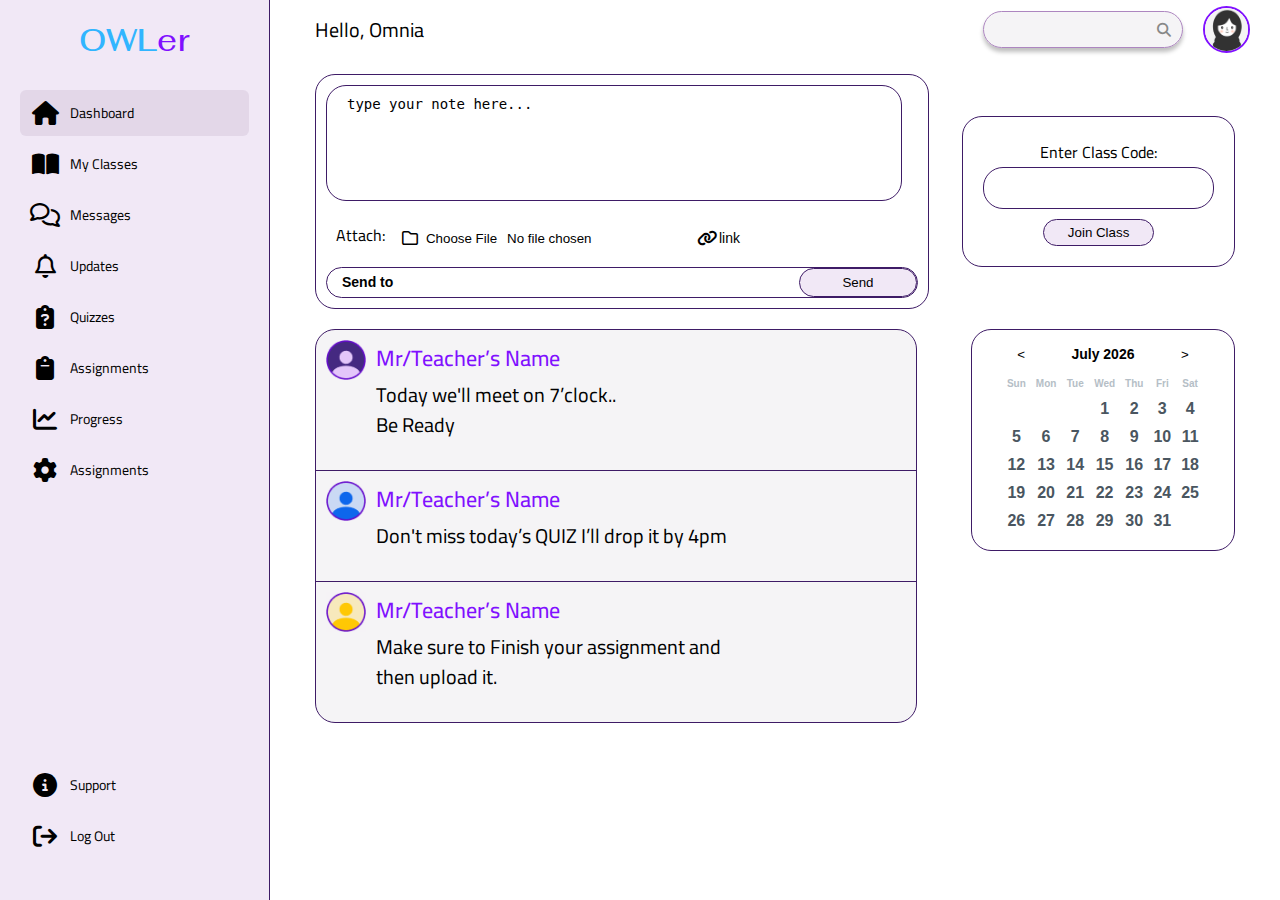
==== Front/Shorouk/index.html @ 68e0cb92 "mesh 3aref walahi" ====
<!DOCTYPE html>
<html lang="en">

<head>
    <meta charset="UTF-8">
    <meta name="viewport" content="width=device-width, initial-scale=1.0">
    <link rel="stylesheet" href="css/framework.css">
    <link rel="stylesheet" href="css/master.css">
    <link rel="stylesheet" href="css/all.min.css">
    <!-- fontawesome -->
    <link rel="stylesheet" href="css/all.min.css">
    <!-- google font -->
    <link rel="preconnect" href="https://fonts.googleapis.com">
    <link rel="preconnect" href="https://fonts.gstatic.com" crossorigin>
    <link
        href="https://fonts.googleapis.com/css2?family=Fahkwang:ital,wght@0,200;0,300;0,400;0,500;0,600;0,700;1,200;1,300;1,400;1,500;1,600;1,700&display=swap"
        rel="stylesheet">
    <!-- cairo font -->
    <link rel="preconnect" href="https://fonts.googleapis.com">
    <link rel="preconnect" href="https://fonts.gstatic.com" crossorigin>
    <link href="https://fonts.googleapis.com/css2?family=Cairo:wght@200..1000&display=swap" rel="stylesheet">
    <title>owler</title>
</head>

<body class=" cairo-font ">
    <div class=" homePage d-flex ">
        <div class="sideBar p-20 p-relative d-flex sp-between flex-col">
            <div class="top">
                <h3 class="fahkwang-regular p-relative txt-c mt-o">OWL<span>er</span></h3>
                <ul>
                    <li>
                        <a href="index.html" class="active d-flex align-center fs-24  c-black rad-6 p-10">
                            <i class="fa-solid fa-house fa-fw"></i>
                            <span class="hide-moblie">Dashboard</span>
                        </a>
                    </li>
                    <li>
                        <a href="index.html" class=" d-flex align-center fs-24  c-black rad-6 p-10">
                            <i class="fa-solid fa-book-open fa-fw"></i>
                            <span class="hide-moblie">My Classes</span>
                        </a>
                    </li>
                    <li> <a href="index.html" class=" d-flex align-center fs-24   c-black rad-6 p-10 ">
                            <i class="fa-regular fa-comments fa-fw"></i>
                            <span class="hide-moblie">Messages</span>
                        </a>
                    </li>
                    <li>
                        <a href="index.html" class=" d-flex align-center fs-24   c-black rad-6 p-10 ">
                            <i class="fa-regular fa-bell fa-fw"></i>
                            <span class="hide-moblie">Updates</span>
                        </a>
                    </li>
                    <li><a href="index.html" class=" d-flex align-center fs-24   c-black rad-6 p-10">
                            <i class="fa-solid fa-clipboard-question fa-fw"></i>
                            <span class="hide-moblie">Quizzes</span>
                        </a>
                    </li>
                    <li><a href="index.html" class=" d-flex align-center fs-24   c-black rad-6 p-10">
                            <i class="fa-solid fa-clipboard  fa-fw"></i>
                            <span class="hide-moblie">Assignments</span>
                        </a>
                    </li>
                    <li><a href="index.html" class=" d-flex align-center fs-24  c-black rad-6 p-10">
                            <i class="fa-solid fa-chart-line fa-fw"></i>
                            <span class="hide-moblie">Progress</span>
                        </a>
                    </li>
                    <li><a href="index.html" class=" d-flex align-center fs-24   c-black rad-6 p-10">
                            <i class="fa-solid fa-gear fa-fw"></i>
                            <span class="hide-moblie">Assignments</span>
                        </a>
                    </li>
                </ul>
            </div>
            <div class="bottom d-flex  flex-col">
                <ul>
                    <li>
                        <a href="index.html" class=" d-flex  align-center fs-24  c-black rad-6 p-10">
                            <i class="fa-solid fa-circle-info fa-fw"></i>
                            <span class="hide-moblie">Support</span>
                        </a>
                    </li>
                    <li>
                        <a href="index.html" class=" d-flex  align-center fs-24  c-black rad-6 p-10">
                            <i class="fa-solid fa-arrow-right-from-bracket fa-fw"></i>
                            <span class="hide-moblie">Log Out</span>
                        </a>
                    </li>
                </ul>
            </div>
        </div>
        <div class="content w-full">
            <!-- start head -->
            <div class=" head bg-white  between-flex">
                <p class="hello">Hello, Omnia </p>
                <div class="nav d-flex align-center">
                    <div class="search p-relative ">
                        <i class="fa-solid fa-magnifying-glass fa-fw search-icon "></i>
                        <input type="search" class="search-input p-10 rad-20">
                    </div>
                    <img src="images/image 1.png" alt="" srcset="">
                </div>
            </div>
            <!-- ennd head   -->
            <!-- start  content page-->
            <div class="container p-15 ">
                <div class="forms bg-white   between-flex column-mob p-relative ">
                    <div class="form1 column-mob rad-20 main-border p-10 ">
                        <textarea placeholder="type your note here..." class=" rad-20 main-border p-10"></textarea>
                        <div class="Attach d-flex p-10 column-mob">
                            <span>Attach:</span>
                            <div class=" d-flex p-10 ">
                                <i class="fa-regular fa-folder fa-fw "></i>
                                <input type="file" placeholder="file">
                            </div>
                            <div class=" d-flex p-10 ">
                                <i class="fa-solid fa-link fa-fw"></i>
                                <input type="url" placeholder="link">
                            </div>
                        </div>
                        <div class=" send d-flex p-relative rad-20 main-border">
                            <input type="text" placeholder="Send to ">
                            <button type="submit" class="rad-20 main-border">Send </button>
                        </div>
                    </div>
                    <div class="code rad-20  main-border  d-flex flex-col p-20 txt-c">
                        <label for="Enter">Enter Class Code:</label>
                        <input type="text" id="Enter" class="rad-20 main-border ">
                        <button type="button" class="main-border rad-20 mt-10 p-10">Join Class</button>
                    </div>
                </div>
                <div class="courses  column-mob p-relative ">
                    <div class="courses-time main-border rad-20  ">
                        <div class="teacher p-10  d-flex ">
                            <img src="images/Avatars (2).png" alt="">
                            <div class="text">
                                <span>Mr/Teacher’s Name</span>
                                <p>Today we'll meet on 7’clock..<br> Be Ready</p>
                            </div>
                        </div>
                        <div class="teacher p-10  d-flex">
                            <img src="images/Avatars (1).png" alt="">
                            <div class="text ">
                                <span>Mr/Teacher’s Name</span>
                                <p>Don't miss today’s QUIZ I’ll drop it by 4pm </p>
                            </div>
                        </div>
                        <div class="teacher p-10  d-flex">
                            <img src="images/Avatars.png" alt="">
                            <div class="text">
                                <span>Mr/Teacher’s Name</span>
                                <p>Make sure to Finish your assignment and <br> then upload it.</p>
                            </div>
                        </div>
                    </div>
                    <div class="datepicker main-border rad-20 " id="datepicker">
                        <div class="datepicker-header">
                            <button id="prevMonthBtn">&lt;</button>
                            <span class="month-year" id="currentMonthYear"></span>
                            <button id="nextMonthBtn">&gt;</button>
                        </div>
                        <table class="calendar" id="calendar">
                            <thead>
                                <tr>
                                    <th>Sun</th>
                                    <th>Mon</th>
                                    <th>Tue</th>
                                    <th>Wed</th>
                                    <th>Thu</th>
                                    <th>Fri</th>
                                    <th>Sat</th>
                                </tr>
                            </thead>
                            <tbody id="calendar-body"></tbody>
                        </table>
                    </div>
                </div>
            </div>
            <!-- end content page-->
        </div>
    </div>



    <script>
        // Get elements
        const currentMonthYearElement = document.getElementById('currentMonthYear');
        const calendarBody = document.getElementById('calendar-body');
        const prevMonthBtn = document.getElementById('prevMonthBtn');
        const nextMonthBtn = document.getElementById('nextMonthBtn');

        // Get today's date
        let today = new Date();
        let currentMonth = today.getMonth();
        let currentYear = today.getFullYear();

        // Add event listeners to prev/next buttons
        prevMonthBtn.addEventListener('click', () => {
            currentMonth--;
            if (currentMonth < 0) {
                currentMonth = 11;
                currentYear--;
            }
            renderCalendar(currentMonth, currentYear);
        });

        nextMonthBtn.addEventListener('click', () => {
            currentMonth++;
            if (currentMonth > 11) {
                currentMonth = 0;
                currentYear++;
            }
            renderCalendar(currentMonth, currentYear);
        });

        // Render calendar
        function renderCalendar(month, year) {
            // Update current month and year
            currentMonthYearElement.textContent = `${getMonthName(month)} ${year}`;

            // Clear previous calendar
            calendarBody.innerHTML = '';

            // Get the first day of the month
            const firstDay = new Date(year, month, 1).getDay();

            // Get the number of days in the month
            const totalDays = new Date(year, month + 1, 0).getDate();

            // Create calendar cells
            let date = 1;
            for (let i = 0; i < 6; i++) {
                const row = document.createElement('tr');
                for (let j = 0; j < 7; j++) {
                    const cell = document.createElement('td');
                    if (i === 0 && j < firstDay) {
                        cell.textContent = '';
                    } else if (date > totalDays) {
                        break;
                    } else {
                        cell.textContent = date;
                        cell.addEventListener('click', function () {
                            // Remove previous selection
                            const selected = document.querySelector('.selected');
                            if (selected) {
                                selected.classList.remove('selected');
                            }
                            // Highlight the clicked date
                            cell.classList.add('selected');
                        });
                        date++;
                    }
                    row.appendChild(cell);
                }
                calendarBody.appendChild(row);
            }
        }

        // Helper function to get month name
        function getMonthName(monthIndex) {
            const months = ['January', 'February', 'March', 'April', 'May', 'June', 'July', 'August', 'September', 'October', 'November', 'December'];
            return months[monthIndex];
        }

        // Render initial calendar
        renderCalendar(currentMonth, currentYear);
    </script>

</body>

</html>
---- Front/Shorouk/css/framework.css ----
/*start fonts*/
.fahkwang-regular {
    font-family: "Fahkwang", sans-serif;
    font-weight: 400;
    font-style: normal;
}
.cairo-font{
    font-family: "Cairo", sans-serif;
    font-optical-sizing: auto;
}
/*end fonts*/
/*start box*/
.d-flex{
    display: flex;
}
.align-center{
    align-items: center;
}
.sp-between{
    justify-content: space-between;
}
.flex-col{
    flex-direction: column;
}
/*end box*/
/* start padding + margin*/
.p-10{
    padding: 10px ;
}
.p-15{
    padding: 15px ;
}    
.p-20{
    padding: 20px;
    }
.m-20{
    margin: 20px;
    }
.mt-10{
    margin-top: 10px;
    }
.mt-o{
    margin-top: 0;
    }
/* end padding + margin*/
/* start colos*/
    .bg-white{
    background: #fff;
}
.c-black{
    color: black;
}
/*end colos*/
/*start position*/
.p-relative{
    position: relative;
}
/*end position*/
/*start text*/
.txt-c{
    text-align: center;
}
.fs-24{
    font-size: 24px;
}

/*end text*/
/*start border*/
.rad-6{
    border-radius: 6px;
}
.rad-20{
    border-radius: 20px;
}
.main-border{
    border: 1px solid var(--thrid-color);
}
/*end border*/
 /* start width*/
.w-full{
    width: 100%;
}
/*end width*/
/*start media*/
@media (max-width:767px) {
    .hide-moblie{
        display: none;
    }
}
@media (max-width:767px) {
    .column-mob{
        flex-direction: column;
    }
}
/*end media*/
/*start components*/
.between-flex{
    display: flex;
    align-items: center;
    justify-content: space-between;
}

/*start components*/
---- Front/Shorouk/css/master.css ----
:root {
    --main-color: #F1E8F6;
    --second-color: #401E5014;
    --thrid-color: #3E1B66; /* Note: Consider correcting the misspelling of "thrid" to "third" */
    --grey-color: #888;
    --color-light:#AD86C0;
  }

*{
    box-sizing: border-box;
}
body{
  margin: 0;
}
*:focus{
    outline: none;
}
a{
    text-decoration: none;
}
ul{
    padding: 0;
    list-style: none;
}
.homePage{
    min-height: 100vh;
}
/* start sideBar */
.sideBar{
    width: 335px;
    background-color: var(--main-color);
    border-right: 1px solid var(--thrid-color);
}
.sideBar .top h3 {
    margin-bottom: 30px;
    color: #31B5FF;
    font-size: 31px;
    font-weight: 500;
}
.sideBar .top h3 span {
    color: #8010FF;
}
.sideBar ul li a{
   transition: 0.3s;
   margin-bottom: 5px;
}
.sideBar ul li a:hover ,
.sideBar ul li a.active {
background-color:var(--second-color);
}
.sideBar ul li a span{
   font-size: 14px;
   margin-left: 10px;
}
@media (max-width:767px) {
    .sideBar{
        width: 68px;
        padding: 10px ;
    }
    .sideBar .top h3 {
        margin-bottom:10px;
        font-size: 13px;
    }
    .sideBar ul li a span{
        display: none;
    }
}
/* end sideBar*/
/* start content */
/* start head */

.content {
    overflow: hidden;
    padding: 0 30px;
}
.head p {
    font-size: 20px;
    line-height: 59px;
    margin: 0;
    padding-left: 15px;
}
.head .nav .search-input {
    padding-right: 2rem;
    border: 1px solid var(--color-light);
    margin: 5px;
    width: 200px;
    transition: width 0.3s;
    background-color: #401E500D;
    box-shadow: 0px 4px 4px 0px #00000040;
}
.head .nav .search-input:focus{
    width: 240px;
    }
.head .nav .search-icon {
    position: absolute;
    right:15px;
    top: 50%;
    font-size: 14px;
    font-weight: 900;
    transform: translateY(-50%);
    color: var(--grey-color);
}
.head .nav img{
    width: 47.14px;
    height: 47.14px;
    border-radius: 50%;
    margin-left: 15px;
    border: 2px solid #8010FF;
}
@media (max-width:767px) {
    .head p {
        font-size: 19px;
        font-weight: 500;
        line-height: 1.5;
    }
    .head .nav .search-input {
        padding-right: 1rem;
        width: 140px;
        
    }
    .head .nav .search-input:focus{
        width: 160px;
    }
    .head .nav img{
        margin-left: 5px;
    }
}
/* end head*/
/*start container*/
.form1 > textarea {
width: 576px;
height: 116px;
resize: none;
}
@media (max-width:767px) {
.form1 > textarea {
width:250px;
}
}
.form1 > textarea::placeholder{
color: #000;
font-size: 14px !important;
padding: 0 10px;
}
.form1 .Attach div {
    padding-left: 14px;
}
.form1 .Attach div input[type="file"]::-webkit-file-upload-button  {
        background-color: transparent;
        border: none;
        cursor: pointer;

}
.form1 .Attach div input[type="url"]{
background-color: transparent;
        border: none;
}
.form1 .Attach div input[type="url"]::placeholder{
color: #000;
font-size: 14px !important;

}
.form1 .send input {
    border: none;
    background-color: transparent;
    width: 80%;
    padding: 7px 15px;
}
.form1 .send input::placeholder{
color: #000;
font-size: 14px !important;
font-weight: 600;
}     
.form1 .send button {
    width: 20%;
    background-color:  var(--main-color);
    }
.forms .code input {
    width: 230.83px;
    height: 41.57px;
}
.forms .code button {
    padding: 5px 24px;
    width: fit-content;
    margin-right: auto;
    margin-left: auto;
    background-color: var(--main-color);
}
/* start time courses*/
.courses {
    display: flex;
    justify-content: space-between;
    align-items: start;
    margin: 20px 0;
 }   
.courses-time {
    width: 602px;
    overflow: hidden;
}
.courses-time .teacher {
    background-color: #401E500D;
    padding-bottom: 30px;
}
.courses-time .teacher:not(:last-of-type){
    border-bottom: 1px solid var(--thrid-color) ;
}
.courses-time .teacher img{
    width: 40px;
    height: 40px;
}
.courses-time .teacher .text {
    padding-left: 10px;
    line-height: 2.5;
}
.courses-time .teacher .text span {
    color: #8010FF;
    font-size: 22px;
    line-height: 14px;
    font-weight: 500;
}
.courses-time .teacher .text p {
    margin: 0;
    font-size: 20px;
    line-height: 30px;
}
/*end time-courses*/
/* start Date Picker  */
    .datepicker {
    font-family: Arial, sans-serif;
    display: inline-block;
    padding: 15px 30px;
    
}
    .datepicker #prevMonthBtn {
    border: none;
    background: unset;
    margin: 0 36px 0 0;
}
.datepicker #nextMonthBtn {
    border: none;
    background: unset;
    margin: 0 0 0 36px;
}
    .datepicker-header {
        text-align: center;
        margin-bottom: 10px;
    }
    .month-year {
    font-size: 14px;
    font-weight: 600;
    line-height: 14px;
    text-align: center;
}
    .calendar {
        width: 100%;
        border-collapse: collapse;
    }
    .calendar th, .calendar td {
    text-align: center;
    padding: 5px;
    font-weight: 600;
    font-size: 16px;
    line-height: 18px;
    color: #4A5660;
}
    .calendar th {
    color: #B5BEC6;
    font-size: 10px;
    line-height: 12px;
}
    .calendar td:hover {
        background-color: var(--main-color);
        cursor: pointer;
    }
    .selected {
        background: #FF6E04;
        border-radius: 50%;
        color:#fff;
    }
    
/* end Date Picker  */
/*end container*/
/* endcontent */
---- Front/Shorouk/css/all.min.css ----
/*
 * Font Awesome Free 6.4.2 by @fontawesome - https://fontawesome.com
 * License - https://fontawesome.com/license/free (Icons: CC BY 4.0, Fonts: SIL OFL 1.1, Code: MIT License)
 * Copyright 2023 Fonticons, Inc.
 */
.fa{font-family:var(--fa-style-family,"Font Awesome 6 Free");font-weight:var(--fa-style,900)}.fa,.fa-brands,.fa-classic,.fa-regular,.fa-sharp,.fa-solid,.fab,.far,.fas{-moz-osx-font-smoothing:grayscale;-webkit-font-smoothing:antialiased;display:var(--fa-display,inline-block);font-style:normal;font-variant:normal;line-height:1;text-rendering:auto}.fa-classic,.fa-regular,.fa-solid,.far,.fas{font-family:"Font Awesome 6 Free"}.fa-brands,.fab{font-family:"Font Awesome 6 Brands"}.fa-1x{font-size:1em}.fa-2x{font-size:2em}.fa-3x{font-size:3em}.fa-4x{font-size:4em}.fa-5x{font-size:5em}.fa-6x{font-size:6em}.fa-7x{font-size:7em}.fa-8x{font-size:8em}.fa-9x{font-size:9em}.fa-10x{font-size:10em}.fa-2xs{font-size:.625em;line-height:.1em;vertical-align:.225em}.fa-xs{font-size:.75em;line-height:.08333em;vertical-align:.125em}.fa-sm{font-size:.875em;line-height:.07143em;vertical-align:.05357em}.fa-lg{font-size:1.25em;line-height:.05em;vertical-align:-.075em}.fa-xl{font-size:1.5em;line-height:.04167em;vertical-align:-.125em}.fa-2xl{font-size:2em;line-height:.03125em;vertical-align:-.1875em}.fa-fw{text-align:center;width:1.25em}.fa-ul{list-style-type:none;margin-left:var(--fa-li-margin,2.5em);padding-left:0}.fa-ul>li{position:relative}.fa-li{left:calc(var(--fa-li-width, 2em)*-1);position:absolute;text-align:center;width:var(--fa-li-width,2em);line-height:inherit}.fa-border{border-radius:var(--fa-border-radius,.1em);border:var(--fa-border-width,.08em) var(--fa-border-style,solid) var(--fa-border-color,#eee);padding:var(--fa-border-padding,.2em .25em .15em)}.fa-pull-left{float:left;margin-right:var(--fa-pull-margin,.3em)}.fa-pull-right{float:right;margin-left:var(--fa-pull-margin,.3em)}.fa-beat{-webkit-animation-name:fa-beat;animation-name:fa-beat;-webkit-animation-delay:var(--fa-animation-delay,0s);animation-delay:var(--fa-animation-delay,0s);-webkit-animation-direction:var(--fa-animation-direction,normal);animation-direction:var(--fa-animation-direction,normal);-webkit-animation-duration:var(--fa-animation-duration,1s);animation-duration:var(--fa-animation-duration,1s);-webkit-animation-iteration-count:var(--fa-animation-iteration-count,infinite);animation-iteration-count:var(--fa-animation-iteration-count,infinite);-webkit-animation-timing-function:var(--fa-animation-timing,ease-in-out);animation-timing-function:var(--fa-animation-timing,ease-in-out)}.fa-bounce{-webkit-animation-name:fa-bounce;animation-name:fa-bounce;-webkit-animation-delay:var(--fa-animation-delay,0s);animation-delay:var(--fa-animation-delay,0s);-webkit-animation-direction:var(--fa-animation-direction,normal);animation-direction:var(--fa-animation-direction,normal);-webkit-animation-duration:var(--fa-animation-duration,1s);animation-duration:var(--fa-animation-duration,1s);-webkit-animation-iteration-count:var(--fa-animation-iteration-count,infinite);animation-iteration-count:var(--fa-animation-iteration-count,infinite);-webkit-animation-timing-function:var(--fa-animation-timing,cubic-bezier(.28,.84,.42,1));animation-timing-function:var(--fa-animation-timing,cubic-bezier(.28,.84,.42,1))}.fa-fade{-webkit-animation-name:fa-fade;animation-name:fa-fade;-webkit-animation-iteration-count:var(--fa-animation-iteration-count,infinite);animation-iteration-count:var(--fa-animation-iteration-count,infinite);-webkit-animation-timing-function:var(--fa-animation-timing,cubic-bezier(.4,0,.6,1));animation-timing-function:var(--fa-animation-timing,cubic-bezier(.4,0,.6,1))}.fa-beat-fade,.fa-fade{-webkit-animation-delay:var(--fa-animation-delay,0s);animation-delay:var(--fa-animation-delay,0s);-webkit-animation-direction:var(--fa-animation-direction,normal);animation-direction:var(--fa-animation-direction,normal);-webkit-animation-duration:var(--fa-animation-duration,1s);animation-duration:var(--fa-animation-duration,1s)}.fa-beat-fade{-webkit-animation-name:fa-beat-fade;animation-name:fa-beat-fade;-webkit-animation-iteration-count:var(--fa-animation-iteration-count,infinite);animation-iteration-count:var(--fa-animation-iteration-count,infinite);-webkit-animation-timing-function:var(--fa-animation-timing,cubic-bezier(.4,0,.6,1));animation-timing-function:var(--fa-animation-timing,cubic-bezier(.4,0,.6,1))}.fa-flip{-webkit-animation-name:fa-flip;animation-name:fa-flip;-webkit-animation-delay:var(--fa-animation-delay,0s);animation-delay:var(--fa-animation-delay,0s);-webkit-animation-direction:var(--fa-animation-direction,normal);animation-direction:var(--fa-animation-direction,normal);-webkit-animation-duration:var(--fa-animation-duration,1s);animation-duration:var(--fa-animation-duration,1s);-webkit-animation-iteration-count:var(--fa-animation-iteration-count,infinite);animation-iteration-count:var(--fa-animation-iteration-count,infinite);-webkit-animation-timing-function:var(--fa-animation-timing,ease-in-out);animation-timing-function:var(--fa-animation-timing,ease-in-out)}.fa-shake{-webkit-animation-name:fa-shake;animation-name:fa-shake;-webkit-animation-duration:var(--fa-animation-duration,1s);animation-duration:var(--fa-animation-duration,1s);-webkit-animation-iteration-count:var(--fa-animation-iteration-count,infinite);animation-iteration-count:var(--fa-animation-iteration-count,infinite);-webkit-animation-timing-function:var(--fa-animation-timing,linear);animation-timing-function:var(--fa-animation-timing,linear)}.fa-shake,.fa-spin{-webkit-animation-delay:var(--fa-animation-delay,0s);animation-delay:var(--fa-animation-delay,0s);-webkit-animation-direction:var(--fa-animation-direction,normal);animation-direction:var(--fa-animation-direction,normal)}.fa-spin{-webkit-animation-name:fa-spin;animation-name:fa-spin;-webkit-animation-duration:var(--fa-animation-duration,2s);animation-duration:var(--fa-animation-duration,2s);-webkit-animation-iteration-count:var(--fa-animation-iteration-count,infinite);animation-iteration-count:var(--fa-animation-iteration-count,infinite);-webkit-animation-timing-function:var(--fa-animation-timing,linear);animation-timing-function:var(--fa-animation-timing,linear)}.fa-spin-reverse{--fa-animation-direction:reverse}.fa-pulse,.fa-spin-pulse{-webkit-animation-name:fa-spin;animation-name:fa-spin;-webkit-animation-direction:var(--fa-animation-direction,normal);animation-direction:var(--fa-animation-direction,normal);-webkit-animation-duration:var(--fa-animation-duration,1s);animation-duration:var(--fa-animation-duration,1s);-webkit-animation-iteration-count:var(--fa-animation-iteration-count,infinite);animation-iteration-count:var(--fa-animation-iteration-count,infinite);-webkit-animation-timing-function:var(--fa-animation-timing,steps(8));animation-timing-function:var(--fa-animation-timing,steps(8))}@media (prefers-reduced-motion:reduce){.fa-beat,.fa-beat-fade,.fa-bounce,.fa-fade,.fa-flip,.fa-pulse,.fa-shake,.fa-spin,.fa-spin-pulse{-webkit-animation-delay:-1ms;animation-delay:-1ms;-webkit-animation-duration:1ms;animation-duration:1ms;-webkit-animation-iteration-count:1;animation-iteration-count:1;-webkit-transition-delay:0s;transition-delay:0s;-webkit-transition-duration:0s;transition-duration:0s}}@-webkit-keyframes fa-beat{0%,90%{-webkit-transform:scale(1);transform:scale(1)}45%{-webkit-transform:scale(var(--fa-beat-scale,1.25));transform:scale(var(--fa-beat-scale,1.25))}}@keyframes fa-beat{0%,90%{-webkit-transform:scale(1);transform:scale(1)}45%{-webkit-transform:scale(var(--fa-beat-scale,1.25));transform:scale(var(--fa-beat-scale,1.25))}}@-webkit-keyframes fa-bounce{0%{-webkit-transform:scale(1) translateY(0);transform:scale(1) translateY(0)}10%{-webkit-transform:scale(var(--fa-bounce-start-scale-x,1.1),var(--fa-bounce-start-scale-y,.9)) translateY(0);transform:scale(var(--fa-bounce-start-scale-x,1.1),var(--fa-bounce-start-scale-y,.9)) translateY(0)}30%{-webkit-transform:scale(var(--fa-bounce-jump-scale-x,.9),var(--fa-bounce-jump-scale-y,1.1)) translateY(var(--fa-bounce-height,-.5em));transform:scale(var(--fa-bounce-jump-scale-x,.9),var(--fa-bounce-jump-scale-y,1.1)) translateY(var(--fa-bounce-height,-.5em))}50%{-webkit-transform:scale(var(--fa-bounce-land-scale-x,1.05),var(--fa-bounce-land-scale-y,.95)) translateY(0);transform:scale(var(--fa-bounce-land-scale-x,1.05),var(--fa-bounce-land-scale-y,.95)) translateY(0)}57%{-webkit-transform:scale(1) translateY(var(--fa-bounce-rebound,-.125em));transform:scale(1) translateY(var(--fa-bounce-rebound,-.125em))}64%{-webkit-transform:scale(1) translateY(0);transform:scale(1) translateY(0)}to{-webkit-transform:scale(1) translateY(0);transform:scale(1) translateY(0)}}@keyframes fa-bounce{0%{-webkit-transform:scale(1) translateY(0);transform:scale(1) translateY(0)}10%{-webkit-transform:scale(var(--fa-bounce-start-scale-x,1.1),var(--fa-bounce-start-scale-y,.9)) translateY(0);transform:scale(var(--fa-bounce-start-scale-x,1.1),var(--fa-bounce-start-scale-y,.9)) translateY(0)}30%{-webkit-transform:scale(var(--fa-bounce-jump-scale-x,.9),var(--fa-bounce-jump-scale-y,1.1)) translateY(var(--fa-bounce-height,-.5em));transform:scale(var(--fa-bounce-jump-scale-x,.9),var(--fa-bounce-jump-scale-y,1.1)) translateY(var(--fa-bounce-height,-.5em))}50%{-webkit-transform:scale(var(--fa-bounce-land-scale-x,1.05),var(--fa-bounce-land-scale-y,.95)) translateY(0);transform:scale(var(--fa-bounce-land-scale-x,1.05),var(--fa-bounce-land-scale-y,.95)) translateY(0)}57%{-webkit-transform:scale(1) translateY(var(--fa-bounce-rebound,-.125em));transform:scale(1) translateY(var(--fa-bounce-rebound,-.125em))}64%{-webkit-transform:scale(1) translateY(0);transform:scale(1) translateY(0)}to{-webkit-transform:scale(1) translateY(0);transform:scale(1) translateY(0)}}@-webkit-keyframes fa-fade{50%{opacity:var(--fa-fade-opacity,.4)}}@keyframes fa-fade{50%{opacity:var(--fa-fade-opacity,.4)}}@-webkit-keyframes fa-beat-fade{0%,to{opacity:var(--fa-beat-fade-opacity,.4);-webkit-transform:scale(1);transform:scale(1)}50%{opacity:1;-webkit-transform:scale(var(--fa-beat-fade-scale,1.125));transform:scale(var(--fa-beat-fade-scale,1.125))}}@keyframes fa-beat-fade{0%,to{opacity:var(--fa-beat-fade-opacity,.4);-webkit-transform:scale(1);transform:scale(1)}50%{opacity:1;-webkit-transform:scale(var(--fa-beat-fade-scale,1.125));transform:scale(var(--fa-beat-fade-scale,1.125))}}@-webkit-keyframes fa-flip{50%{-webkit-transform:rotate3d(var(--fa-flip-x,0),var(--fa-flip-y,1),var(--fa-flip-z,0),var(--fa-flip-angle,-180deg));transform:rotate3d(var(--fa-flip-x,0),var(--fa-flip-y,1),var(--fa-flip-z,0),var(--fa-flip-angle,-180deg))}}@keyframes fa-flip{50%{-webkit-transform:rotate3d(var(--fa-flip-x,0),var(--fa-flip-y,1),var(--fa-flip-z,0),var(--fa-flip-angle,-180deg));transform:rotate3d(var(--fa-flip-x,0),var(--fa-flip-y,1),var(--fa-flip-z,0),var(--fa-flip-angle,-180deg))}}@-webkit-keyframes fa-shake{0%{-webkit-transform:rotate(-15deg);transform:rotate(-15deg)}4%{-webkit-transform:rotate(15deg);transform:rotate(15deg)}8%,24%{-webkit-transform:rotate(-18deg);transform:rotate(-18deg)}12%,28%{-webkit-transform:rotate(18deg);transform:rotate(18deg)}16%{-webkit-transform:rotate(-22deg);transform:rotate(-22deg)}20%{-webkit-transform:rotate(22deg);transform:rotate(22deg)}32%{-webkit-transform:rotate(-12deg);transform:rotate(-12deg)}36%{-webkit-transform:rotate(12deg);transform:rotate(12deg)}40%,to{-webkit-transform:rotate(0deg);transform:rotate(0deg)}}@keyframes fa-shake{0%{-webkit-transform:rotate(-15deg);transform:rotate(-15deg)}4%{-webkit-transform:rotate(15deg);transform:rotate(15deg)}8%,24%{-webkit-transform:rotate(-18deg);transform:rotate(-18deg)}12%,28%{-webkit-transform:rotate(18deg);transform:rotate(18deg)}16%{-webkit-transform:rotate(-22deg);transform:rotate(-22deg)}20%{-webkit-transform:rotate(22deg);transform:rotate(22deg)}32%{-webkit-transform:rotate(-12deg);transform:rotate(-12deg)}36%{-webkit-transform:rotate(12deg);transform:rotate(12deg)}40%,to{-webkit-transform:rotate(0deg);transform:rotate(0deg)}}@-webkit-keyframes fa-spin{0%{-webkit-transform:rotate(0deg);transform:rotate(0deg)}to{-webkit-transform:rotate(1turn);transform:rotate(1turn)}}@keyframes fa-spin{0%{-webkit-transform:rotate(0deg);transform:rotate(0deg)}to{-webkit-transform:rotate(1turn);transform:rotate(1turn)}}.fa-rotate-90{-webkit-transform:rotate(90deg);transform:rotate(90deg)}.fa-rotate-180{-webkit-transform:rotate(180deg);transform:rotate(180deg)}.fa-rotate-270{-webkit-transform:rotate(270deg);transform:rotate(270deg)}.fa-flip-horizontal{-webkit-transform:scaleX(-1);transform:scaleX(-1)}.fa-flip-vertical{-webkit-transform:scaleY(-1);transform:scaleY(-1)}.fa-flip-both,.fa-flip-horizontal.fa-flip-vertical{-webkit-transform:scale(-1);transform:scale(-1)}.fa-rotate-by{-webkit-transform:rotate(var(--fa-rotate-angle,none));transform:rotate(var(--fa-rotate-angle,none))}.fa-stack{display:inline-block;height:2em;line-height:2em;position:relative;vertical-align:middle;width:2.5em}.fa-stack-1x,.fa-stack-2x{left:0;position:absolute;text-align:center;width:100%;z-index:var(--fa-stack-z-index,auto)}.fa-stack-1x{line-height:inherit}.fa-stack-2x{font-size:2em}.fa-inverse{color:var(--fa-inverse,#fff)}

.fa-0:before{content:"\30"}.fa-1:before{content:"\31"}.fa-2:before{content:"\32"}.fa-3:before{content:"\33"}.fa-4:before{content:"\34"}.fa-5:before{content:"\35"}.fa-6:before{content:"\36"}.fa-7:before{content:"\37"}.fa-8:before{content:"\38"}.fa-9:before{content:"\39"}.fa-fill-drip:before{content:"\f576"}.fa-arrows-to-circle:before{content:"\e4bd"}.fa-chevron-circle-right:before,.fa-circle-chevron-right:before{content:"\f138"}.fa-at:before{content:"\40"}.fa-trash-alt:before,.fa-trash-can:before{content:"\f2ed"}.fa-text-height:before{content:"\f034"}.fa-user-times:before,.fa-user-xmark:before{content:"\f235"}.fa-stethoscope:before{content:"\f0f1"}.fa-comment-alt:before,.fa-message:before{content:"\f27a"}.fa-info:before{content:"\f129"}.fa-compress-alt:before,.fa-down-left-and-up-right-to-center:before{content:"\f422"}.fa-explosion:before{content:"\e4e9"}.fa-file-alt:before,.fa-file-lines:before,.fa-file-text:before{content:"\f15c"}.fa-wave-square:before{content:"\f83e"}.fa-ring:before{content:"\f70b"}.fa-building-un:before{content:"\e4d9"}.fa-dice-three:before{content:"\f527"}.fa-calendar-alt:before,.fa-calendar-days:before{content:"\f073"}.fa-anchor-circle-check:before{content:"\e4aa"}.fa-building-circle-arrow-right:before{content:"\e4d1"}.fa-volleyball-ball:before,.fa-volleyball:before{content:"\f45f"}.fa-arrows-up-to-line:before{content:"\e4c2"}.fa-sort-desc:before,.fa-sort-down:before{content:"\f0dd"}.fa-circle-minus:before,.fa-minus-circle:before{content:"\f056"}.fa-door-open:before{content:"\f52b"}.fa-right-from-bracket:before,.fa-sign-out-alt:before{content:"\f2f5"}.fa-atom:before{content:"\f5d2"}.fa-soap:before{content:"\e06e"}.fa-heart-music-camera-bolt:before,.fa-icons:before{content:"\f86d"}.fa-microphone-alt-slash:before,.fa-microphone-lines-slash:before{content:"\f539"}.fa-bridge-circle-check:before{content:"\e4c9"}.fa-pump-medical:before{content:"\e06a"}.fa-fingerprint:before{content:"\f577"}.fa-hand-point-right:before{content:"\f0a4"}.fa-magnifying-glass-location:before,.fa-search-location:before{content:"\f689"}.fa-forward-step:before,.fa-step-forward:before{content:"\f051"}.fa-face-smile-beam:before,.fa-smile-beam:before{content:"\f5b8"}.fa-flag-checkered:before{content:"\f11e"}.fa-football-ball:before,.fa-football:before{content:"\f44e"}.fa-school-circle-exclamation:before{content:"\e56c"}.fa-crop:before{content:"\f125"}.fa-angle-double-down:before,.fa-angles-down:before{content:"\f103"}.fa-users-rectangle:before{content:"\e594"}.fa-people-roof:before{content:"\e537"}.fa-people-line:before{content:"\e534"}.fa-beer-mug-empty:before,.fa-beer:before{content:"\f0fc"}.fa-diagram-predecessor:before{content:"\e477"}.fa-arrow-up-long:before,.fa-long-arrow-up:before{content:"\f176"}.fa-burn:before,.fa-fire-flame-simple:before{content:"\f46a"}.fa-male:before,.fa-person:before{content:"\f183"}.fa-laptop:before{content:"\f109"}.fa-file-csv:before{content:"\f6dd"}.fa-menorah:before{content:"\f676"}.fa-truck-plane:before{content:"\e58f"}.fa-record-vinyl:before{content:"\f8d9"}.fa-face-grin-stars:before,.fa-grin-stars:before{content:"\f587"}.fa-bong:before{content:"\f55c"}.fa-pastafarianism:before,.fa-spaghetti-monster-flying:before{content:"\f67b"}.fa-arrow-down-up-across-line:before{content:"\e4af"}.fa-spoon:before,.fa-utensil-spoon:before{content:"\f2e5"}.fa-jar-wheat:before{content:"\e517"}.fa-envelopes-bulk:before,.fa-mail-bulk:before{content:"\f674"}.fa-file-circle-exclamation:before{content:"\e4eb"}.fa-circle-h:before,.fa-hospital-symbol:before{content:"\f47e"}.fa-pager:before{content:"\f815"}.fa-address-book:before,.fa-contact-book:before{content:"\f2b9"}.fa-strikethrough:before{content:"\f0cc"}.fa-k:before{content:"\4b"}.fa-landmark-flag:before{content:"\e51c"}.fa-pencil-alt:before,.fa-pencil:before{content:"\f303"}.fa-backward:before{content:"\f04a"}.fa-caret-right:before{content:"\f0da"}.fa-comments:before{content:"\f086"}.fa-file-clipboard:before,.fa-paste:before{content:"\f0ea"}.fa-code-pull-request:before{content:"\e13c"}.fa-clipboard-list:before{content:"\f46d"}.fa-truck-loading:before,.fa-truck-ramp-box:before{content:"\f4de"}.fa-user-check:before{content:"\f4fc"}.fa-vial-virus:before{content:"\e597"}.fa-sheet-plastic:before{content:"\e571"}.fa-blog:before{content:"\f781"}.fa-user-ninja:before{content:"\f504"}.fa-person-arrow-up-from-line:before{content:"\e539"}.fa-scroll-torah:before,.fa-torah:before{content:"\f6a0"}.fa-broom-ball:before,.fa-quidditch-broom-ball:before,.fa-quidditch:before{content:"\f458"}.fa-toggle-off:before{content:"\f204"}.fa-archive:before,.fa-box-archive:before{content:"\f187"}.fa-person-drowning:before{content:"\e545"}.fa-arrow-down-9-1:before,.fa-sort-numeric-desc:before,.fa-sort-numeric-down-alt:before{content:"\f886"}.fa-face-grin-tongue-squint:before,.fa-grin-tongue-squint:before{content:"\f58a"}.fa-spray-can:before{content:"\f5bd"}.fa-truck-monster:before{content:"\f63b"}.fa-w:before{content:"\57"}.fa-earth-africa:before,.fa-globe-africa:before{content:"\f57c"}.fa-rainbow:before{content:"\f75b"}.fa-circle-notch:before{content:"\f1ce"}.fa-tablet-alt:before,.fa-tablet-screen-button:before{content:"\f3fa"}.fa-paw:before{content:"\f1b0"}.fa-cloud:before{content:"\f0c2"}.fa-trowel-bricks:before{content:"\e58a"}.fa-face-flushed:before,.fa-flushed:before{content:"\f579"}.fa-hospital-user:before{content:"\f80d"}.fa-tent-arrow-left-right:before{content:"\e57f"}.fa-gavel:before,.fa-legal:before{content:"\f0e3"}.fa-binoculars:before{content:"\f1e5"}.fa-microphone-slash:before{content:"\f131"}.fa-box-tissue:before{content:"\e05b"}.fa-motorcycle:before{content:"\f21c"}.fa-bell-concierge:before,.fa-concierge-bell:before{content:"\f562"}.fa-pen-ruler:before,.fa-pencil-ruler:before{content:"\f5ae"}.fa-people-arrows-left-right:before,.fa-people-arrows:before{content:"\e068"}.fa-mars-and-venus-burst:before{content:"\e523"}.fa-caret-square-right:before,.fa-square-caret-right:before{content:"\f152"}.fa-cut:before,.fa-scissors:before{content:"\f0c4"}.fa-sun-plant-wilt:before{content:"\e57a"}.fa-toilets-portable:before{content:"\e584"}.fa-hockey-puck:before{content:"\f453"}.fa-table:before{content:"\f0ce"}.fa-magnifying-glass-arrow-right:before{content:"\e521"}.fa-digital-tachograph:before,.fa-tachograph-digital:before{content:"\f566"}.fa-users-slash:before{content:"\e073"}.fa-clover:before{content:"\e139"}.fa-mail-reply:before,.fa-reply:before{content:"\f3e5"}.fa-star-and-crescent:before{content:"\f699"}.fa-house-fire:before{content:"\e50c"}.fa-minus-square:before,.fa-square-minus:before{content:"\f146"}.fa-helicopter:before{content:"\f533"}.fa-compass:before{content:"\f14e"}.fa-caret-square-down:before,.fa-square-caret-down:before{content:"\f150"}.fa-file-circle-question:before{content:"\e4ef"}.fa-laptop-code:before{content:"\f5fc"}.fa-swatchbook:before{content:"\f5c3"}.fa-prescription-bottle:before{content:"\f485"}.fa-bars:before,.fa-navicon:before{content:"\f0c9"}.fa-people-group:before{content:"\e533"}.fa-hourglass-3:before,.fa-hourglass-end:before{content:"\f253"}.fa-heart-broken:before,.fa-heart-crack:before{content:"\f7a9"}.fa-external-link-square-alt:before,.fa-square-up-right:before{content:"\f360"}.fa-face-kiss-beam:before,.fa-kiss-beam:before{content:"\f597"}.fa-film:before{content:"\f008"}.fa-ruler-horizontal:before{content:"\f547"}.fa-people-robbery:before{content:"\e536"}.fa-lightbulb:before{content:"\f0eb"}.fa-caret-left:before{content:"\f0d9"}.fa-circle-exclamation:before,.fa-exclamation-circle:before{content:"\f06a"}.fa-school-circle-xmark:before{content:"\e56d"}.fa-arrow-right-from-bracket:before,.fa-sign-out:before{content:"\f08b"}.fa-chevron-circle-down:before,.fa-circle-chevron-down:before{content:"\f13a"}.fa-unlock-alt:before,.fa-unlock-keyhole:before{content:"\f13e"}.fa-cloud-showers-heavy:before{content:"\f740"}.fa-headphones-alt:before,.fa-headphones-simple:before{content:"\f58f"}.fa-sitemap:before{content:"\f0e8"}.fa-circle-dollar-to-slot:before,.fa-donate:before{content:"\f4b9"}.fa-memory:before{content:"\f538"}.fa-road-spikes:before{content:"\e568"}.fa-fire-burner:before{content:"\e4f1"}.fa-flag:before{content:"\f024"}.fa-hanukiah:before{content:"\f6e6"}.fa-feather:before{content:"\f52d"}.fa-volume-down:before,.fa-volume-low:before{content:"\f027"}.fa-comment-slash:before{content:"\f4b3"}.fa-cloud-sun-rain:before{content:"\f743"}.fa-compress:before{content:"\f066"}.fa-wheat-alt:before,.fa-wheat-awn:before{content:"\e2cd"}.fa-ankh:before{content:"\f644"}.fa-hands-holding-child:before{content:"\e4fa"}.fa-asterisk:before{content:"\2a"}.fa-check-square:before,.fa-square-check:before{content:"\f14a"}.fa-peseta-sign:before{content:"\e221"}.fa-header:before,.fa-heading:before{content:"\f1dc"}.fa-ghost:before{content:"\f6e2"}.fa-list-squares:before,.fa-list:before{content:"\f03a"}.fa-phone-square-alt:before,.fa-square-phone-flip:before{content:"\f87b"}.fa-cart-plus:before{content:"\f217"}.fa-gamepad:before{content:"\f11b"}.fa-circle-dot:before,.fa-dot-circle:before{content:"\f192"}.fa-dizzy:before,.fa-face-dizzy:before{content:"\f567"}.fa-egg:before{content:"\f7fb"}.fa-house-medical-circle-xmark:before{content:"\e513"}.fa-campground:before{content:"\f6bb"}.fa-folder-plus:before{content:"\f65e"}.fa-futbol-ball:before,.fa-futbol:before,.fa-soccer-ball:before{content:"\f1e3"}.fa-paint-brush:before,.fa-paintbrush:before{content:"\f1fc"}.fa-lock:before{content:"\f023"}.fa-gas-pump:before{content:"\f52f"}.fa-hot-tub-person:before,.fa-hot-tub:before{content:"\f593"}.fa-map-location:before,.fa-map-marked:before{content:"\f59f"}.fa-house-flood-water:before{content:"\e50e"}.fa-tree:before{content:"\f1bb"}.fa-bridge-lock:before{content:"\e4cc"}.fa-sack-dollar:before{content:"\f81d"}.fa-edit:before,.fa-pen-to-square:before{content:"\f044"}.fa-car-side:before{content:"\f5e4"}.fa-share-alt:before,.fa-share-nodes:before{content:"\f1e0"}.fa-heart-circle-minus:before{content:"\e4ff"}.fa-hourglass-2:before,.fa-hourglass-half:before{content:"\f252"}.fa-microscope:before{content:"\f610"}.fa-sink:before{content:"\e06d"}.fa-bag-shopping:before,.fa-shopping-bag:before{content:"\f290"}.fa-arrow-down-z-a:before,.fa-sort-alpha-desc:before,.fa-sort-alpha-down-alt:before{content:"\f881"}.fa-mitten:before{content:"\f7b5"}.fa-person-rays:before{content:"\e54d"}.fa-users:before{content:"\f0c0"}.fa-eye-slash:before{content:"\f070"}.fa-flask-vial:before{content:"\e4f3"}.fa-hand-paper:before,.fa-hand:before{content:"\f256"}.fa-om:before{content:"\f679"}.fa-worm:before{content:"\e599"}.fa-house-circle-xmark:before{content:"\e50b"}.fa-plug:before{content:"\f1e6"}.fa-chevron-up:before{content:"\f077"}.fa-hand-spock:before{content:"\f259"}.fa-stopwatch:before{content:"\f2f2"}.fa-face-kiss:before,.fa-kiss:before{content:"\f596"}.fa-bridge-circle-xmark:before{content:"\e4cb"}.fa-face-grin-tongue:before,.fa-grin-tongue:before{content:"\f589"}.fa-chess-bishop:before{content:"\f43a"}.fa-face-grin-wink:before,.fa-grin-wink:before{content:"\f58c"}.fa-deaf:before,.fa-deafness:before,.fa-ear-deaf:before,.fa-hard-of-hearing:before{content:"\f2a4"}.fa-road-circle-check:before{content:"\e564"}.fa-dice-five:before{content:"\f523"}.fa-rss-square:before,.fa-square-rss:before{content:"\f143"}.fa-land-mine-on:before{content:"\e51b"}.fa-i-cursor:before{content:"\f246"}.fa-stamp:before{content:"\f5bf"}.fa-stairs:before{content:"\e289"}.fa-i:before{content:"\49"}.fa-hryvnia-sign:before,.fa-hryvnia:before{content:"\f6f2"}.fa-pills:before{content:"\f484"}.fa-face-grin-wide:before,.fa-grin-alt:before{content:"\f581"}.fa-tooth:before{content:"\f5c9"}.fa-v:before{content:"\56"}.fa-bangladeshi-taka-sign:before{content:"\e2e6"}.fa-bicycle:before{content:"\f206"}.fa-rod-asclepius:before,.fa-rod-snake:before,.fa-staff-aesculapius:before,.fa-staff-snake:before{content:"\e579"}.fa-head-side-cough-slash:before{content:"\e062"}.fa-ambulance:before,.fa-truck-medical:before{content:"\f0f9"}.fa-wheat-awn-circle-exclamation:before{content:"\e598"}.fa-snowman:before{content:"\f7d0"}.fa-mortar-pestle:before{content:"\f5a7"}.fa-road-barrier:before{content:"\e562"}.fa-school:before{content:"\f549"}.fa-igloo:before{content:"\f7ae"}.fa-joint:before{content:"\f595"}.fa-angle-right:before{content:"\f105"}.fa-horse:before{content:"\f6f0"}.fa-q:before{content:"\51"}.fa-g:before{content:"\47"}.fa-notes-medical:before{content:"\f481"}.fa-temperature-2:before,.fa-temperature-half:before,.fa-thermometer-2:before,.fa-thermometer-half:before{content:"\f2c9"}.fa-dong-sign:before{content:"\e169"}.fa-capsules:before{content:"\f46b"}.fa-poo-bolt:before,.fa-poo-storm:before{content:"\f75a"}.fa-face-frown-open:before,.fa-frown-open:before{content:"\f57a"}.fa-hand-point-up:before{content:"\f0a6"}.fa-money-bill:before{content:"\f0d6"}.fa-bookmark:before{content:"\f02e"}.fa-align-justify:before{content:"\f039"}.fa-umbrella-beach:before{content:"\f5ca"}.fa-helmet-un:before{content:"\e503"}.fa-bullseye:before{content:"\f140"}.fa-bacon:before{content:"\f7e5"}.fa-hand-point-down:before{content:"\f0a7"}.fa-arrow-up-from-bracket:before{content:"\e09a"}.fa-folder-blank:before,.fa-folder:before{content:"\f07b"}.fa-file-medical-alt:before,.fa-file-waveform:before{content:"\f478"}.fa-radiation:before{content:"\f7b9"}.fa-chart-simple:before{content:"\e473"}.fa-mars-stroke:before{content:"\f229"}.fa-vial:before{content:"\f492"}.fa-dashboard:before,.fa-gauge-med:before,.fa-gauge:before,.fa-tachometer-alt-average:before{content:"\f624"}.fa-magic-wand-sparkles:before,.fa-wand-magic-sparkles:before{content:"\e2ca"}.fa-e:before{content:"\45"}.fa-pen-alt:before,.fa-pen-clip:before{content:"\f305"}.fa-bridge-circle-exclamation:before{content:"\e4ca"}.fa-user:before{content:"\f007"}.fa-school-circle-check:before{content:"\e56b"}.fa-dumpster:before{content:"\f793"}.fa-shuttle-van:before,.fa-van-shuttle:before{content:"\f5b6"}.fa-building-user:before{content:"\e4da"}.fa-caret-square-left:before,.fa-square-caret-left:before{content:"\f191"}.fa-highlighter:before{content:"\f591"}.fa-key:before{content:"\f084"}.fa-bullhorn:before{content:"\f0a1"}.fa-globe:before{content:"\f0ac"}.fa-synagogue:before{content:"\f69b"}.fa-person-half-dress:before{content:"\e548"}.fa-road-bridge:before{content:"\e563"}.fa-location-arrow:before{content:"\f124"}.fa-c:before{content:"\43"}.fa-tablet-button:before{content:"\f10a"}.fa-building-lock:before{content:"\e4d6"}.fa-pizza-slice:before{content:"\f818"}.fa-money-bill-wave:before{content:"\f53a"}.fa-area-chart:before,.fa-chart-area:before{content:"\f1fe"}.fa-house-flag:before{content:"\e50d"}.fa-person-circle-minus:before{content:"\e540"}.fa-ban:before,.fa-cancel:before{content:"\f05e"}.fa-camera-rotate:before{content:"\e0d8"}.fa-air-freshener:before,.fa-spray-can-sparkles:before{content:"\f5d0"}.fa-star:before{content:"\f005"}.fa-repeat:before{content:"\f363"}.fa-cross:before{content:"\f654"}.fa-box:before{content:"\f466"}.fa-venus-mars:before{content:"\f228"}.fa-arrow-pointer:before,.fa-mouse-pointer:before{content:"\f245"}.fa-expand-arrows-alt:before,.fa-maximize:before{content:"\f31e"}.fa-charging-station:before{content:"\f5e7"}.fa-shapes:before,.fa-triangle-circle-square:before{content:"\f61f"}.fa-random:before,.fa-shuffle:before{content:"\f074"}.fa-person-running:before,.fa-running:before{content:"\f70c"}.fa-mobile-retro:before{content:"\e527"}.fa-grip-lines-vertical:before{content:"\f7a5"}.fa-spider:before{content:"\f717"}.fa-hands-bound:before{content:"\e4f9"}.fa-file-invoice-dollar:before{content:"\f571"}.fa-plane-circle-exclamation:before{content:"\e556"}.fa-x-ray:before{content:"\f497"}.fa-spell-check:before{content:"\f891"}.fa-slash:before{content:"\f715"}.fa-computer-mouse:before,.fa-mouse:before{content:"\f8cc"}.fa-arrow-right-to-bracket:before,.fa-sign-in:before{content:"\f090"}.fa-shop-slash:before,.fa-store-alt-slash:before{content:"\e070"}.fa-server:before{content:"\f233"}.fa-virus-covid-slash:before{content:"\e4a9"}.fa-shop-lock:before{content:"\e4a5"}.fa-hourglass-1:before,.fa-hourglass-start:before{content:"\f251"}.fa-blender-phone:before{content:"\f6b6"}.fa-building-wheat:before{content:"\e4db"}.fa-person-breastfeeding:before{content:"\e53a"}.fa-right-to-bracket:before,.fa-sign-in-alt:before{content:"\f2f6"}.fa-venus:before{content:"\f221"}.fa-passport:before{content:"\f5ab"}.fa-heart-pulse:before,.fa-heartbeat:before{content:"\f21e"}.fa-people-carry-box:before,.fa-people-carry:before{content:"\f4ce"}.fa-temperature-high:before{content:"\f769"}.fa-microchip:before{content:"\f2db"}.fa-crown:before{content:"\f521"}.fa-weight-hanging:before{content:"\f5cd"}.fa-xmarks-lines:before{content:"\e59a"}.fa-file-prescription:before{content:"\f572"}.fa-weight-scale:before,.fa-weight:before{content:"\f496"}.fa-user-friends:before,.fa-user-group:before{content:"\f500"}.fa-arrow-up-a-z:before,.fa-sort-alpha-up:before{content:"\f15e"}.fa-chess-knight:before{content:"\f441"}.fa-face-laugh-squint:before,.fa-laugh-squint:before{content:"\f59b"}.fa-wheelchair:before{content:"\f193"}.fa-arrow-circle-up:before,.fa-circle-arrow-up:before{content:"\f0aa"}.fa-toggle-on:before{content:"\f205"}.fa-person-walking:before,.fa-walking:before{content:"\f554"}.fa-l:before{content:"\4c"}.fa-fire:before{content:"\f06d"}.fa-bed-pulse:before,.fa-procedures:before{content:"\f487"}.fa-shuttle-space:before,.fa-space-shuttle:before{content:"\f197"}.fa-face-laugh:before,.fa-laugh:before{content:"\f599"}.fa-folder-open:before{content:"\f07c"}.fa-heart-circle-plus:before{content:"\e500"}.fa-code-fork:before{content:"\e13b"}.fa-city:before{content:"\f64f"}.fa-microphone-alt:before,.fa-microphone-lines:before{content:"\f3c9"}.fa-pepper-hot:before{content:"\f816"}.fa-unlock:before{content:"\f09c"}.fa-colon-sign:before{content:"\e140"}.fa-headset:before{content:"\f590"}.fa-store-slash:before{content:"\e071"}.fa-road-circle-xmark:before{content:"\e566"}.fa-user-minus:before{content:"\f503"}.fa-mars-stroke-up:before,.fa-mars-stroke-v:before{content:"\f22a"}.fa-champagne-glasses:before,.fa-glass-cheers:before{content:"\f79f"}.fa-clipboard:before{content:"\f328"}.fa-house-circle-exclamation:before{content:"\e50a"}.fa-file-arrow-up:before,.fa-file-upload:before{content:"\f574"}.fa-wifi-3:before,.fa-wifi-strong:before,.fa-wifi:before{content:"\f1eb"}.fa-bath:before,.fa-bathtub:before{content:"\f2cd"}.fa-underline:before{content:"\f0cd"}.fa-user-edit:before,.fa-user-pen:before{content:"\f4ff"}.fa-signature:before{content:"\f5b7"}.fa-stroopwafel:before{content:"\f551"}.fa-bold:before{content:"\f032"}.fa-anchor-lock:before{content:"\e4ad"}.fa-building-ngo:before{content:"\e4d7"}.fa-manat-sign:before{content:"\e1d5"}.fa-not-equal:before{content:"\f53e"}.fa-border-style:before,.fa-border-top-left:before{content:"\f853"}.fa-map-location-dot:before,.fa-map-marked-alt:before{content:"\f5a0"}.fa-jedi:before{content:"\f669"}.fa-poll:before,.fa-square-poll-vertical:before{content:"\f681"}.fa-mug-hot:before{content:"\f7b6"}.fa-battery-car:before,.fa-car-battery:before{content:"\f5df"}.fa-gift:before{content:"\f06b"}.fa-dice-two:before{content:"\f528"}.fa-chess-queen:before{content:"\f445"}.fa-glasses:before{content:"\f530"}.fa-chess-board:before{content:"\f43c"}.fa-building-circle-check:before{content:"\e4d2"}.fa-person-chalkboard:before{content:"\e53d"}.fa-mars-stroke-h:before,.fa-mars-stroke-right:before{content:"\f22b"}.fa-hand-back-fist:before,.fa-hand-rock:before{content:"\f255"}.fa-caret-square-up:before,.fa-square-caret-up:before{content:"\f151"}.fa-cloud-showers-water:before{content:"\e4e4"}.fa-bar-chart:before,.fa-chart-bar:before{content:"\f080"}.fa-hands-bubbles:before,.fa-hands-wash:before{content:"\e05e"}.fa-less-than-equal:before{content:"\f537"}.fa-train:before{content:"\f238"}.fa-eye-low-vision:before,.fa-low-vision:before{content:"\f2a8"}.fa-crow:before{content:"\f520"}.fa-sailboat:before{content:"\e445"}.fa-window-restore:before{content:"\f2d2"}.fa-plus-square:before,.fa-square-plus:before{content:"\f0fe"}.fa-torii-gate:before{content:"\f6a1"}.fa-frog:before{content:"\f52e"}.fa-bucket:before{content:"\e4cf"}.fa-image:before{content:"\f03e"}.fa-microphone:before{content:"\f130"}.fa-cow:before{content:"\f6c8"}.fa-caret-up:before{content:"\f0d8"}.fa-screwdriver:before{content:"\f54a"}.fa-folder-closed:before{content:"\e185"}.fa-house-tsunami:before{content:"\e515"}.fa-square-nfi:before{content:"\e576"}.fa-arrow-up-from-ground-water:before{content:"\e4b5"}.fa-glass-martini-alt:before,.fa-martini-glass:before{content:"\f57b"}.fa-rotate-back:before,.fa-rotate-backward:before,.fa-rotate-left:before,.fa-undo-alt:before{content:"\f2ea"}.fa-columns:before,.fa-table-columns:before{content:"\f0db"}.fa-lemon:before{content:"\f094"}.fa-head-side-mask:before{content:"\e063"}.fa-handshake:before{content:"\f2b5"}.fa-gem:before{content:"\f3a5"}.fa-dolly-box:before,.fa-dolly:before{content:"\f472"}.fa-smoking:before{content:"\f48d"}.fa-compress-arrows-alt:before,.fa-minimize:before{content:"\f78c"}.fa-monument:before{content:"\f5a6"}.fa-snowplow:before{content:"\f7d2"}.fa-angle-double-right:before,.fa-angles-right:before{content:"\f101"}.fa-cannabis:before{content:"\f55f"}.fa-circle-play:before,.fa-play-circle:before{content:"\f144"}.fa-tablets:before{content:"\f490"}.fa-ethernet:before{content:"\f796"}.fa-eur:before,.fa-euro-sign:before,.fa-euro:before{content:"\f153"}.fa-chair:before{content:"\f6c0"}.fa-check-circle:before,.fa-circle-check:before{content:"\f058"}.fa-circle-stop:before,.fa-stop-circle:before{content:"\f28d"}.fa-compass-drafting:before,.fa-drafting-compass:before{content:"\f568"}.fa-plate-wheat:before{content:"\e55a"}.fa-icicles:before{content:"\f7ad"}.fa-person-shelter:before{content:"\e54f"}.fa-neuter:before{content:"\f22c"}.fa-id-badge:before{content:"\f2c1"}.fa-marker:before{content:"\f5a1"}.fa-face-laugh-beam:before,.fa-laugh-beam:before{content:"\f59a"}.fa-helicopter-symbol:before{content:"\e502"}.fa-universal-access:before{content:"\f29a"}.fa-chevron-circle-up:before,.fa-circle-chevron-up:before{content:"\f139"}.fa-lari-sign:before{content:"\e1c8"}.fa-volcano:before{content:"\f770"}.fa-person-walking-dashed-line-arrow-right:before{content:"\e553"}.fa-gbp:before,.fa-pound-sign:before,.fa-sterling-sign:before{content:"\f154"}.fa-viruses:before{content:"\e076"}.fa-square-person-confined:before{content:"\e577"}.fa-user-tie:before{content:"\f508"}.fa-arrow-down-long:before,.fa-long-arrow-down:before{content:"\f175"}.fa-tent-arrow-down-to-line:before{content:"\e57e"}.fa-certificate:before{content:"\f0a3"}.fa-mail-reply-all:before,.fa-reply-all:before{content:"\f122"}.fa-suitcase:before{content:"\f0f2"}.fa-person-skating:before,.fa-skating:before{content:"\f7c5"}.fa-filter-circle-dollar:before,.fa-funnel-dollar:before{content:"\f662"}.fa-camera-retro:before{content:"\f083"}.fa-arrow-circle-down:before,.fa-circle-arrow-down:before{content:"\f0ab"}.fa-arrow-right-to-file:before,.fa-file-import:before{content:"\f56f"}.fa-external-link-square:before,.fa-square-arrow-up-right:before{content:"\f14c"}.fa-box-open:before{content:"\f49e"}.fa-scroll:before{content:"\f70e"}.fa-spa:before{content:"\f5bb"}.fa-location-pin-lock:before{content:"\e51f"}.fa-pause:before{content:"\f04c"}.fa-hill-avalanche:before{content:"\e507"}.fa-temperature-0:before,.fa-temperature-empty:before,.fa-thermometer-0:before,.fa-thermometer-empty:before{content:"\f2cb"}.fa-bomb:before{content:"\f1e2"}.fa-registered:before{content:"\f25d"}.fa-address-card:before,.fa-contact-card:before,.fa-vcard:before{content:"\f2bb"}.fa-balance-scale-right:before,.fa-scale-unbalanced-flip:before{content:"\f516"}.fa-subscript:before{content:"\f12c"}.fa-diamond-turn-right:before,.fa-directions:before{content:"\f5eb"}.fa-burst:before{content:"\e4dc"}.fa-house-laptop:before,.fa-laptop-house:before{content:"\e066"}.fa-face-tired:before,.fa-tired:before{content:"\f5c8"}.fa-money-bills:before{content:"\e1f3"}.fa-smog:before{content:"\f75f"}.fa-crutch:before{content:"\f7f7"}.fa-cloud-arrow-up:before,.fa-cloud-upload-alt:before,.fa-cloud-upload:before{content:"\f0ee"}.fa-palette:before{content:"\f53f"}.fa-arrows-turn-right:before{content:"\e4c0"}.fa-vest:before{content:"\e085"}.fa-ferry:before{content:"\e4ea"}.fa-arrows-down-to-people:before{content:"\e4b9"}.fa-seedling:before,.fa-sprout:before{content:"\f4d8"}.fa-arrows-alt-h:before,.fa-left-right:before{content:"\f337"}.fa-boxes-packing:before{content:"\e4c7"}.fa-arrow-circle-left:before,.fa-circle-arrow-left:before{content:"\f0a8"}.fa-group-arrows-rotate:before{content:"\e4f6"}.fa-bowl-food:before{content:"\e4c6"}.fa-candy-cane:before{content:"\f786"}.fa-arrow-down-wide-short:before,.fa-sort-amount-asc:before,.fa-sort-amount-down:before{content:"\f160"}.fa-cloud-bolt:before,.fa-thunderstorm:before{content:"\f76c"}.fa-remove-format:before,.fa-text-slash:before{content:"\f87d"}.fa-face-smile-wink:before,.fa-smile-wink:before{content:"\f4da"}.fa-file-word:before{content:"\f1c2"}.fa-file-powerpoint:before{content:"\f1c4"}.fa-arrows-h:before,.fa-arrows-left-right:before{content:"\f07e"}.fa-house-lock:before{content:"\e510"}.fa-cloud-arrow-down:before,.fa-cloud-download-alt:before,.fa-cloud-download:before{content:"\f0ed"}.fa-children:before{content:"\e4e1"}.fa-blackboard:before,.fa-chalkboard:before{content:"\f51b"}.fa-user-alt-slash:before,.fa-user-large-slash:before{content:"\f4fa"}.fa-envelope-open:before{content:"\f2b6"}.fa-handshake-alt-slash:before,.fa-handshake-simple-slash:before{content:"\e05f"}.fa-mattress-pillow:before{content:"\e525"}.fa-guarani-sign:before{content:"\e19a"}.fa-arrows-rotate:before,.fa-refresh:before,.fa-sync:before{content:"\f021"}.fa-fire-extinguisher:before{content:"\f134"}.fa-cruzeiro-sign:before{content:"\e152"}.fa-greater-than-equal:before{content:"\f532"}.fa-shield-alt:before,.fa-shield-halved:before{content:"\f3ed"}.fa-atlas:before,.fa-book-atlas:before{content:"\f558"}.fa-virus:before{content:"\e074"}.fa-envelope-circle-check:before{content:"\e4e8"}.fa-layer-group:before{content:"\f5fd"}.fa-arrows-to-dot:before{content:"\e4be"}.fa-archway:before{content:"\f557"}.fa-heart-circle-check:before{content:"\e4fd"}.fa-house-chimney-crack:before,.fa-house-damage:before{content:"\f6f1"}.fa-file-archive:before,.fa-file-zipper:before{content:"\f1c6"}.fa-square:before{content:"\f0c8"}.fa-glass-martini:before,.fa-martini-glass-empty:before{content:"\f000"}.fa-couch:before{content:"\f4b8"}.fa-cedi-sign:before{content:"\e0df"}.fa-italic:before{content:"\f033"}.fa-church:before{content:"\f51d"}.fa-comments-dollar:before{content:"\f653"}.fa-democrat:before{content:"\f747"}.fa-z:before{content:"\5a"}.fa-person-skiing:before,.fa-skiing:before{content:"\f7c9"}.fa-road-lock:before{content:"\e567"}.fa-a:before{content:"\41"}.fa-temperature-arrow-down:before,.fa-temperature-down:before{content:"\e03f"}.fa-feather-alt:before,.fa-feather-pointed:before{content:"\f56b"}.fa-p:before{content:"\50"}.fa-snowflake:before{content:"\f2dc"}.fa-newspaper:before{content:"\f1ea"}.fa-ad:before,.fa-rectangle-ad:before{content:"\f641"}.fa-arrow-circle-right:before,.fa-circle-arrow-right:before{content:"\f0a9"}.fa-filter-circle-xmark:before{content:"\e17b"}.fa-locust:before{content:"\e520"}.fa-sort:before,.fa-unsorted:before{content:"\f0dc"}.fa-list-1-2:before,.fa-list-numeric:before,.fa-list-ol:before{content:"\f0cb"}.fa-person-dress-burst:before{content:"\e544"}.fa-money-check-alt:before,.fa-money-check-dollar:before{content:"\f53d"}.fa-vector-square:before{content:"\f5cb"}.fa-bread-slice:before{content:"\f7ec"}.fa-language:before{content:"\f1ab"}.fa-face-kiss-wink-heart:before,.fa-kiss-wink-heart:before{content:"\f598"}.fa-filter:before{content:"\f0b0"}.fa-question:before{content:"\3f"}.fa-file-signature:before{content:"\f573"}.fa-arrows-alt:before,.fa-up-down-left-right:before{content:"\f0b2"}.fa-house-chimney-user:before{content:"\e065"}.fa-hand-holding-heart:before{content:"\f4be"}.fa-puzzle-piece:before{content:"\f12e"}.fa-money-check:before{content:"\f53c"}.fa-star-half-alt:before,.fa-star-half-stroke:before{content:"\f5c0"}.fa-code:before{content:"\f121"}.fa-glass-whiskey:before,.fa-whiskey-glass:before{content:"\f7a0"}.fa-building-circle-exclamation:before{content:"\e4d3"}.fa-magnifying-glass-chart:before{content:"\e522"}.fa-arrow-up-right-from-square:before,.fa-external-link:before{content:"\f08e"}.fa-cubes-stacked:before{content:"\e4e6"}.fa-krw:before,.fa-won-sign:before,.fa-won:before{content:"\f159"}.fa-virus-covid:before{content:"\e4a8"}.fa-austral-sign:before{content:"\e0a9"}.fa-f:before{content:"\46"}.fa-leaf:before{content:"\f06c"}.fa-road:before{content:"\f018"}.fa-cab:before,.fa-taxi:before{content:"\f1ba"}.fa-person-circle-plus:before{content:"\e541"}.fa-chart-pie:before,.fa-pie-chart:before{content:"\f200"}.fa-bolt-lightning:before{content:"\e0b7"}.fa-sack-xmark:before{content:"\e56a"}.fa-file-excel:before{content:"\f1c3"}.fa-file-contract:before{content:"\f56c"}.fa-fish-fins:before{content:"\e4f2"}.fa-building-flag:before{content:"\e4d5"}.fa-face-grin-beam:before,.fa-grin-beam:before{content:"\f582"}.fa-object-ungroup:before{content:"\f248"}.fa-poop:before{content:"\f619"}.fa-location-pin:before,.fa-map-marker:before{content:"\f041"}.fa-kaaba:before{content:"\f66b"}.fa-toilet-paper:before{content:"\f71e"}.fa-hard-hat:before,.fa-hat-hard:before,.fa-helmet-safety:before{content:"\f807"}.fa-eject:before{content:"\f052"}.fa-arrow-alt-circle-right:before,.fa-circle-right:before{content:"\f35a"}.fa-plane-circle-check:before{content:"\e555"}.fa-face-rolling-eyes:before,.fa-meh-rolling-eyes:before{content:"\f5a5"}.fa-object-group:before{content:"\f247"}.fa-chart-line:before,.fa-line-chart:before{content:"\f201"}.fa-mask-ventilator:before{content:"\e524"}.fa-arrow-right:before{content:"\f061"}.fa-map-signs:before,.fa-signs-post:before{content:"\f277"}.fa-cash-register:before{content:"\f788"}.fa-person-circle-question:before{content:"\e542"}.fa-h:before{content:"\48"}.fa-tarp:before{content:"\e57b"}.fa-screwdriver-wrench:before,.fa-tools:before{content:"\f7d9"}.fa-arrows-to-eye:before{content:"\e4bf"}.fa-plug-circle-bolt:before{content:"\e55b"}.fa-heart:before{content:"\f004"}.fa-mars-and-venus:before{content:"\f224"}.fa-home-user:before,.fa-house-user:before{content:"\e1b0"}.fa-dumpster-fire:before{content:"\f794"}.fa-house-crack:before{content:"\e3b1"}.fa-cocktail:before,.fa-martini-glass-citrus:before{content:"\f561"}.fa-face-surprise:before,.fa-surprise:before{content:"\f5c2"}.fa-bottle-water:before{content:"\e4c5"}.fa-circle-pause:before,.fa-pause-circle:before{content:"\f28b"}.fa-toilet-paper-slash:before{content:"\e072"}.fa-apple-alt:before,.fa-apple-whole:before{content:"\f5d1"}.fa-kitchen-set:before{content:"\e51a"}.fa-r:before{content:"\52"}.fa-temperature-1:before,.fa-temperature-quarter:before,.fa-thermometer-1:before,.fa-thermometer-quarter:before{content:"\f2ca"}.fa-cube:before{content:"\f1b2"}.fa-bitcoin-sign:before{content:"\e0b4"}.fa-shield-dog:before{content:"\e573"}.fa-solar-panel:before{content:"\f5ba"}.fa-lock-open:before{content:"\f3c1"}.fa-elevator:before{content:"\e16d"}.fa-money-bill-transfer:before{content:"\e528"}.fa-money-bill-trend-up:before{content:"\e529"}.fa-house-flood-water-circle-arrow-right:before{content:"\e50f"}.fa-poll-h:before,.fa-square-poll-horizontal:before{content:"\f682"}.fa-circle:before{content:"\f111"}.fa-backward-fast:before,.fa-fast-backward:before{content:"\f049"}.fa-recycle:before{content:"\f1b8"}.fa-user-astronaut:before{content:"\f4fb"}.fa-plane-slash:before{content:"\e069"}.fa-trademark:before{content:"\f25c"}.fa-basketball-ball:before,.fa-basketball:before{content:"\f434"}.fa-satellite-dish:before{content:"\f7c0"}.fa-arrow-alt-circle-up:before,.fa-circle-up:before{content:"\f35b"}.fa-mobile-alt:before,.fa-mobile-screen-button:before{content:"\f3cd"}.fa-volume-high:before,.fa-volume-up:before{content:"\f028"}.fa-users-rays:before{content:"\e593"}.fa-wallet:before{content:"\f555"}.fa-clipboard-check:before{content:"\f46c"}.fa-file-audio:before{content:"\f1c7"}.fa-burger:before,.fa-hamburger:before{content:"\f805"}.fa-wrench:before{content:"\f0ad"}.fa-bugs:before{content:"\e4d0"}.fa-rupee-sign:before,.fa-rupee:before{content:"\f156"}.fa-file-image:before{content:"\f1c5"}.fa-circle-question:before,.fa-question-circle:before{content:"\f059"}.fa-plane-departure:before{content:"\f5b0"}.fa-handshake-slash:before{content:"\e060"}.fa-book-bookmark:before{content:"\e0bb"}.fa-code-branch:before{content:"\f126"}.fa-hat-cowboy:before{content:"\f8c0"}.fa-bridge:before{content:"\e4c8"}.fa-phone-alt:before,.fa-phone-flip:before{content:"\f879"}.fa-truck-front:before{content:"\e2b7"}.fa-cat:before{content:"\f6be"}.fa-anchor-circle-exclamation:before{content:"\e4ab"}.fa-truck-field:before{content:"\e58d"}.fa-route:before{content:"\f4d7"}.fa-clipboard-question:before{content:"\e4e3"}.fa-panorama:before{content:"\e209"}.fa-comment-medical:before{content:"\f7f5"}.fa-teeth-open:before{content:"\f62f"}.fa-file-circle-minus:before{content:"\e4ed"}.fa-tags:before{content:"\f02c"}.fa-wine-glass:before{content:"\f4e3"}.fa-fast-forward:before,.fa-forward-fast:before{content:"\f050"}.fa-face-meh-blank:before,.fa-meh-blank:before{content:"\f5a4"}.fa-parking:before,.fa-square-parking:before{content:"\f540"}.fa-house-signal:before{content:"\e012"}.fa-bars-progress:before,.fa-tasks-alt:before{content:"\f828"}.fa-faucet-drip:before{content:"\e006"}.fa-cart-flatbed:before,.fa-dolly-flatbed:before{content:"\f474"}.fa-ban-smoking:before,.fa-smoking-ban:before{content:"\f54d"}.fa-terminal:before{content:"\f120"}.fa-mobile-button:before{content:"\f10b"}.fa-house-medical-flag:before{content:"\e514"}.fa-basket-shopping:before,.fa-shopping-basket:before{content:"\f291"}.fa-tape:before{content:"\f4db"}.fa-bus-alt:before,.fa-bus-simple:before{content:"\f55e"}.fa-eye:before{content:"\f06e"}.fa-face-sad-cry:before,.fa-sad-cry:before{content:"\f5b3"}.fa-audio-description:before{content:"\f29e"}.fa-person-military-to-person:before{content:"\e54c"}.fa-file-shield:before{content:"\e4f0"}.fa-user-slash:before{content:"\f506"}.fa-pen:before{content:"\f304"}.fa-tower-observation:before{content:"\e586"}.fa-file-code:before{content:"\f1c9"}.fa-signal-5:before,.fa-signal-perfect:before,.fa-signal:before{content:"\f012"}.fa-bus:before{content:"\f207"}.fa-heart-circle-xmark:before{content:"\e501"}.fa-home-lg:before,.fa-house-chimney:before{content:"\e3af"}.fa-window-maximize:before{content:"\f2d0"}.fa-face-frown:before,.fa-frown:before{content:"\f119"}.fa-prescription:before{content:"\f5b1"}.fa-shop:before,.fa-store-alt:before{content:"\f54f"}.fa-floppy-disk:before,.fa-save:before{content:"\f0c7"}.fa-vihara:before{content:"\f6a7"}.fa-balance-scale-left:before,.fa-scale-unbalanced:before{content:"\f515"}.fa-sort-asc:before,.fa-sort-up:before{content:"\f0de"}.fa-comment-dots:before,.fa-commenting:before{content:"\f4ad"}.fa-plant-wilt:before{content:"\e5aa"}.fa-diamond:before{content:"\f219"}.fa-face-grin-squint:before,.fa-grin-squint:before{content:"\f585"}.fa-hand-holding-dollar:before,.fa-hand-holding-usd:before{content:"\f4c0"}.fa-bacterium:before{content:"\e05a"}.fa-hand-pointer:before{content:"\f25a"}.fa-drum-steelpan:before{content:"\f56a"}.fa-hand-scissors:before{content:"\f257"}.fa-hands-praying:before,.fa-praying-hands:before{content:"\f684"}.fa-arrow-right-rotate:before,.fa-arrow-rotate-forward:before,.fa-arrow-rotate-right:before,.fa-redo:before{content:"\f01e"}.fa-biohazard:before{content:"\f780"}.fa-location-crosshairs:before,.fa-location:before{content:"\f601"}.fa-mars-double:before{content:"\f227"}.fa-child-dress:before{content:"\e59c"}.fa-users-between-lines:before{content:"\e591"}.fa-lungs-virus:before{content:"\e067"}.fa-face-grin-tears:before,.fa-grin-tears:before{content:"\f588"}.fa-phone:before{content:"\f095"}.fa-calendar-times:before,.fa-calendar-xmark:before{content:"\f273"}.fa-child-reaching:before{content:"\e59d"}.fa-head-side-virus:before{content:"\e064"}.fa-user-cog:before,.fa-user-gear:before{content:"\f4fe"}.fa-arrow-up-1-9:before,.fa-sort-numeric-up:before{content:"\f163"}.fa-door-closed:before{content:"\f52a"}.fa-shield-virus:before{content:"\e06c"}.fa-dice-six:before{content:"\f526"}.fa-mosquito-net:before{content:"\e52c"}.fa-bridge-water:before{content:"\e4ce"}.fa-person-booth:before{content:"\f756"}.fa-text-width:before{content:"\f035"}.fa-hat-wizard:before{content:"\f6e8"}.fa-pen-fancy:before{content:"\f5ac"}.fa-digging:before,.fa-person-digging:before{content:"\f85e"}.fa-trash:before{content:"\f1f8"}.fa-gauge-simple-med:before,.fa-gauge-simple:before,.fa-tachometer-average:before{content:"\f629"}.fa-book-medical:before{content:"\f7e6"}.fa-poo:before{content:"\f2fe"}.fa-quote-right-alt:before,.fa-quote-right:before{content:"\f10e"}.fa-shirt:before,.fa-t-shirt:before,.fa-tshirt:before{content:"\f553"}.fa-cubes:before{content:"\f1b3"}.fa-divide:before{content:"\f529"}.fa-tenge-sign:before,.fa-tenge:before{content:"\f7d7"}.fa-headphones:before{content:"\f025"}.fa-hands-holding:before{content:"\f4c2"}.fa-hands-clapping:before{content:"\e1a8"}.fa-republican:before{content:"\f75e"}.fa-arrow-left:before{content:"\f060"}.fa-person-circle-xmark:before{content:"\e543"}.fa-ruler:before{content:"\f545"}.fa-align-left:before{content:"\f036"}.fa-dice-d6:before{content:"\f6d1"}.fa-restroom:before{content:"\f7bd"}.fa-j:before{content:"\4a"}.fa-users-viewfinder:before{content:"\e595"}.fa-file-video:before{content:"\f1c8"}.fa-external-link-alt:before,.fa-up-right-from-square:before{content:"\f35d"}.fa-table-cells:before,.fa-th:before{content:"\f00a"}.fa-file-pdf:before{content:"\f1c1"}.fa-bible:before,.fa-book-bible:before{content:"\f647"}.fa-o:before{content:"\4f"}.fa-medkit:before,.fa-suitcase-medical:before{content:"\f0fa"}.fa-user-secret:before{content:"\f21b"}.fa-otter:before{content:"\f700"}.fa-female:before,.fa-person-dress:before{content:"\f182"}.fa-comment-dollar:before{content:"\f651"}.fa-briefcase-clock:before,.fa-business-time:before{content:"\f64a"}.fa-table-cells-large:before,.fa-th-large:before{content:"\f009"}.fa-book-tanakh:before,.fa-tanakh:before{content:"\f827"}.fa-phone-volume:before,.fa-volume-control-phone:before{content:"\f2a0"}.fa-hat-cowboy-side:before{content:"\f8c1"}.fa-clipboard-user:before{content:"\f7f3"}.fa-child:before{content:"\f1ae"}.fa-lira-sign:before{content:"\f195"}.fa-satellite:before{content:"\f7bf"}.fa-plane-lock:before{content:"\e558"}.fa-tag:before{content:"\f02b"}.fa-comment:before{content:"\f075"}.fa-birthday-cake:before,.fa-cake-candles:before,.fa-cake:before{content:"\f1fd"}.fa-envelope:before{content:"\f0e0"}.fa-angle-double-up:before,.fa-angles-up:before{content:"\f102"}.fa-paperclip:before{content:"\f0c6"}.fa-arrow-right-to-city:before{content:"\e4b3"}.fa-ribbon:before{content:"\f4d6"}.fa-lungs:before{content:"\f604"}.fa-arrow-up-9-1:before,.fa-sort-numeric-up-alt:before{content:"\f887"}.fa-litecoin-sign:before{content:"\e1d3"}.fa-border-none:before{content:"\f850"}.fa-circle-nodes:before{content:"\e4e2"}.fa-parachute-box:before{content:"\f4cd"}.fa-indent:before{content:"\f03c"}.fa-truck-field-un:before{content:"\e58e"}.fa-hourglass-empty:before,.fa-hourglass:before{content:"\f254"}.fa-mountain:before{content:"\f6fc"}.fa-user-doctor:before,.fa-user-md:before{content:"\f0f0"}.fa-circle-info:before,.fa-info-circle:before{content:"\f05a"}.fa-cloud-meatball:before{content:"\f73b"}.fa-camera-alt:before,.fa-camera:before{content:"\f030"}.fa-square-virus:before{content:"\e578"}.fa-meteor:before{content:"\f753"}.fa-car-on:before{content:"\e4dd"}.fa-sleigh:before{content:"\f7cc"}.fa-arrow-down-1-9:before,.fa-sort-numeric-asc:before,.fa-sort-numeric-down:before{content:"\f162"}.fa-hand-holding-droplet:before,.fa-hand-holding-water:before{content:"\f4c1"}.fa-water:before{content:"\f773"}.fa-calendar-check:before{content:"\f274"}.fa-braille:before{content:"\f2a1"}.fa-prescription-bottle-alt:before,.fa-prescription-bottle-medical:before{content:"\f486"}.fa-landmark:before{content:"\f66f"}.fa-truck:before{content:"\f0d1"}.fa-crosshairs:before{content:"\f05b"}.fa-person-cane:before{content:"\e53c"}.fa-tent:before{content:"\e57d"}.fa-vest-patches:before{content:"\e086"}.fa-check-double:before{content:"\f560"}.fa-arrow-down-a-z:before,.fa-sort-alpha-asc:before,.fa-sort-alpha-down:before{content:"\f15d"}.fa-money-bill-wheat:before{content:"\e52a"}.fa-cookie:before{content:"\f563"}.fa-arrow-left-rotate:before,.fa-arrow-rotate-back:before,.fa-arrow-rotate-backward:before,.fa-arrow-rotate-left:before,.fa-undo:before{content:"\f0e2"}.fa-hard-drive:before,.fa-hdd:before{content:"\f0a0"}.fa-face-grin-squint-tears:before,.fa-grin-squint-tears:before{content:"\f586"}.fa-dumbbell:before{content:"\f44b"}.fa-list-alt:before,.fa-rectangle-list:before{content:"\f022"}.fa-tarp-droplet:before{content:"\e57c"}.fa-house-medical-circle-check:before{content:"\e511"}.fa-person-skiing-nordic:before,.fa-skiing-nordic:before{content:"\f7ca"}.fa-calendar-plus:before{content:"\f271"}.fa-plane-arrival:before{content:"\f5af"}.fa-arrow-alt-circle-left:before,.fa-circle-left:before{content:"\f359"}.fa-subway:before,.fa-train-subway:before{content:"\f239"}.fa-chart-gantt:before{content:"\e0e4"}.fa-indian-rupee-sign:before,.fa-indian-rupee:before,.fa-inr:before{content:"\e1bc"}.fa-crop-alt:before,.fa-crop-simple:before{content:"\f565"}.fa-money-bill-1:before,.fa-money-bill-alt:before{content:"\f3d1"}.fa-left-long:before,.fa-long-arrow-alt-left:before{content:"\f30a"}.fa-dna:before{content:"\f471"}.fa-virus-slash:before{content:"\e075"}.fa-minus:before,.fa-subtract:before{content:"\f068"}.fa-chess:before{content:"\f439"}.fa-arrow-left-long:before,.fa-long-arrow-left:before{content:"\f177"}.fa-plug-circle-check:before{content:"\e55c"}.fa-street-view:before{content:"\f21d"}.fa-franc-sign:before{content:"\e18f"}.fa-volume-off:before{content:"\f026"}.fa-american-sign-language-interpreting:before,.fa-asl-interpreting:before,.fa-hands-american-sign-language-interpreting:before,.fa-hands-asl-interpreting:before{content:"\f2a3"}.fa-cog:before,.fa-gear:before{content:"\f013"}.fa-droplet-slash:before,.fa-tint-slash:before{content:"\f5c7"}.fa-mosque:before{content:"\f678"}.fa-mosquito:before{content:"\e52b"}.fa-star-of-david:before{content:"\f69a"}.fa-person-military-rifle:before{content:"\e54b"}.fa-cart-shopping:before,.fa-shopping-cart:before{content:"\f07a"}.fa-vials:before{content:"\f493"}.fa-plug-circle-plus:before{content:"\e55f"}.fa-place-of-worship:before{content:"\f67f"}.fa-grip-vertical:before{content:"\f58e"}.fa-arrow-turn-up:before,.fa-level-up:before{content:"\f148"}.fa-u:before{content:"\55"}.fa-square-root-alt:before,.fa-square-root-variable:before{content:"\f698"}.fa-clock-four:before,.fa-clock:before{content:"\f017"}.fa-backward-step:before,.fa-step-backward:before{content:"\f048"}.fa-pallet:before{content:"\f482"}.fa-faucet:before{content:"\e005"}.fa-baseball-bat-ball:before{content:"\f432"}.fa-s:before{content:"\53"}.fa-timeline:before{content:"\e29c"}.fa-keyboard:before{content:"\f11c"}.fa-caret-down:before{content:"\f0d7"}.fa-clinic-medical:before,.fa-house-chimney-medical:before{content:"\f7f2"}.fa-temperature-3:before,.fa-temperature-three-quarters:before,.fa-thermometer-3:before,.fa-thermometer-three-quarters:before{content:"\f2c8"}.fa-mobile-android-alt:before,.fa-mobile-screen:before{content:"\f3cf"}.fa-plane-up:before{content:"\e22d"}.fa-piggy-bank:before{content:"\f4d3"}.fa-battery-3:before,.fa-battery-half:before{content:"\f242"}.fa-mountain-city:before{content:"\e52e"}.fa-coins:before{content:"\f51e"}.fa-khanda:before{content:"\f66d"}.fa-sliders-h:before,.fa-sliders:before{content:"\f1de"}.fa-folder-tree:before{content:"\f802"}.fa-network-wired:before{content:"\f6ff"}.fa-map-pin:before{content:"\f276"}.fa-hamsa:before{content:"\f665"}.fa-cent-sign:before{content:"\e3f5"}.fa-flask:before{content:"\f0c3"}.fa-person-pregnant:before{content:"\e31e"}.fa-wand-sparkles:before{content:"\f72b"}.fa-ellipsis-v:before,.fa-ellipsis-vertical:before{content:"\f142"}.fa-ticket:before{content:"\f145"}.fa-power-off:before{content:"\f011"}.fa-long-arrow-alt-right:before,.fa-right-long:before{content:"\f30b"}.fa-flag-usa:before{content:"\f74d"}.fa-laptop-file:before{content:"\e51d"}.fa-teletype:before,.fa-tty:before{content:"\f1e4"}.fa-diagram-next:before{content:"\e476"}.fa-person-rifle:before{content:"\e54e"}.fa-house-medical-circle-exclamation:before{content:"\e512"}.fa-closed-captioning:before{content:"\f20a"}.fa-hiking:before,.fa-person-hiking:before{content:"\f6ec"}.fa-venus-double:before{content:"\f226"}.fa-images:before{content:"\f302"}.fa-calculator:before{content:"\f1ec"}.fa-people-pulling:before{content:"\e535"}.fa-n:before{content:"\4e"}.fa-cable-car:before,.fa-tram:before{content:"\f7da"}.fa-cloud-rain:before{content:"\f73d"}.fa-building-circle-xmark:before{content:"\e4d4"}.fa-ship:before{content:"\f21a"}.fa-arrows-down-to-line:before{content:"\e4b8"}.fa-download:before{content:"\f019"}.fa-face-grin:before,.fa-grin:before{content:"\f580"}.fa-backspace:before,.fa-delete-left:before{content:"\f55a"}.fa-eye-dropper-empty:before,.fa-eye-dropper:before,.fa-eyedropper:before{content:"\f1fb"}.fa-file-circle-check:before{content:"\e5a0"}.fa-forward:before{content:"\f04e"}.fa-mobile-android:before,.fa-mobile-phone:before,.fa-mobile:before{content:"\f3ce"}.fa-face-meh:before,.fa-meh:before{content:"\f11a"}.fa-align-center:before{content:"\f037"}.fa-book-dead:before,.fa-book-skull:before{content:"\f6b7"}.fa-drivers-license:before,.fa-id-card:before{content:"\f2c2"}.fa-dedent:before,.fa-outdent:before{content:"\f03b"}.fa-heart-circle-exclamation:before{content:"\e4fe"}.fa-home-alt:before,.fa-home-lg-alt:before,.fa-home:before,.fa-house:before{content:"\f015"}.fa-calendar-week:before{content:"\f784"}.fa-laptop-medical:before{content:"\f812"}.fa-b:before{content:"\42"}.fa-file-medical:before{content:"\f477"}.fa-dice-one:before{content:"\f525"}.fa-kiwi-bird:before{content:"\f535"}.fa-arrow-right-arrow-left:before,.fa-exchange:before{content:"\f0ec"}.fa-redo-alt:before,.fa-rotate-forward:before,.fa-rotate-right:before{content:"\f2f9"}.fa-cutlery:before,.fa-utensils:before{content:"\f2e7"}.fa-arrow-up-wide-short:before,.fa-sort-amount-up:before{content:"\f161"}.fa-mill-sign:before{content:"\e1ed"}.fa-bowl-rice:before{content:"\e2eb"}.fa-skull:before{content:"\f54c"}.fa-broadcast-tower:before,.fa-tower-broadcast:before{content:"\f519"}.fa-truck-pickup:before{content:"\f63c"}.fa-long-arrow-alt-up:before,.fa-up-long:before{content:"\f30c"}.fa-stop:before{content:"\f04d"}.fa-code-merge:before{content:"\f387"}.fa-upload:before{content:"\f093"}.fa-hurricane:before{content:"\f751"}.fa-mound:before{content:"\e52d"}.fa-toilet-portable:before{content:"\e583"}.fa-compact-disc:before{content:"\f51f"}.fa-file-arrow-down:before,.fa-file-download:before{content:"\f56d"}.fa-caravan:before{content:"\f8ff"}.fa-shield-cat:before{content:"\e572"}.fa-bolt:before,.fa-zap:before{content:"\f0e7"}.fa-glass-water:before{content:"\e4f4"}.fa-oil-well:before{content:"\e532"}.fa-vault:before{content:"\e2c5"}.fa-mars:before{content:"\f222"}.fa-toilet:before{content:"\f7d8"}.fa-plane-circle-xmark:before{content:"\e557"}.fa-cny:before,.fa-jpy:before,.fa-rmb:before,.fa-yen-sign:before,.fa-yen:before{content:"\f157"}.fa-rouble:before,.fa-rub:before,.fa-ruble-sign:before,.fa-ruble:before{content:"\f158"}.fa-sun:before{content:"\f185"}.fa-guitar:before{content:"\f7a6"}.fa-face-laugh-wink:before,.fa-laugh-wink:before{content:"\f59c"}.fa-horse-head:before{content:"\f7ab"}.fa-bore-hole:before{content:"\e4c3"}.fa-industry:before{content:"\f275"}.fa-arrow-alt-circle-down:before,.fa-circle-down:before{content:"\f358"}.fa-arrows-turn-to-dots:before{content:"\e4c1"}.fa-florin-sign:before{content:"\e184"}.fa-arrow-down-short-wide:before,.fa-sort-amount-desc:before,.fa-sort-amount-down-alt:before{content:"\f884"}.fa-less-than:before{content:"\3c"}.fa-angle-down:before{content:"\f107"}.fa-car-tunnel:before{content:"\e4de"}.fa-head-side-cough:before{content:"\e061"}.fa-grip-lines:before{content:"\f7a4"}.fa-thumbs-down:before{content:"\f165"}.fa-user-lock:before{content:"\f502"}.fa-arrow-right-long:before,.fa-long-arrow-right:before{content:"\f178"}.fa-anchor-circle-xmark:before{content:"\e4ac"}.fa-ellipsis-h:before,.fa-ellipsis:before{content:"\f141"}.fa-chess-pawn:before{content:"\f443"}.fa-first-aid:before,.fa-kit-medical:before{content:"\f479"}.fa-person-through-window:before{content:"\e5a9"}.fa-toolbox:before{content:"\f552"}.fa-hands-holding-circle:before{content:"\e4fb"}.fa-bug:before{content:"\f188"}.fa-credit-card-alt:before,.fa-credit-card:before{content:"\f09d"}.fa-automobile:before,.fa-car:before{content:"\f1b9"}.fa-hand-holding-hand:before{content:"\e4f7"}.fa-book-open-reader:before,.fa-book-reader:before{content:"\f5da"}.fa-mountain-sun:before{content:"\e52f"}.fa-arrows-left-right-to-line:before{content:"\e4ba"}.fa-dice-d20:before{content:"\f6cf"}.fa-truck-droplet:before{content:"\e58c"}.fa-file-circle-xmark:before{content:"\e5a1"}.fa-temperature-arrow-up:before,.fa-temperature-up:before{content:"\e040"}.fa-medal:before{content:"\f5a2"}.fa-bed:before{content:"\f236"}.fa-h-square:before,.fa-square-h:before{content:"\f0fd"}.fa-podcast:before{content:"\f2ce"}.fa-temperature-4:before,.fa-temperature-full:before,.fa-thermometer-4:before,.fa-thermometer-full:before{content:"\f2c7"}.fa-bell:before{content:"\f0f3"}.fa-superscript:before{content:"\f12b"}.fa-plug-circle-xmark:before{content:"\e560"}.fa-star-of-life:before{content:"\f621"}.fa-phone-slash:before{content:"\f3dd"}.fa-paint-roller:before{content:"\f5aa"}.fa-hands-helping:before,.fa-handshake-angle:before{content:"\f4c4"}.fa-location-dot:before,.fa-map-marker-alt:before{content:"\f3c5"}.fa-file:before{content:"\f15b"}.fa-greater-than:before{content:"\3e"}.fa-person-swimming:before,.fa-swimmer:before{content:"\f5c4"}.fa-arrow-down:before{content:"\f063"}.fa-droplet:before,.fa-tint:before{content:"\f043"}.fa-eraser:before{content:"\f12d"}.fa-earth-america:before,.fa-earth-americas:before,.fa-earth:before,.fa-globe-americas:before{content:"\f57d"}.fa-person-burst:before{content:"\e53b"}.fa-dove:before{content:"\f4ba"}.fa-battery-0:before,.fa-battery-empty:before{content:"\f244"}.fa-socks:before{content:"\f696"}.fa-inbox:before{content:"\f01c"}.fa-section:before{content:"\e447"}.fa-gauge-high:before,.fa-tachometer-alt-fast:before,.fa-tachometer-alt:before{content:"\f625"}.fa-envelope-open-text:before{content:"\f658"}.fa-hospital-alt:before,.fa-hospital-wide:before,.fa-hospital:before{content:"\f0f8"}.fa-wine-bottle:before{content:"\f72f"}.fa-chess-rook:before{content:"\f447"}.fa-bars-staggered:before,.fa-reorder:before,.fa-stream:before{content:"\f550"}.fa-dharmachakra:before{content:"\f655"}.fa-hotdog:before{content:"\f80f"}.fa-blind:before,.fa-person-walking-with-cane:before{content:"\f29d"}.fa-drum:before{content:"\f569"}.fa-ice-cream:before{content:"\f810"}.fa-heart-circle-bolt:before{content:"\e4fc"}.fa-fax:before{content:"\f1ac"}.fa-paragraph:before{content:"\f1dd"}.fa-check-to-slot:before,.fa-vote-yea:before{content:"\f772"}.fa-star-half:before{content:"\f089"}.fa-boxes-alt:before,.fa-boxes-stacked:before,.fa-boxes:before{content:"\f468"}.fa-chain:before,.fa-link:before{content:"\f0c1"}.fa-assistive-listening-systems:before,.fa-ear-listen:before{content:"\f2a2"}.fa-tree-city:before{content:"\e587"}.fa-play:before{content:"\f04b"}.fa-font:before{content:"\f031"}.fa-rupiah-sign:before{content:"\e23d"}.fa-magnifying-glass:before,.fa-search:before{content:"\f002"}.fa-ping-pong-paddle-ball:before,.fa-table-tennis-paddle-ball:before,.fa-table-tennis:before{content:"\f45d"}.fa-diagnoses:before,.fa-person-dots-from-line:before{content:"\f470"}.fa-trash-can-arrow-up:before,.fa-trash-restore-alt:before{content:"\f82a"}.fa-naira-sign:before{content:"\e1f6"}.fa-cart-arrow-down:before{content:"\f218"}.fa-walkie-talkie:before{content:"\f8ef"}.fa-file-edit:before,.fa-file-pen:before{content:"\f31c"}.fa-receipt:before{content:"\f543"}.fa-pen-square:before,.fa-pencil-square:before,.fa-square-pen:before{content:"\f14b"}.fa-suitcase-rolling:before{content:"\f5c1"}.fa-person-circle-exclamation:before{content:"\e53f"}.fa-chevron-down:before{content:"\f078"}.fa-battery-5:before,.fa-battery-full:before,.fa-battery:before{content:"\f240"}.fa-skull-crossbones:before{content:"\f714"}.fa-code-compare:before{content:"\e13a"}.fa-list-dots:before,.fa-list-ul:before{content:"\f0ca"}.fa-school-lock:before{content:"\e56f"}.fa-tower-cell:before{content:"\e585"}.fa-down-long:before,.fa-long-arrow-alt-down:before{content:"\f309"}.fa-ranking-star:before{content:"\e561"}.fa-chess-king:before{content:"\f43f"}.fa-person-harassing:before{content:"\e549"}.fa-brazilian-real-sign:before{content:"\e46c"}.fa-landmark-alt:before,.fa-landmark-dome:before{content:"\f752"}.fa-arrow-up:before{content:"\f062"}.fa-television:before,.fa-tv-alt:before,.fa-tv:before{content:"\f26c"}.fa-shrimp:before{content:"\e448"}.fa-list-check:before,.fa-tasks:before{content:"\f0ae"}.fa-jug-detergent:before{content:"\e519"}.fa-circle-user:before,.fa-user-circle:before{content:"\f2bd"}.fa-user-shield:before{content:"\f505"}.fa-wind:before{content:"\f72e"}.fa-car-burst:before,.fa-car-crash:before{content:"\f5e1"}.fa-y:before{content:"\59"}.fa-person-snowboarding:before,.fa-snowboarding:before{content:"\f7ce"}.fa-shipping-fast:before,.fa-truck-fast:before{content:"\f48b"}.fa-fish:before{content:"\f578"}.fa-user-graduate:before{content:"\f501"}.fa-adjust:before,.fa-circle-half-stroke:before{content:"\f042"}.fa-clapperboard:before{content:"\e131"}.fa-circle-radiation:before,.fa-radiation-alt:before{content:"\f7ba"}.fa-baseball-ball:before,.fa-baseball:before{content:"\f433"}.fa-jet-fighter-up:before{content:"\e518"}.fa-diagram-project:before,.fa-project-diagram:before{content:"\f542"}.fa-copy:before{content:"\f0c5"}.fa-volume-mute:before,.fa-volume-times:before,.fa-volume-xmark:before{content:"\f6a9"}.fa-hand-sparkles:before{content:"\e05d"}.fa-grip-horizontal:before,.fa-grip:before{content:"\f58d"}.fa-share-from-square:before,.fa-share-square:before{content:"\f14d"}.fa-child-combatant:before,.fa-child-rifle:before{content:"\e4e0"}.fa-gun:before{content:"\e19b"}.fa-phone-square:before,.fa-square-phone:before{content:"\f098"}.fa-add:before,.fa-plus:before{content:"\2b"}.fa-expand:before{content:"\f065"}.fa-computer:before{content:"\e4e5"}.fa-close:before,.fa-multiply:before,.fa-remove:before,.fa-times:before,.fa-xmark:before{content:"\f00d"}.fa-arrows-up-down-left-right:before,.fa-arrows:before{content:"\f047"}.fa-chalkboard-teacher:before,.fa-chalkboard-user:before{content:"\f51c"}.fa-peso-sign:before{content:"\e222"}.fa-building-shield:before{content:"\e4d8"}.fa-baby:before{content:"\f77c"}.fa-users-line:before{content:"\e592"}.fa-quote-left-alt:before,.fa-quote-left:before{content:"\f10d"}.fa-tractor:before{content:"\f722"}.fa-trash-arrow-up:before,.fa-trash-restore:before{content:"\f829"}.fa-arrow-down-up-lock:before{content:"\e4b0"}.fa-lines-leaning:before{content:"\e51e"}.fa-ruler-combined:before{content:"\f546"}.fa-copyright:before{content:"\f1f9"}.fa-equals:before{content:"\3d"}.fa-blender:before{content:"\f517"}.fa-teeth:before{content:"\f62e"}.fa-ils:before,.fa-shekel-sign:before,.fa-shekel:before,.fa-sheqel-sign:before,.fa-sheqel:before{content:"\f20b"}.fa-map:before{content:"\f279"}.fa-rocket:before{content:"\f135"}.fa-photo-film:before,.fa-photo-video:before{content:"\f87c"}.fa-folder-minus:before{content:"\f65d"}.fa-store:before{content:"\f54e"}.fa-arrow-trend-up:before{content:"\e098"}.fa-plug-circle-minus:before{content:"\e55e"}.fa-sign-hanging:before,.fa-sign:before{content:"\f4d9"}.fa-bezier-curve:before{content:"\f55b"}.fa-bell-slash:before{content:"\f1f6"}.fa-tablet-android:before,.fa-tablet:before{content:"\f3fb"}.fa-school-flag:before{content:"\e56e"}.fa-fill:before{content:"\f575"}.fa-angle-up:before{content:"\f106"}.fa-drumstick-bite:before{content:"\f6d7"}.fa-holly-berry:before{content:"\f7aa"}.fa-chevron-left:before{content:"\f053"}.fa-bacteria:before{content:"\e059"}.fa-hand-lizard:before{content:"\f258"}.fa-notdef:before{content:"\e1fe"}.fa-disease:before{content:"\f7fa"}.fa-briefcase-medical:before{content:"\f469"}.fa-genderless:before{content:"\f22d"}.fa-chevron-right:before{content:"\f054"}.fa-retweet:before{content:"\f079"}.fa-car-alt:before,.fa-car-rear:before{content:"\f5de"}.fa-pump-soap:before{content:"\e06b"}.fa-video-slash:before{content:"\f4e2"}.fa-battery-2:before,.fa-battery-quarter:before{content:"\f243"}.fa-radio:before{content:"\f8d7"}.fa-baby-carriage:before,.fa-carriage-baby:before{content:"\f77d"}.fa-traffic-light:before{content:"\f637"}.fa-thermometer:before{content:"\f491"}.fa-vr-cardboard:before{content:"\f729"}.fa-hand-middle-finger:before{content:"\f806"}.fa-percent:before,.fa-percentage:before{content:"\25"}.fa-truck-moving:before{content:"\f4df"}.fa-glass-water-droplet:before{content:"\e4f5"}.fa-display:before{content:"\e163"}.fa-face-smile:before,.fa-smile:before{content:"\f118"}.fa-thumb-tack:before,.fa-thumbtack:before{content:"\f08d"}.fa-trophy:before{content:"\f091"}.fa-person-praying:before,.fa-pray:before{content:"\f683"}.fa-hammer:before{content:"\f6e3"}.fa-hand-peace:before{content:"\f25b"}.fa-rotate:before,.fa-sync-alt:before{content:"\f2f1"}.fa-spinner:before{content:"\f110"}.fa-robot:before{content:"\f544"}.fa-peace:before{content:"\f67c"}.fa-cogs:before,.fa-gears:before{content:"\f085"}.fa-warehouse:before{content:"\f494"}.fa-arrow-up-right-dots:before{content:"\e4b7"}.fa-splotch:before{content:"\f5bc"}.fa-face-grin-hearts:before,.fa-grin-hearts:before{content:"\f584"}.fa-dice-four:before{content:"\f524"}.fa-sim-card:before{content:"\f7c4"}.fa-transgender-alt:before,.fa-transgender:before{content:"\f225"}.fa-mercury:before{content:"\f223"}.fa-arrow-turn-down:before,.fa-level-down:before{content:"\f149"}.fa-person-falling-burst:before{content:"\e547"}.fa-award:before{content:"\f559"}.fa-ticket-alt:before,.fa-ticket-simple:before{content:"\f3ff"}.fa-building:before{content:"\f1ad"}.fa-angle-double-left:before,.fa-angles-left:before{content:"\f100"}.fa-qrcode:before{content:"\f029"}.fa-clock-rotate-left:before,.fa-history:before{content:"\f1da"}.fa-face-grin-beam-sweat:before,.fa-grin-beam-sweat:before{content:"\f583"}.fa-arrow-right-from-file:before,.fa-file-export:before{content:"\f56e"}.fa-shield-blank:before,.fa-shield:before{content:"\f132"}.fa-arrow-up-short-wide:before,.fa-sort-amount-up-alt:before{content:"\f885"}.fa-house-medical:before{content:"\e3b2"}.fa-golf-ball-tee:before,.fa-golf-ball:before{content:"\f450"}.fa-chevron-circle-left:before,.fa-circle-chevron-left:before{content:"\f137"}.fa-house-chimney-window:before{content:"\e00d"}.fa-pen-nib:before{content:"\f5ad"}.fa-tent-arrow-turn-left:before{content:"\e580"}.fa-tents:before{content:"\e582"}.fa-magic:before,.fa-wand-magic:before{content:"\f0d0"}.fa-dog:before{content:"\f6d3"}.fa-carrot:before{content:"\f787"}.fa-moon:before{content:"\f186"}.fa-wine-glass-alt:before,.fa-wine-glass-empty:before{content:"\f5ce"}.fa-cheese:before{content:"\f7ef"}.fa-yin-yang:before{content:"\f6ad"}.fa-music:before{content:"\f001"}.fa-code-commit:before{content:"\f386"}.fa-temperature-low:before{content:"\f76b"}.fa-biking:before,.fa-person-biking:before{content:"\f84a"}.fa-broom:before{content:"\f51a"}.fa-shield-heart:before{content:"\e574"}.fa-gopuram:before{content:"\f664"}.fa-earth-oceania:before,.fa-globe-oceania:before{content:"\e47b"}.fa-square-xmark:before,.fa-times-square:before,.fa-xmark-square:before{content:"\f2d3"}.fa-hashtag:before{content:"\23"}.fa-expand-alt:before,.fa-up-right-and-down-left-from-center:before{content:"\f424"}.fa-oil-can:before{content:"\f613"}.fa-t:before{content:"\54"}.fa-hippo:before{content:"\f6ed"}.fa-chart-column:before{content:"\e0e3"}.fa-infinity:before{content:"\f534"}.fa-vial-circle-check:before{content:"\e596"}.fa-person-arrow-down-to-line:before{content:"\e538"}.fa-voicemail:before{content:"\f897"}.fa-fan:before{content:"\f863"}.fa-person-walking-luggage:before{content:"\e554"}.fa-arrows-alt-v:before,.fa-up-down:before{content:"\f338"}.fa-cloud-moon-rain:before{content:"\f73c"}.fa-calendar:before{content:"\f133"}.fa-trailer:before{content:"\e041"}.fa-bahai:before,.fa-haykal:before{content:"\f666"}.fa-sd-card:before{content:"\f7c2"}.fa-dragon:before{content:"\f6d5"}.fa-shoe-prints:before{content:"\f54b"}.fa-circle-plus:before,.fa-plus-circle:before{content:"\f055"}.fa-face-grin-tongue-wink:before,.fa-grin-tongue-wink:before{content:"\f58b"}.fa-hand-holding:before{content:"\f4bd"}.fa-plug-circle-exclamation:before{content:"\e55d"}.fa-chain-broken:before,.fa-chain-slash:before,.fa-link-slash:before,.fa-unlink:before{content:"\f127"}.fa-clone:before{content:"\f24d"}.fa-person-walking-arrow-loop-left:before{content:"\e551"}.fa-arrow-up-z-a:before,.fa-sort-alpha-up-alt:before{content:"\f882"}.fa-fire-alt:before,.fa-fire-flame-curved:before{content:"\f7e4"}.fa-tornado:before{content:"\f76f"}.fa-file-circle-plus:before{content:"\e494"}.fa-book-quran:before,.fa-quran:before{content:"\f687"}.fa-anchor:before{content:"\f13d"}.fa-border-all:before{content:"\f84c"}.fa-angry:before,.fa-face-angry:before{content:"\f556"}.fa-cookie-bite:before{content:"\f564"}.fa-arrow-trend-down:before{content:"\e097"}.fa-feed:before,.fa-rss:before{content:"\f09e"}.fa-draw-polygon:before{content:"\f5ee"}.fa-balance-scale:before,.fa-scale-balanced:before{content:"\f24e"}.fa-gauge-simple-high:before,.fa-tachometer-fast:before,.fa-tachometer:before{content:"\f62a"}.fa-shower:before{content:"\f2cc"}.fa-desktop-alt:before,.fa-desktop:before{content:"\f390"}.fa-m:before{content:"\4d"}.fa-table-list:before,.fa-th-list:before{content:"\f00b"}.fa-comment-sms:before,.fa-sms:before{content:"\f7cd"}.fa-book:before{content:"\f02d"}.fa-user-plus:before{content:"\f234"}.fa-check:before{content:"\f00c"}.fa-battery-4:before,.fa-battery-three-quarters:before{content:"\f241"}.fa-house-circle-check:before{content:"\e509"}.fa-angle-left:before{content:"\f104"}.fa-diagram-successor:before{content:"\e47a"}.fa-truck-arrow-right:before{content:"\e58b"}.fa-arrows-split-up-and-left:before{content:"\e4bc"}.fa-fist-raised:before,.fa-hand-fist:before{content:"\f6de"}.fa-cloud-moon:before{content:"\f6c3"}.fa-briefcase:before{content:"\f0b1"}.fa-person-falling:before{content:"\e546"}.fa-image-portrait:before,.fa-portrait:before{content:"\f3e0"}.fa-user-tag:before{content:"\f507"}.fa-rug:before{content:"\e569"}.fa-earth-europe:before,.fa-globe-europe:before{content:"\f7a2"}.fa-cart-flatbed-suitcase:before,.fa-luggage-cart:before{content:"\f59d"}.fa-rectangle-times:before,.fa-rectangle-xmark:before,.fa-times-rectangle:before,.fa-window-close:before{content:"\f410"}.fa-baht-sign:before{content:"\e0ac"}.fa-book-open:before{content:"\f518"}.fa-book-journal-whills:before,.fa-journal-whills:before{content:"\f66a"}.fa-handcuffs:before{content:"\e4f8"}.fa-exclamation-triangle:before,.fa-triangle-exclamation:before,.fa-warning:before{content:"\f071"}.fa-database:before{content:"\f1c0"}.fa-arrow-turn-right:before,.fa-mail-forward:before,.fa-share:before{content:"\f064"}.fa-bottle-droplet:before{content:"\e4c4"}.fa-mask-face:before{content:"\e1d7"}.fa-hill-rockslide:before{content:"\e508"}.fa-exchange-alt:before,.fa-right-left:before{content:"\f362"}.fa-paper-plane:before{content:"\f1d8"}.fa-road-circle-exclamation:before{content:"\e565"}.fa-dungeon:before{content:"\f6d9"}.fa-align-right:before{content:"\f038"}.fa-money-bill-1-wave:before,.fa-money-bill-wave-alt:before{content:"\f53b"}.fa-life-ring:before{content:"\f1cd"}.fa-hands:before,.fa-sign-language:before,.fa-signing:before{content:"\f2a7"}.fa-calendar-day:before{content:"\f783"}.fa-ladder-water:before,.fa-swimming-pool:before,.fa-water-ladder:before{content:"\f5c5"}.fa-arrows-up-down:before,.fa-arrows-v:before{content:"\f07d"}.fa-face-grimace:before,.fa-grimace:before{content:"\f57f"}.fa-wheelchair-alt:before,.fa-wheelchair-move:before{content:"\e2ce"}.fa-level-down-alt:before,.fa-turn-down:before{content:"\f3be"}.fa-person-walking-arrow-right:before{content:"\e552"}.fa-envelope-square:before,.fa-square-envelope:before{content:"\f199"}.fa-dice:before{content:"\f522"}.fa-bowling-ball:before{content:"\f436"}.fa-brain:before{content:"\f5dc"}.fa-band-aid:before,.fa-bandage:before{content:"\f462"}.fa-calendar-minus:before{content:"\f272"}.fa-circle-xmark:before,.fa-times-circle:before,.fa-xmark-circle:before{content:"\f057"}.fa-gifts:before{content:"\f79c"}.fa-hotel:before{content:"\f594"}.fa-earth-asia:before,.fa-globe-asia:before{content:"\f57e"}.fa-id-card-alt:before,.fa-id-card-clip:before{content:"\f47f"}.fa-magnifying-glass-plus:before,.fa-search-plus:before{content:"\f00e"}.fa-thumbs-up:before{content:"\f164"}.fa-user-clock:before{content:"\f4fd"}.fa-allergies:before,.fa-hand-dots:before{content:"\f461"}.fa-file-invoice:before{content:"\f570"}.fa-window-minimize:before{content:"\f2d1"}.fa-coffee:before,.fa-mug-saucer:before{content:"\f0f4"}.fa-brush:before{content:"\f55d"}.fa-mask:before{content:"\f6fa"}.fa-magnifying-glass-minus:before,.fa-search-minus:before{content:"\f010"}.fa-ruler-vertical:before{content:"\f548"}.fa-user-alt:before,.fa-user-large:before{content:"\f406"}.fa-train-tram:before{content:"\e5b4"}.fa-user-nurse:before{content:"\f82f"}.fa-syringe:before{content:"\f48e"}.fa-cloud-sun:before{content:"\f6c4"}.fa-stopwatch-20:before{content:"\e06f"}.fa-square-full:before{content:"\f45c"}.fa-magnet:before{content:"\f076"}.fa-jar:before{content:"\e516"}.fa-note-sticky:before,.fa-sticky-note:before{content:"\f249"}.fa-bug-slash:before{content:"\e490"}.fa-arrow-up-from-water-pump:before{content:"\e4b6"}.fa-bone:before{content:"\f5d7"}.fa-user-injured:before{content:"\f728"}.fa-face-sad-tear:before,.fa-sad-tear:before{content:"\f5b4"}.fa-plane:before{content:"\f072"}.fa-tent-arrows-down:before{content:"\e581"}.fa-exclamation:before{content:"\21"}.fa-arrows-spin:before{content:"\e4bb"}.fa-print:before{content:"\f02f"}.fa-try:before,.fa-turkish-lira-sign:before,.fa-turkish-lira:before{content:"\e2bb"}.fa-dollar-sign:before,.fa-dollar:before,.fa-usd:before{content:"\24"}.fa-x:before{content:"\58"}.fa-magnifying-glass-dollar:before,.fa-search-dollar:before{content:"\f688"}.fa-users-cog:before,.fa-users-gear:before{content:"\f509"}.fa-person-military-pointing:before{content:"\e54a"}.fa-bank:before,.fa-building-columns:before,.fa-institution:before,.fa-museum:before,.fa-university:before{content:"\f19c"}.fa-umbrella:before{content:"\f0e9"}.fa-trowel:before{content:"\e589"}.fa-d:before{content:"\44"}.fa-stapler:before{content:"\e5af"}.fa-masks-theater:before,.fa-theater-masks:before{content:"\f630"}.fa-kip-sign:before{content:"\e1c4"}.fa-hand-point-left:before{content:"\f0a5"}.fa-handshake-alt:before,.fa-handshake-simple:before{content:"\f4c6"}.fa-fighter-jet:before,.fa-jet-fighter:before{content:"\f0fb"}.fa-share-alt-square:before,.fa-square-share-nodes:before{content:"\f1e1"}.fa-barcode:before{content:"\f02a"}.fa-plus-minus:before{content:"\e43c"}.fa-video-camera:before,.fa-video:before{content:"\f03d"}.fa-graduation-cap:before,.fa-mortar-board:before{content:"\f19d"}.fa-hand-holding-medical:before{content:"\e05c"}.fa-person-circle-check:before{content:"\e53e"}.fa-level-up-alt:before,.fa-turn-up:before{content:"\f3bf"}
.fa-sr-only,.fa-sr-only-focusable:not(:focus),.sr-only,.sr-only-focusable:not(:focus){position:absolute;width:1px;height:1px;padding:0;margin:-1px;overflow:hidden;clip:rect(0,0,0,0);white-space:nowrap;border-width:0}:host,:root{--fa-style-family-brands:"Font Awesome 6 Brands";--fa-font-brands:normal 400 1em/1 "Font Awesome 6 Brands"}@font-face{font-family:"Font Awesome 6 Brands";font-style:normal;font-weight:400;font-display:block;src:url(../webfonts/fa-brands-400.woff2) format("woff2"),url(../webfonts/fa-brands-400.ttf) format("truetype")}.fa-brands,.fab{font-weight:400}.fa-monero:before{content:"\f3d0"}.fa-hooli:before{content:"\f427"}.fa-yelp:before{content:"\f1e9"}.fa-cc-visa:before{content:"\f1f0"}.fa-lastfm:before{content:"\f202"}.fa-shopware:before{content:"\f5b5"}.fa-creative-commons-nc:before{content:"\f4e8"}.fa-aws:before{content:"\f375"}.fa-redhat:before{content:"\f7bc"}.fa-yoast:before{content:"\f2b1"}.fa-cloudflare:before{content:"\e07d"}.fa-ups:before{content:"\f7e0"}.fa-wpexplorer:before{content:"\f2de"}.fa-dyalog:before{content:"\f399"}.fa-bity:before{content:"\f37a"}.fa-stackpath:before{content:"\f842"}.fa-buysellads:before{content:"\f20d"}.fa-first-order:before{content:"\f2b0"}.fa-modx:before{content:"\f285"}.fa-guilded:before{content:"\e07e"}.fa-vnv:before{content:"\f40b"}.fa-js-square:before,.fa-square-js:before{content:"\f3b9"}.fa-microsoft:before{content:"\f3ca"}.fa-qq:before{content:"\f1d6"}.fa-orcid:before{content:"\f8d2"}.fa-java:before{content:"\f4e4"}.fa-invision:before{content:"\f7b0"}.fa-creative-commons-pd-alt:before{content:"\f4ed"}.fa-centercode:before{content:"\f380"}.fa-glide-g:before{content:"\f2a6"}.fa-drupal:before{content:"\f1a9"}.fa-hire-a-helper:before{content:"\f3b0"}.fa-creative-commons-by:before{content:"\f4e7"}.fa-unity:before{content:"\e049"}.fa-whmcs:before{content:"\f40d"}.fa-rocketchat:before{content:"\f3e8"}.fa-vk:before{content:"\f189"}.fa-untappd:before{content:"\f405"}.fa-mailchimp:before{content:"\f59e"}.fa-css3-alt:before{content:"\f38b"}.fa-reddit-square:before,.fa-square-reddit:before{content:"\f1a2"}.fa-vimeo-v:before{content:"\f27d"}.fa-contao:before{content:"\f26d"}.fa-square-font-awesome:before{content:"\e5ad"}.fa-deskpro:before{content:"\f38f"}.fa-sistrix:before{content:"\f3ee"}.fa-instagram-square:before,.fa-square-instagram:before{content:"\e055"}.fa-battle-net:before{content:"\f835"}.fa-the-red-yeti:before{content:"\f69d"}.fa-hacker-news-square:before,.fa-square-hacker-news:before{content:"\f3af"}.fa-edge:before{content:"\f282"}.fa-threads:before{content:"\e618"}.fa-napster:before{content:"\f3d2"}.fa-snapchat-square:before,.fa-square-snapchat:before{content:"\f2ad"}.fa-google-plus-g:before{content:"\f0d5"}.fa-artstation:before{content:"\f77a"}.fa-markdown:before{content:"\f60f"}.fa-sourcetree:before{content:"\f7d3"}.fa-google-plus:before{content:"\f2b3"}.fa-diaspora:before{content:"\f791"}.fa-foursquare:before{content:"\f180"}.fa-stack-overflow:before{content:"\f16c"}.fa-github-alt:before{content:"\f113"}.fa-phoenix-squadron:before{content:"\f511"}.fa-pagelines:before{content:"\f18c"}.fa-algolia:before{content:"\f36c"}.fa-red-river:before{content:"\f3e3"}.fa-creative-commons-sa:before{content:"\f4ef"}.fa-safari:before{content:"\f267"}.fa-google:before{content:"\f1a0"}.fa-font-awesome-alt:before,.fa-square-font-awesome-stroke:before{content:"\f35c"}.fa-atlassian:before{content:"\f77b"}.fa-linkedin-in:before{content:"\f0e1"}.fa-digital-ocean:before{content:"\f391"}.fa-nimblr:before{content:"\f5a8"}.fa-chromecast:before{content:"\f838"}.fa-evernote:before{content:"\f839"}.fa-hacker-news:before{content:"\f1d4"}.fa-creative-commons-sampling:before{content:"\f4f0"}.fa-adversal:before{content:"\f36a"}.fa-creative-commons:before{content:"\f25e"}.fa-watchman-monitoring:before{content:"\e087"}.fa-fonticons:before{content:"\f280"}.fa-weixin:before{content:"\f1d7"}.fa-shirtsinbulk:before{content:"\f214"}.fa-codepen:before{content:"\f1cb"}.fa-git-alt:before{content:"\f841"}.fa-lyft:before{content:"\f3c3"}.fa-rev:before{content:"\f5b2"}.fa-windows:before{content:"\f17a"}.fa-wizards-of-the-coast:before{content:"\f730"}.fa-square-viadeo:before,.fa-viadeo-square:before{content:"\f2aa"}.fa-meetup:before{content:"\f2e0"}.fa-centos:before{content:"\f789"}.fa-adn:before{content:"\f170"}.fa-cloudsmith:before{content:"\f384"}.fa-pied-piper-alt:before{content:"\f1a8"}.fa-dribbble-square:before,.fa-square-dribbble:before{content:"\f397"}.fa-codiepie:before{content:"\f284"}.fa-node:before{content:"\f419"}.fa-mix:before{content:"\f3cb"}.fa-steam:before{content:"\f1b6"}.fa-cc-apple-pay:before{content:"\f416"}.fa-scribd:before{content:"\f28a"}.fa-debian:before{content:"\e60b"}.fa-openid:before{content:"\f19b"}.fa-instalod:before{content:"\e081"}.fa-expeditedssl:before{content:"\f23e"}.fa-sellcast:before{content:"\f2da"}.fa-square-twitter:before,.fa-twitter-square:before{content:"\f081"}.fa-r-project:before{content:"\f4f7"}.fa-delicious:before{content:"\f1a5"}.fa-freebsd:before{content:"\f3a4"}.fa-vuejs:before{content:"\f41f"}.fa-accusoft:before{content:"\f369"}.fa-ioxhost:before{content:"\f208"}.fa-fonticons-fi:before{content:"\f3a2"}.fa-app-store:before{content:"\f36f"}.fa-cc-mastercard:before{content:"\f1f1"}.fa-itunes-note:before{content:"\f3b5"}.fa-golang:before{content:"\e40f"}.fa-kickstarter:before{content:"\f3bb"}.fa-grav:before{content:"\f2d6"}.fa-weibo:before{content:"\f18a"}.fa-uncharted:before{content:"\e084"}.fa-firstdraft:before{content:"\f3a1"}.fa-square-youtube:before,.fa-youtube-square:before{content:"\f431"}.fa-wikipedia-w:before{content:"\f266"}.fa-rendact:before,.fa-wpressr:before{content:"\f3e4"}.fa-angellist:before{content:"\f209"}.fa-galactic-republic:before{content:"\f50c"}.fa-nfc-directional:before{content:"\e530"}.fa-skype:before{content:"\f17e"}.fa-joget:before{content:"\f3b7"}.fa-fedora:before{content:"\f798"}.fa-stripe-s:before{content:"\f42a"}.fa-meta:before{content:"\e49b"}.fa-laravel:before{content:"\f3bd"}.fa-hotjar:before{content:"\f3b1"}.fa-bluetooth-b:before{content:"\f294"}.fa-sticker-mule:before{content:"\f3f7"}.fa-creative-commons-zero:before{content:"\f4f3"}.fa-hips:before{content:"\f452"}.fa-behance:before{content:"\f1b4"}.fa-reddit:before{content:"\f1a1"}.fa-discord:before{content:"\f392"}.fa-chrome:before{content:"\f268"}.fa-app-store-ios:before{content:"\f370"}.fa-cc-discover:before{content:"\f1f2"}.fa-wpbeginner:before{content:"\f297"}.fa-confluence:before{content:"\f78d"}.fa-mdb:before{content:"\f8ca"}.fa-dochub:before{content:"\f394"}.fa-accessible-icon:before{content:"\f368"}.fa-ebay:before{content:"\f4f4"}.fa-amazon:before{content:"\f270"}.fa-unsplash:before{content:"\e07c"}.fa-yarn:before{content:"\f7e3"}.fa-square-steam:before,.fa-steam-square:before{content:"\f1b7"}.fa-500px:before{content:"\f26e"}.fa-square-vimeo:before,.fa-vimeo-square:before{content:"\f194"}.fa-asymmetrik:before{content:"\f372"}.fa-font-awesome-flag:before,.fa-font-awesome-logo-full:before,.fa-font-awesome:before{content:"\f2b4"}.fa-gratipay:before{content:"\f184"}.fa-apple:before{content:"\f179"}.fa-hive:before{content:"\e07f"}.fa-gitkraken:before{content:"\f3a6"}.fa-keybase:before{content:"\f4f5"}.fa-apple-pay:before{content:"\f415"}.fa-padlet:before{content:"\e4a0"}.fa-amazon-pay:before{content:"\f42c"}.fa-github-square:before,.fa-square-github:before{content:"\f092"}.fa-stumbleupon:before{content:"\f1a4"}.fa-fedex:before{content:"\f797"}.fa-phoenix-framework:before{content:"\f3dc"}.fa-shopify:before{content:"\e057"}.fa-neos:before{content:"\f612"}.fa-square-threads:before{content:"\e619"}.fa-hackerrank:before{content:"\f5f7"}.fa-researchgate:before{content:"\f4f8"}.fa-swift:before{content:"\f8e1"}.fa-angular:before{content:"\f420"}.fa-speakap:before{content:"\f3f3"}.fa-angrycreative:before{content:"\f36e"}.fa-y-combinator:before{content:"\f23b"}.fa-empire:before{content:"\f1d1"}.fa-envira:before{content:"\f299"}.fa-gitlab-square:before,.fa-square-gitlab:before{content:"\e5ae"}.fa-studiovinari:before{content:"\f3f8"}.fa-pied-piper:before{content:"\f2ae"}.fa-wordpress:before{content:"\f19a"}.fa-product-hunt:before{content:"\f288"}.fa-firefox:before{content:"\f269"}.fa-linode:before{content:"\f2b8"}.fa-goodreads:before{content:"\f3a8"}.fa-odnoklassniki-square:before,.fa-square-odnoklassniki:before{content:"\f264"}.fa-jsfiddle:before{content:"\f1cc"}.fa-sith:before{content:"\f512"}.fa-themeisle:before{content:"\f2b2"}.fa-page4:before{content:"\f3d7"}.fa-hashnode:before{content:"\e499"}.fa-react:before{content:"\f41b"}.fa-cc-paypal:before{content:"\f1f4"}.fa-squarespace:before{content:"\f5be"}.fa-cc-stripe:before{content:"\f1f5"}.fa-creative-commons-share:before{content:"\f4f2"}.fa-bitcoin:before{content:"\f379"}.fa-keycdn:before{content:"\f3ba"}.fa-opera:before{content:"\f26a"}.fa-itch-io:before{content:"\f83a"}.fa-umbraco:before{content:"\f8e8"}.fa-galactic-senate:before{content:"\f50d"}.fa-ubuntu:before{content:"\f7df"}.fa-draft2digital:before{content:"\f396"}.fa-stripe:before{content:"\f429"}.fa-houzz:before{content:"\f27c"}.fa-gg:before{content:"\f260"}.fa-dhl:before{content:"\f790"}.fa-pinterest-square:before,.fa-square-pinterest:before{content:"\f0d3"}.fa-xing:before{content:"\f168"}.fa-blackberry:before{content:"\f37b"}.fa-creative-commons-pd:before{content:"\f4ec"}.fa-playstation:before{content:"\f3df"}.fa-quinscape:before{content:"\f459"}.fa-less:before{content:"\f41d"}.fa-blogger-b:before{content:"\f37d"}.fa-opencart:before{content:"\f23d"}.fa-vine:before{content:"\f1ca"}.fa-paypal:before{content:"\f1ed"}.fa-gitlab:before{content:"\f296"}.fa-typo3:before{content:"\f42b"}.fa-reddit-alien:before{content:"\f281"}.fa-yahoo:before{content:"\f19e"}.fa-dailymotion:before{content:"\e052"}.fa-affiliatetheme:before{content:"\f36b"}.fa-pied-piper-pp:before{content:"\f1a7"}.fa-bootstrap:before{content:"\f836"}.fa-odnoklassniki:before{content:"\f263"}.fa-nfc-symbol:before{content:"\e531"}.fa-ethereum:before{content:"\f42e"}.fa-speaker-deck:before{content:"\f83c"}.fa-creative-commons-nc-eu:before{content:"\f4e9"}.fa-patreon:before{content:"\f3d9"}.fa-avianex:before{content:"\f374"}.fa-ello:before{content:"\f5f1"}.fa-gofore:before{content:"\f3a7"}.fa-bimobject:before{content:"\f378"}.fa-facebook-f:before{content:"\f39e"}.fa-google-plus-square:before,.fa-square-google-plus:before{content:"\f0d4"}.fa-mandalorian:before{content:"\f50f"}.fa-first-order-alt:before{content:"\f50a"}.fa-osi:before{content:"\f41a"}.fa-google-wallet:before{content:"\f1ee"}.fa-d-and-d-beyond:before{content:"\f6ca"}.fa-periscope:before{content:"\f3da"}.fa-fulcrum:before{content:"\f50b"}.fa-cloudscale:before{content:"\f383"}.fa-forumbee:before{content:"\f211"}.fa-mizuni:before{content:"\f3cc"}.fa-schlix:before{content:"\f3ea"}.fa-square-xing:before,.fa-xing-square:before{content:"\f169"}.fa-bandcamp:before{content:"\f2d5"}.fa-wpforms:before{content:"\f298"}.fa-cloudversify:before{content:"\f385"}.fa-usps:before{content:"\f7e1"}.fa-megaport:before{content:"\f5a3"}.fa-magento:before{content:"\f3c4"}.fa-spotify:before{content:"\f1bc"}.fa-optin-monster:before{content:"\f23c"}.fa-fly:before{content:"\f417"}.fa-aviato:before{content:"\f421"}.fa-itunes:before{content:"\f3b4"}.fa-cuttlefish:before{content:"\f38c"}.fa-blogger:before{content:"\f37c"}.fa-flickr:before{content:"\f16e"}.fa-viber:before{content:"\f409"}.fa-soundcloud:before{content:"\f1be"}.fa-digg:before{content:"\f1a6"}.fa-tencent-weibo:before{content:"\f1d5"}.fa-symfony:before{content:"\f83d"}.fa-maxcdn:before{content:"\f136"}.fa-etsy:before{content:"\f2d7"}.fa-facebook-messenger:before{content:"\f39f"}.fa-audible:before{content:"\f373"}.fa-think-peaks:before{content:"\f731"}.fa-bilibili:before{content:"\e3d9"}.fa-erlang:before{content:"\f39d"}.fa-x-twitter:before{content:"\e61b"}.fa-cotton-bureau:before{content:"\f89e"}.fa-dashcube:before{content:"\f210"}.fa-42-group:before,.fa-innosoft:before{content:"\e080"}.fa-stack-exchange:before{content:"\f18d"}.fa-elementor:before{content:"\f430"}.fa-pied-piper-square:before,.fa-square-pied-piper:before{content:"\e01e"}.fa-creative-commons-nd:before{content:"\f4eb"}.fa-palfed:before{content:"\f3d8"}.fa-superpowers:before{content:"\f2dd"}.fa-resolving:before{content:"\f3e7"}.fa-xbox:before{content:"\f412"}.fa-searchengin:before{content:"\f3eb"}.fa-tiktok:before{content:"\e07b"}.fa-facebook-square:before,.fa-square-facebook:before{content:"\f082"}.fa-renren:before{content:"\f18b"}.fa-linux:before{content:"\f17c"}.fa-glide:before{content:"\f2a5"}.fa-linkedin:before{content:"\f08c"}.fa-hubspot:before{content:"\f3b2"}.fa-deploydog:before{content:"\f38e"}.fa-twitch:before{content:"\f1e8"}.fa-ravelry:before{content:"\f2d9"}.fa-mixer:before{content:"\e056"}.fa-lastfm-square:before,.fa-square-lastfm:before{content:"\f203"}.fa-vimeo:before{content:"\f40a"}.fa-mendeley:before{content:"\f7b3"}.fa-uniregistry:before{content:"\f404"}.fa-figma:before{content:"\f799"}.fa-creative-commons-remix:before{content:"\f4ee"}.fa-cc-amazon-pay:before{content:"\f42d"}.fa-dropbox:before{content:"\f16b"}.fa-instagram:before{content:"\f16d"}.fa-cmplid:before{content:"\e360"}.fa-facebook:before{content:"\f09a"}.fa-gripfire:before{content:"\f3ac"}.fa-jedi-order:before{content:"\f50e"}.fa-uikit:before{content:"\f403"}.fa-fort-awesome-alt:before{content:"\f3a3"}.fa-phabricator:before{content:"\f3db"}.fa-ussunnah:before{content:"\f407"}.fa-earlybirds:before{content:"\f39a"}.fa-trade-federation:before{content:"\f513"}.fa-autoprefixer:before{content:"\f41c"}.fa-whatsapp:before{content:"\f232"}.fa-slideshare:before{content:"\f1e7"}.fa-google-play:before{content:"\f3ab"}.fa-viadeo:before{content:"\f2a9"}.fa-line:before{content:"\f3c0"}.fa-google-drive:before{content:"\f3aa"}.fa-servicestack:before{content:"\f3ec"}.fa-simplybuilt:before{content:"\f215"}.fa-bitbucket:before{content:"\f171"}.fa-imdb:before{content:"\f2d8"}.fa-deezer:before{content:"\e077"}.fa-raspberry-pi:before{content:"\f7bb"}.fa-jira:before{content:"\f7b1"}.fa-docker:before{content:"\f395"}.fa-screenpal:before{content:"\e570"}.fa-bluetooth:before{content:"\f293"}.fa-gitter:before{content:"\f426"}.fa-d-and-d:before{content:"\f38d"}.fa-microblog:before{content:"\e01a"}.fa-cc-diners-club:before{content:"\f24c"}.fa-gg-circle:before{content:"\f261"}.fa-pied-piper-hat:before{content:"\f4e5"}.fa-kickstarter-k:before{content:"\f3bc"}.fa-yandex:before{content:"\f413"}.fa-readme:before{content:"\f4d5"}.fa-html5:before{content:"\f13b"}.fa-sellsy:before{content:"\f213"}.fa-sass:before{content:"\f41e"}.fa-wirsindhandwerk:before,.fa-wsh:before{content:"\e2d0"}.fa-buromobelexperte:before{content:"\f37f"}.fa-salesforce:before{content:"\f83b"}.fa-octopus-deploy:before{content:"\e082"}.fa-medapps:before{content:"\f3c6"}.fa-ns8:before{content:"\f3d5"}.fa-pinterest-p:before{content:"\f231"}.fa-apper:before{content:"\f371"}.fa-fort-awesome:before{content:"\f286"}.fa-waze:before{content:"\f83f"}.fa-cc-jcb:before{content:"\f24b"}.fa-snapchat-ghost:before,.fa-snapchat:before{content:"\f2ab"}.fa-fantasy-flight-games:before{content:"\f6dc"}.fa-rust:before{content:"\e07a"}.fa-wix:before{content:"\f5cf"}.fa-behance-square:before,.fa-square-behance:before{content:"\f1b5"}.fa-supple:before{content:"\f3f9"}.fa-rebel:before{content:"\f1d0"}.fa-css3:before{content:"\f13c"}.fa-staylinked:before{content:"\f3f5"}.fa-kaggle:before{content:"\f5fa"}.fa-space-awesome:before{content:"\e5ac"}.fa-deviantart:before{content:"\f1bd"}.fa-cpanel:before{content:"\f388"}.fa-goodreads-g:before{content:"\f3a9"}.fa-git-square:before,.fa-square-git:before{content:"\f1d2"}.fa-square-tumblr:before,.fa-tumblr-square:before{content:"\f174"}.fa-trello:before{content:"\f181"}.fa-creative-commons-nc-jp:before{content:"\f4ea"}.fa-get-pocket:before{content:"\f265"}.fa-perbyte:before{content:"\e083"}.fa-grunt:before{content:"\f3ad"}.fa-weebly:before{content:"\f5cc"}.fa-connectdevelop:before{content:"\f20e"}.fa-leanpub:before{content:"\f212"}.fa-black-tie:before{content:"\f27e"}.fa-themeco:before{content:"\f5c6"}.fa-python:before{content:"\f3e2"}.fa-android:before{content:"\f17b"}.fa-bots:before{content:"\e340"}.fa-free-code-camp:before{content:"\f2c5"}.fa-hornbill:before{content:"\f592"}.fa-js:before{content:"\f3b8"}.fa-ideal:before{content:"\e013"}.fa-git:before{content:"\f1d3"}.fa-dev:before{content:"\f6cc"}.fa-sketch:before{content:"\f7c6"}.fa-yandex-international:before{content:"\f414"}.fa-cc-amex:before{content:"\f1f3"}.fa-uber:before{content:"\f402"}.fa-github:before{content:"\f09b"}.fa-php:before{content:"\f457"}.fa-alipay:before{content:"\f642"}.fa-youtube:before{content:"\f167"}.fa-skyatlas:before{content:"\f216"}.fa-firefox-browser:before{content:"\e007"}.fa-replyd:before{content:"\f3e6"}.fa-suse:before{content:"\f7d6"}.fa-jenkins:before{content:"\f3b6"}.fa-twitter:before{content:"\f099"}.fa-rockrms:before{content:"\f3e9"}.fa-pinterest:before{content:"\f0d2"}.fa-buffer:before{content:"\f837"}.fa-npm:before{content:"\f3d4"}.fa-yammer:before{content:"\f840"}.fa-btc:before{content:"\f15a"}.fa-dribbble:before{content:"\f17d"}.fa-stumbleupon-circle:before{content:"\f1a3"}.fa-internet-explorer:before{content:"\f26b"}.fa-stubber:before{content:"\e5c7"}.fa-telegram-plane:before,.fa-telegram:before{content:"\f2c6"}.fa-old-republic:before{content:"\f510"}.fa-odysee:before{content:"\e5c6"}.fa-square-whatsapp:before,.fa-whatsapp-square:before{content:"\f40c"}.fa-node-js:before{content:"\f3d3"}.fa-edge-legacy:before{content:"\e078"}.fa-slack-hash:before,.fa-slack:before{content:"\f198"}.fa-medrt:before{content:"\f3c8"}.fa-usb:before{content:"\f287"}.fa-tumblr:before{content:"\f173"}.fa-vaadin:before{content:"\f408"}.fa-quora:before{content:"\f2c4"}.fa-square-x-twitter:before{content:"\e61a"}.fa-reacteurope:before{content:"\f75d"}.fa-medium-m:before,.fa-medium:before{content:"\f23a"}.fa-amilia:before{content:"\f36d"}.fa-mixcloud:before{content:"\f289"}.fa-flipboard:before{content:"\f44d"}.fa-viacoin:before{content:"\f237"}.fa-critical-role:before{content:"\f6c9"}.fa-sitrox:before{content:"\e44a"}.fa-discourse:before{content:"\f393"}.fa-joomla:before{content:"\f1aa"}.fa-mastodon:before{content:"\f4f6"}.fa-airbnb:before{content:"\f834"}.fa-wolf-pack-battalion:before{content:"\f514"}.fa-buy-n-large:before{content:"\f8a6"}.fa-gulp:before{content:"\f3ae"}.fa-creative-commons-sampling-plus:before{content:"\f4f1"}.fa-strava:before{content:"\f428"}.fa-ember:before{content:"\f423"}.fa-canadian-maple-leaf:before{content:"\f785"}.fa-teamspeak:before{content:"\f4f9"}.fa-pushed:before{content:"\f3e1"}.fa-wordpress-simple:before{content:"\f411"}.fa-nutritionix:before{content:"\f3d6"}.fa-wodu:before{content:"\e088"}.fa-google-pay:before{content:"\e079"}.fa-intercom:before{content:"\f7af"}.fa-zhihu:before{content:"\f63f"}.fa-korvue:before{content:"\f42f"}.fa-pix:before{content:"\e43a"}.fa-steam-symbol:before{content:"\f3f6"}:host,:root{--fa-font-regular:normal 400 1em/1 "Font Awesome 6 Free"}@font-face{font-family:"Font Awesome 6 Free";font-style:normal;font-weight:400;font-display:block;src:url(../webfonts/fa-regular-400.woff2) format("woff2"),url(../webfonts/fa-regular-400.ttf) format("truetype")}.fa-regular,.far{font-weight:400}:host,:root{--fa-style-family-classic:"Font Awesome 6 Free";--fa-font-solid:normal 900 1em/1 "Font Awesome 6 Free"}@font-face{font-family:"Font Awesome 6 Free";font-style:normal;font-weight:900;font-display:block;src:url(../webfonts/fa-solid-900.woff2) format("woff2"),url(../webfonts/fa-solid-900.ttf) format("truetype")}.fa-solid,.fas{font-weight:900}@font-face{font-family:"Font Awesome 5 Brands";font-display:block;font-weight:400;src:url(../webfonts/fa-brands-400.woff2) format("woff2"),url(../webfonts/fa-brands-400.ttf) format("truetype")}@font-face{font-family:"Font Awesome 5 Free";font-display:block;font-weight:900;src:url(../webfonts/fa-solid-900.woff2) format("woff2"),url(../webfonts/fa-solid-900.ttf) format("truetype")}@font-face{font-family:"Font Awesome 5 Free";font-display:block;font-weight:400;src:url(../webfonts/fa-regular-400.woff2) format("woff2"),url(../webfonts/fa-regular-400.ttf) format("truetype")}@font-face{font-family:"FontAwesome";font-display:block;src:url(../webfonts/fa-solid-900.woff2) format("woff2"),url(../webfonts/fa-solid-900.ttf) format("truetype")}@font-face{font-family:"FontAwesome";font-display:block;src:url(../webfonts/fa-brands-400.woff2) format("woff2"),url(../webfonts/fa-brands-400.ttf) format("truetype")}@font-face{font-family:"FontAwesome";font-display:block;src:url(../webfonts/fa-regular-400.woff2) format("woff2"),url(../webfonts/fa-regular-400.ttf) format("truetype");unicode-range:u+f003,u+f006,u+f014,u+f016-f017,u+f01a-f01b,u+f01d,u+f022,u+f03e,u+f044,u+f046,u+f05c-f05d,u+f06e,u+f070,u+f087-f088,u+f08a,u+f094,u+f096-f097,u+f09d,u+f0a0,u+f0a2,u+f0a4-f0a7,u+f0c5,u+f0c7,u+f0e5-f0e6,u+f0eb,u+f0f6-f0f8,u+f10c,u+f114-f115,u+f118-f11a,u+f11c-f11d,u+f133,u+f147,u+f14e,u+f150-f152,u+f185-f186,u+f18e,u+f190-f192,u+f196,u+f1c1-f1c9,u+f1d9,u+f1db,u+f1e3,u+f1ea,u+f1f7,u+f1f9,u+f20a,u+f247-f248,u+f24a,u+f24d,u+f255-f25b,u+f25d,u+f271-f274,u+f278,u+f27b,u+f28c,u+f28e,u+f29c,u+f2b5,u+f2b7,u+f2ba,u+f2bc,u+f2be,u+f2c0-f2c1,u+f2c3,u+f2d0,u+f2d2,u+f2d4,u+f2dc}@font-face{font-family:"FontAwesome";font-display:block;src:url(../webfonts/fa-v4compatibility.woff2) format("woff2"),url(../webfonts/fa-v4compatibility.ttf) format("truetype");unicode-range:u+f041,u+f047,u+f065-f066,u+f07d-f07e,u+f080,u+f08b,u+f08e,u+f090,u+f09a,u+f0ac,u+f0ae,u+f0b2,u+f0d0,u+f0d6,u+f0e4,u+f0ec,u+f10a-f10b,u+f123,u+f13e,u+f148-f149,u+f14c,u+f156,u+f15e,u+f160-f161,u+f163,u+f175-f178,u+f195,u+f1f8,u+f219,u+f27a}
---- Front/Shorouk/css/all.min.css ----
/*
 * Font Awesome Free 6.4.2 by @fontawesome - https://fontawesome.com
 * License - https://fontawesome.com/license/free (Icons: CC BY 4.0, Fonts: SIL OFL 1.1, Code: MIT License)
 * Copyright 2023 Fonticons, Inc.
 */
.fa{font-family:var(--fa-style-family,"Font Awesome 6 Free");font-weight:var(--fa-style,900)}.fa,.fa-brands,.fa-classic,.fa-regular,.fa-sharp,.fa-solid,.fab,.far,.fas{-moz-osx-font-smoothing:grayscale;-webkit-font-smoothing:antialiased;display:var(--fa-display,inline-block);font-style:normal;font-variant:normal;line-height:1;text-rendering:auto}.fa-classic,.fa-regular,.fa-solid,.far,.fas{font-family:"Font Awesome 6 Free"}.fa-brands,.fab{font-family:"Font Awesome 6 Brands"}.fa-1x{font-size:1em}.fa-2x{font-size:2em}.fa-3x{font-size:3em}.fa-4x{font-size:4em}.fa-5x{font-size:5em}.fa-6x{font-size:6em}.fa-7x{font-size:7em}.fa-8x{font-size:8em}.fa-9x{font-size:9em}.fa-10x{font-size:10em}.fa-2xs{font-size:.625em;line-height:.1em;vertical-align:.225em}.fa-xs{font-size:.75em;line-height:.08333em;vertical-align:.125em}.fa-sm{font-size:.875em;line-height:.07143em;vertical-align:.05357em}.fa-lg{font-size:1.25em;line-height:.05em;vertical-align:-.075em}.fa-xl{font-size:1.5em;line-height:.04167em;vertical-align:-.125em}.fa-2xl{font-size:2em;line-height:.03125em;vertical-align:-.1875em}.fa-fw{text-align:center;width:1.25em}.fa-ul{list-style-type:none;margin-left:var(--fa-li-margin,2.5em);padding-left:0}.fa-ul>li{position:relative}.fa-li{left:calc(var(--fa-li-width, 2em)*-1);position:absolute;text-align:center;width:var(--fa-li-width,2em);line-height:inherit}.fa-border{border-radius:var(--fa-border-radius,.1em);border:var(--fa-border-width,.08em) var(--fa-border-style,solid) var(--fa-border-color,#eee);padding:var(--fa-border-padding,.2em .25em .15em)}.fa-pull-left{float:left;margin-right:var(--fa-pull-margin,.3em)}.fa-pull-right{float:right;margin-left:var(--fa-pull-margin,.3em)}.fa-beat{-webkit-animation-name:fa-beat;animation-name:fa-beat;-webkit-animation-delay:var(--fa-animation-delay,0s);animation-delay:var(--fa-animation-delay,0s);-webkit-animation-direction:var(--fa-animation-direction,normal);animation-direction:var(--fa-animation-direction,normal);-webkit-animation-duration:var(--fa-animation-duration,1s);animation-duration:var(--fa-animation-duration,1s);-webkit-animation-iteration-count:var(--fa-animation-iteration-count,infinite);animation-iteration-count:var(--fa-animation-iteration-count,infinite);-webkit-animation-timing-function:var(--fa-animation-timing,ease-in-out);animation-timing-function:var(--fa-animation-timing,ease-in-out)}.fa-bounce{-webkit-animation-name:fa-bounce;animation-name:fa-bounce;-webkit-animation-delay:var(--fa-animation-delay,0s);animation-delay:var(--fa-animation-delay,0s);-webkit-animation-direction:var(--fa-animation-direction,normal);animation-direction:var(--fa-animation-direction,normal);-webkit-animation-duration:var(--fa-animation-duration,1s);animation-duration:var(--fa-animation-duration,1s);-webkit-animation-iteration-count:var(--fa-animation-iteration-count,infinite);animation-iteration-count:var(--fa-animation-iteration-count,infinite);-webkit-animation-timing-function:var(--fa-animation-timing,cubic-bezier(.28,.84,.42,1));animation-timing-function:var(--fa-animation-timing,cubic-bezier(.28,.84,.42,1))}.fa-fade{-webkit-animation-name:fa-fade;animation-name:fa-fade;-webkit-animation-iteration-count:var(--fa-animation-iteration-count,infinite);animation-iteration-count:var(--fa-animation-iteration-count,infinite);-webkit-animation-timing-function:var(--fa-animation-timing,cubic-bezier(.4,0,.6,1));animation-timing-function:var(--fa-animation-timing,cubic-bezier(.4,0,.6,1))}.fa-beat-fade,.fa-fade{-webkit-animation-delay:var(--fa-animation-delay,0s);animation-delay:var(--fa-animation-delay,0s);-webkit-animation-direction:var(--fa-animation-direction,normal);animation-direction:var(--fa-animation-direction,normal);-webkit-animation-duration:var(--fa-animation-duration,1s);animation-duration:var(--fa-animation-duration,1s)}.fa-beat-fade{-webkit-animation-name:fa-beat-fade;animation-name:fa-beat-fade;-webkit-animation-iteration-count:var(--fa-animation-iteration-count,infinite);animation-iteration-count:var(--fa-animation-iteration-count,infinite);-webkit-animation-timing-function:var(--fa-animation-timing,cubic-bezier(.4,0,.6,1));animation-timing-function:var(--fa-animation-timing,cubic-bezier(.4,0,.6,1))}.fa-flip{-webkit-animation-name:fa-flip;animation-name:fa-flip;-webkit-animation-delay:var(--fa-animation-delay,0s);animation-delay:var(--fa-animation-delay,0s);-webkit-animation-direction:var(--fa-animation-direction,normal);animation-direction:var(--fa-animation-direction,normal);-webkit-animation-duration:var(--fa-animation-duration,1s);animation-duration:var(--fa-animation-duration,1s);-webkit-animation-iteration-count:var(--fa-animation-iteration-count,infinite);animation-iteration-count:var(--fa-animation-iteration-count,infinite);-webkit-animation-timing-function:var(--fa-animation-timing,ease-in-out);animation-timing-function:var(--fa-animation-timing,ease-in-out)}.fa-shake{-webkit-animation-name:fa-shake;animation-name:fa-shake;-webkit-animation-duration:var(--fa-animation-duration,1s);animation-duration:var(--fa-animation-duration,1s);-webkit-animation-iteration-count:var(--fa-animation-iteration-count,infinite);animation-iteration-count:var(--fa-animation-iteration-count,infinite);-webkit-animation-timing-function:var(--fa-animation-timing,linear);animation-timing-function:var(--fa-animation-timing,linear)}.fa-shake,.fa-spin{-webkit-animation-delay:var(--fa-animation-delay,0s);animation-delay:var(--fa-animation-delay,0s);-webkit-animation-direction:var(--fa-animation-direction,normal);animation-direction:var(--fa-animation-direction,normal)}.fa-spin{-webkit-animation-name:fa-spin;animation-name:fa-spin;-webkit-animation-duration:var(--fa-animation-duration,2s);animation-duration:var(--fa-animation-duration,2s);-webkit-animation-iteration-count:var(--fa-animation-iteration-count,infinite);animation-iteration-count:var(--fa-animation-iteration-count,infinite);-webkit-animation-timing-function:var(--fa-animation-timing,linear);animation-timing-function:var(--fa-animation-timing,linear)}.fa-spin-reverse{--fa-animation-direction:reverse}.fa-pulse,.fa-spin-pulse{-webkit-animation-name:fa-spin;animation-name:fa-spin;-webkit-animation-direction:var(--fa-animation-direction,normal);animation-direction:var(--fa-animation-direction,normal);-webkit-animation-duration:var(--fa-animation-duration,1s);animation-duration:var(--fa-animation-duration,1s);-webkit-animation-iteration-count:var(--fa-animation-iteration-count,infinite);animation-iteration-count:var(--fa-animation-iteration-count,infinite);-webkit-animation-timing-function:var(--fa-animation-timing,steps(8));animation-timing-function:var(--fa-animation-timing,steps(8))}@media (prefers-reduced-motion:reduce){.fa-beat,.fa-beat-fade,.fa-bounce,.fa-fade,.fa-flip,.fa-pulse,.fa-shake,.fa-spin,.fa-spin-pulse{-webkit-animation-delay:-1ms;animation-delay:-1ms;-webkit-animation-duration:1ms;animation-duration:1ms;-webkit-animation-iteration-count:1;animation-iteration-count:1;-webkit-transition-delay:0s;transition-delay:0s;-webkit-transition-duration:0s;transition-duration:0s}}@-webkit-keyframes fa-beat{0%,90%{-webkit-transform:scale(1);transform:scale(1)}45%{-webkit-transform:scale(var(--fa-beat-scale,1.25));transform:scale(var(--fa-beat-scale,1.25))}}@keyframes fa-beat{0%,90%{-webkit-transform:scale(1);transform:scale(1)}45%{-webkit-transform:scale(var(--fa-beat-scale,1.25));transform:scale(var(--fa-beat-scale,1.25))}}@-webkit-keyframes fa-bounce{0%{-webkit-transform:scale(1) translateY(0);transform:scale(1) translateY(0)}10%{-webkit-transform:scale(var(--fa-bounce-start-scale-x,1.1),var(--fa-bounce-start-scale-y,.9)) translateY(0);transform:scale(var(--fa-bounce-start-scale-x,1.1),var(--fa-bounce-start-scale-y,.9)) translateY(0)}30%{-webkit-transform:scale(var(--fa-bounce-jump-scale-x,.9),var(--fa-bounce-jump-scale-y,1.1)) translateY(var(--fa-bounce-height,-.5em));transform:scale(var(--fa-bounce-jump-scale-x,.9),var(--fa-bounce-jump-scale-y,1.1)) translateY(var(--fa-bounce-height,-.5em))}50%{-webkit-transform:scale(var(--fa-bounce-land-scale-x,1.05),var(--fa-bounce-land-scale-y,.95)) translateY(0);transform:scale(var(--fa-bounce-land-scale-x,1.05),var(--fa-bounce-land-scale-y,.95)) translateY(0)}57%{-webkit-transform:scale(1) translateY(var(--fa-bounce-rebound,-.125em));transform:scale(1) translateY(var(--fa-bounce-rebound,-.125em))}64%{-webkit-transform:scale(1) translateY(0);transform:scale(1) translateY(0)}to{-webkit-transform:scale(1) translateY(0);transform:scale(1) translateY(0)}}@keyframes fa-bounce{0%{-webkit-transform:scale(1) translateY(0);transform:scale(1) translateY(0)}10%{-webkit-transform:scale(var(--fa-bounce-start-scale-x,1.1),var(--fa-bounce-start-scale-y,.9)) translateY(0);transform:scale(var(--fa-bounce-start-scale-x,1.1),var(--fa-bounce-start-scale-y,.9)) translateY(0)}30%{-webkit-transform:scale(var(--fa-bounce-jump-scale-x,.9),var(--fa-bounce-jump-scale-y,1.1)) translateY(var(--fa-bounce-height,-.5em));transform:scale(var(--fa-bounce-jump-scale-x,.9),var(--fa-bounce-jump-scale-y,1.1)) translateY(var(--fa-bounce-height,-.5em))}50%{-webkit-transform:scale(var(--fa-bounce-land-scale-x,1.05),var(--fa-bounce-land-scale-y,.95)) translateY(0);transform:scale(var(--fa-bounce-land-scale-x,1.05),var(--fa-bounce-land-scale-y,.95)) translateY(0)}57%{-webkit-transform:scale(1) translateY(var(--fa-bounce-rebound,-.125em));transform:scale(1) translateY(var(--fa-bounce-rebound,-.125em))}64%{-webkit-transform:scale(1) translateY(0);transform:scale(1) translateY(0)}to{-webkit-transform:scale(1) translateY(0);transform:scale(1) translateY(0)}}@-webkit-keyframes fa-fade{50%{opacity:var(--fa-fade-opacity,.4)}}@keyframes fa-fade{50%{opacity:var(--fa-fade-opacity,.4)}}@-webkit-keyframes fa-beat-fade{0%,to{opacity:var(--fa-beat-fade-opacity,.4);-webkit-transform:scale(1);transform:scale(1)}50%{opacity:1;-webkit-transform:scale(var(--fa-beat-fade-scale,1.125));transform:scale(var(--fa-beat-fade-scale,1.125))}}@keyframes fa-beat-fade{0%,to{opacity:var(--fa-beat-fade-opacity,.4);-webkit-transform:scale(1);transform:scale(1)}50%{opacity:1;-webkit-transform:scale(var(--fa-beat-fade-scale,1.125));transform:scale(var(--fa-beat-fade-scale,1.125))}}@-webkit-keyframes fa-flip{50%{-webkit-transform:rotate3d(var(--fa-flip-x,0),var(--fa-flip-y,1),var(--fa-flip-z,0),var(--fa-flip-angle,-180deg));transform:rotate3d(var(--fa-flip-x,0),var(--fa-flip-y,1),var(--fa-flip-z,0),var(--fa-flip-angle,-180deg))}}@keyframes fa-flip{50%{-webkit-transform:rotate3d(var(--fa-flip-x,0),var(--fa-flip-y,1),var(--fa-flip-z,0),var(--fa-flip-angle,-180deg));transform:rotate3d(var(--fa-flip-x,0),var(--fa-flip-y,1),var(--fa-flip-z,0),var(--fa-flip-angle,-180deg))}}@-webkit-keyframes fa-shake{0%{-webkit-transform:rotate(-15deg);transform:rotate(-15deg)}4%{-webkit-transform:rotate(15deg);transform:rotate(15deg)}8%,24%{-webkit-transform:rotate(-18deg);transform:rotate(-18deg)}12%,28%{-webkit-transform:rotate(18deg);transform:rotate(18deg)}16%{-webkit-transform:rotate(-22deg);transform:rotate(-22deg)}20%{-webkit-transform:rotate(22deg);transform:rotate(22deg)}32%{-webkit-transform:rotate(-12deg);transform:rotate(-12deg)}36%{-webkit-transform:rotate(12deg);transform:rotate(12deg)}40%,to{-webkit-transform:rotate(0deg);transform:rotate(0deg)}}@keyframes fa-shake{0%{-webkit-transform:rotate(-15deg);transform:rotate(-15deg)}4%{-webkit-transform:rotate(15deg);transform:rotate(15deg)}8%,24%{-webkit-transform:rotate(-18deg);transform:rotate(-18deg)}12%,28%{-webkit-transform:rotate(18deg);transform:rotate(18deg)}16%{-webkit-transform:rotate(-22deg);transform:rotate(-22deg)}20%{-webkit-transform:rotate(22deg);transform:rotate(22deg)}32%{-webkit-transform:rotate(-12deg);transform:rotate(-12deg)}36%{-webkit-transform:rotate(12deg);transform:rotate(12deg)}40%,to{-webkit-transform:rotate(0deg);transform:rotate(0deg)}}@-webkit-keyframes fa-spin{0%{-webkit-transform:rotate(0deg);transform:rotate(0deg)}to{-webkit-transform:rotate(1turn);transform:rotate(1turn)}}@keyframes fa-spin{0%{-webkit-transform:rotate(0deg);transform:rotate(0deg)}to{-webkit-transform:rotate(1turn);transform:rotate(1turn)}}.fa-rotate-90{-webkit-transform:rotate(90deg);transform:rotate(90deg)}.fa-rotate-180{-webkit-transform:rotate(180deg);transform:rotate(180deg)}.fa-rotate-270{-webkit-transform:rotate(270deg);transform:rotate(270deg)}.fa-flip-horizontal{-webkit-transform:scaleX(-1);transform:scaleX(-1)}.fa-flip-vertical{-webkit-transform:scaleY(-1);transform:scaleY(-1)}.fa-flip-both,.fa-flip-horizontal.fa-flip-vertical{-webkit-transform:scale(-1);transform:scale(-1)}.fa-rotate-by{-webkit-transform:rotate(var(--fa-rotate-angle,none));transform:rotate(var(--fa-rotate-angle,none))}.fa-stack{display:inline-block;height:2em;line-height:2em;position:relative;vertical-align:middle;width:2.5em}.fa-stack-1x,.fa-stack-2x{left:0;position:absolute;text-align:center;width:100%;z-index:var(--fa-stack-z-index,auto)}.fa-stack-1x{line-height:inherit}.fa-stack-2x{font-size:2em}.fa-inverse{color:var(--fa-inverse,#fff)}

.fa-0:before{content:"\30"}.fa-1:before{content:"\31"}.fa-2:before{content:"\32"}.fa-3:before{content:"\33"}.fa-4:before{content:"\34"}.fa-5:before{content:"\35"}.fa-6:before{content:"\36"}.fa-7:before{content:"\37"}.fa-8:before{content:"\38"}.fa-9:before{content:"\39"}.fa-fill-drip:before{content:"\f576"}.fa-arrows-to-circle:before{content:"\e4bd"}.fa-chevron-circle-right:before,.fa-circle-chevron-right:before{content:"\f138"}.fa-at:before{content:"\40"}.fa-trash-alt:before,.fa-trash-can:before{content:"\f2ed"}.fa-text-height:before{content:"\f034"}.fa-user-times:before,.fa-user-xmark:before{content:"\f235"}.fa-stethoscope:before{content:"\f0f1"}.fa-comment-alt:before,.fa-message:before{content:"\f27a"}.fa-info:before{content:"\f129"}.fa-compress-alt:before,.fa-down-left-and-up-right-to-center:before{content:"\f422"}.fa-explosion:before{content:"\e4e9"}.fa-file-alt:before,.fa-file-lines:before,.fa-file-text:before{content:"\f15c"}.fa-wave-square:before{content:"\f83e"}.fa-ring:before{content:"\f70b"}.fa-building-un:before{content:"\e4d9"}.fa-dice-three:before{content:"\f527"}.fa-calendar-alt:before,.fa-calendar-days:before{content:"\f073"}.fa-anchor-circle-check:before{content:"\e4aa"}.fa-building-circle-arrow-right:before{content:"\e4d1"}.fa-volleyball-ball:before,.fa-volleyball:before{content:"\f45f"}.fa-arrows-up-to-line:before{content:"\e4c2"}.fa-sort-desc:before,.fa-sort-down:before{content:"\f0dd"}.fa-circle-minus:before,.fa-minus-circle:before{content:"\f056"}.fa-door-open:before{content:"\f52b"}.fa-right-from-bracket:before,.fa-sign-out-alt:before{content:"\f2f5"}.fa-atom:before{content:"\f5d2"}.fa-soap:before{content:"\e06e"}.fa-heart-music-camera-bolt:before,.fa-icons:before{content:"\f86d"}.fa-microphone-alt-slash:before,.fa-microphone-lines-slash:before{content:"\f539"}.fa-bridge-circle-check:before{content:"\e4c9"}.fa-pump-medical:before{content:"\e06a"}.fa-fingerprint:before{content:"\f577"}.fa-hand-point-right:before{content:"\f0a4"}.fa-magnifying-glass-location:before,.fa-search-location:before{content:"\f689"}.fa-forward-step:before,.fa-step-forward:before{content:"\f051"}.fa-face-smile-beam:before,.fa-smile-beam:before{content:"\f5b8"}.fa-flag-checkered:before{content:"\f11e"}.fa-football-ball:before,.fa-football:before{content:"\f44e"}.fa-school-circle-exclamation:before{content:"\e56c"}.fa-crop:before{content:"\f125"}.fa-angle-double-down:before,.fa-angles-down:before{content:"\f103"}.fa-users-rectangle:before{content:"\e594"}.fa-people-roof:before{content:"\e537"}.fa-people-line:before{content:"\e534"}.fa-beer-mug-empty:before,.fa-beer:before{content:"\f0fc"}.fa-diagram-predecessor:before{content:"\e477"}.fa-arrow-up-long:before,.fa-long-arrow-up:before{content:"\f176"}.fa-burn:before,.fa-fire-flame-simple:before{content:"\f46a"}.fa-male:before,.fa-person:before{content:"\f183"}.fa-laptop:before{content:"\f109"}.fa-file-csv:before{content:"\f6dd"}.fa-menorah:before{content:"\f676"}.fa-truck-plane:before{content:"\e58f"}.fa-record-vinyl:before{content:"\f8d9"}.fa-face-grin-stars:before,.fa-grin-stars:before{content:"\f587"}.fa-bong:before{content:"\f55c"}.fa-pastafarianism:before,.fa-spaghetti-monster-flying:before{content:"\f67b"}.fa-arrow-down-up-across-line:before{content:"\e4af"}.fa-spoon:before,.fa-utensil-spoon:before{content:"\f2e5"}.fa-jar-wheat:before{content:"\e517"}.fa-envelopes-bulk:before,.fa-mail-bulk:before{content:"\f674"}.fa-file-circle-exclamation:before{content:"\e4eb"}.fa-circle-h:before,.fa-hospital-symbol:before{content:"\f47e"}.fa-pager:before{content:"\f815"}.fa-address-book:before,.fa-contact-book:before{content:"\f2b9"}.fa-strikethrough:before{content:"\f0cc"}.fa-k:before{content:"\4b"}.fa-landmark-flag:before{content:"\e51c"}.fa-pencil-alt:before,.fa-pencil:before{content:"\f303"}.fa-backward:before{content:"\f04a"}.fa-caret-right:before{content:"\f0da"}.fa-comments:before{content:"\f086"}.fa-file-clipboard:before,.fa-paste:before{content:"\f0ea"}.fa-code-pull-request:before{content:"\e13c"}.fa-clipboard-list:before{content:"\f46d"}.fa-truck-loading:before,.fa-truck-ramp-box:before{content:"\f4de"}.fa-user-check:before{content:"\f4fc"}.fa-vial-virus:before{content:"\e597"}.fa-sheet-plastic:before{content:"\e571"}.fa-blog:before{content:"\f781"}.fa-user-ninja:before{content:"\f504"}.fa-person-arrow-up-from-line:before{content:"\e539"}.fa-scroll-torah:before,.fa-torah:before{content:"\f6a0"}.fa-broom-ball:before,.fa-quidditch-broom-ball:before,.fa-quidditch:before{content:"\f458"}.fa-toggle-off:before{content:"\f204"}.fa-archive:before,.fa-box-archive:before{content:"\f187"}.fa-person-drowning:before{content:"\e545"}.fa-arrow-down-9-1:before,.fa-sort-numeric-desc:before,.fa-sort-numeric-down-alt:before{content:"\f886"}.fa-face-grin-tongue-squint:before,.fa-grin-tongue-squint:before{content:"\f58a"}.fa-spray-can:before{content:"\f5bd"}.fa-truck-monster:before{content:"\f63b"}.fa-w:before{content:"\57"}.fa-earth-africa:before,.fa-globe-africa:before{content:"\f57c"}.fa-rainbow:before{content:"\f75b"}.fa-circle-notch:before{content:"\f1ce"}.fa-tablet-alt:before,.fa-tablet-screen-button:before{content:"\f3fa"}.fa-paw:before{content:"\f1b0"}.fa-cloud:before{content:"\f0c2"}.fa-trowel-bricks:before{content:"\e58a"}.fa-face-flushed:before,.fa-flushed:before{content:"\f579"}.fa-hospital-user:before{content:"\f80d"}.fa-tent-arrow-left-right:before{content:"\e57f"}.fa-gavel:before,.fa-legal:before{content:"\f0e3"}.fa-binoculars:before{content:"\f1e5"}.fa-microphone-slash:before{content:"\f131"}.fa-box-tissue:before{content:"\e05b"}.fa-motorcycle:before{content:"\f21c"}.fa-bell-concierge:before,.fa-concierge-bell:before{content:"\f562"}.fa-pen-ruler:before,.fa-pencil-ruler:before{content:"\f5ae"}.fa-people-arrows-left-right:before,.fa-people-arrows:before{content:"\e068"}.fa-mars-and-venus-burst:before{content:"\e523"}.fa-caret-square-right:before,.fa-square-caret-right:before{content:"\f152"}.fa-cut:before,.fa-scissors:before{content:"\f0c4"}.fa-sun-plant-wilt:before{content:"\e57a"}.fa-toilets-portable:before{content:"\e584"}.fa-hockey-puck:before{content:"\f453"}.fa-table:before{content:"\f0ce"}.fa-magnifying-glass-arrow-right:before{content:"\e521"}.fa-digital-tachograph:before,.fa-tachograph-digital:before{content:"\f566"}.fa-users-slash:before{content:"\e073"}.fa-clover:before{content:"\e139"}.fa-mail-reply:before,.fa-reply:before{content:"\f3e5"}.fa-star-and-crescent:before{content:"\f699"}.fa-house-fire:before{content:"\e50c"}.fa-minus-square:before,.fa-square-minus:before{content:"\f146"}.fa-helicopter:before{content:"\f533"}.fa-compass:before{content:"\f14e"}.fa-caret-square-down:before,.fa-square-caret-down:before{content:"\f150"}.fa-file-circle-question:before{content:"\e4ef"}.fa-laptop-code:before{content:"\f5fc"}.fa-swatchbook:before{content:"\f5c3"}.fa-prescription-bottle:before{content:"\f485"}.fa-bars:before,.fa-navicon:before{content:"\f0c9"}.fa-people-group:before{content:"\e533"}.fa-hourglass-3:before,.fa-hourglass-end:before{content:"\f253"}.fa-heart-broken:before,.fa-heart-crack:before{content:"\f7a9"}.fa-external-link-square-alt:before,.fa-square-up-right:before{content:"\f360"}.fa-face-kiss-beam:before,.fa-kiss-beam:before{content:"\f597"}.fa-film:before{content:"\f008"}.fa-ruler-horizontal:before{content:"\f547"}.fa-people-robbery:before{content:"\e536"}.fa-lightbulb:before{content:"\f0eb"}.fa-caret-left:before{content:"\f0d9"}.fa-circle-exclamation:before,.fa-exclamation-circle:before{content:"\f06a"}.fa-school-circle-xmark:before{content:"\e56d"}.fa-arrow-right-from-bracket:before,.fa-sign-out:before{content:"\f08b"}.fa-chevron-circle-down:before,.fa-circle-chevron-down:before{content:"\f13a"}.fa-unlock-alt:before,.fa-unlock-keyhole:before{content:"\f13e"}.fa-cloud-showers-heavy:before{content:"\f740"}.fa-headphones-alt:before,.fa-headphones-simple:before{content:"\f58f"}.fa-sitemap:before{content:"\f0e8"}.fa-circle-dollar-to-slot:before,.fa-donate:before{content:"\f4b9"}.fa-memory:before{content:"\f538"}.fa-road-spikes:before{content:"\e568"}.fa-fire-burner:before{content:"\e4f1"}.fa-flag:before{content:"\f024"}.fa-hanukiah:before{content:"\f6e6"}.fa-feather:before{content:"\f52d"}.fa-volume-down:before,.fa-volume-low:before{content:"\f027"}.fa-comment-slash:before{content:"\f4b3"}.fa-cloud-sun-rain:before{content:"\f743"}.fa-compress:before{content:"\f066"}.fa-wheat-alt:before,.fa-wheat-awn:before{content:"\e2cd"}.fa-ankh:before{content:"\f644"}.fa-hands-holding-child:before{content:"\e4fa"}.fa-asterisk:before{content:"\2a"}.fa-check-square:before,.fa-square-check:before{content:"\f14a"}.fa-peseta-sign:before{content:"\e221"}.fa-header:before,.fa-heading:before{content:"\f1dc"}.fa-ghost:before{content:"\f6e2"}.fa-list-squares:before,.fa-list:before{content:"\f03a"}.fa-phone-square-alt:before,.fa-square-phone-flip:before{content:"\f87b"}.fa-cart-plus:before{content:"\f217"}.fa-gamepad:before{content:"\f11b"}.fa-circle-dot:before,.fa-dot-circle:before{content:"\f192"}.fa-dizzy:before,.fa-face-dizzy:before{content:"\f567"}.fa-egg:before{content:"\f7fb"}.fa-house-medical-circle-xmark:before{content:"\e513"}.fa-campground:before{content:"\f6bb"}.fa-folder-plus:before{content:"\f65e"}.fa-futbol-ball:before,.fa-futbol:before,.fa-soccer-ball:before{content:"\f1e3"}.fa-paint-brush:before,.fa-paintbrush:before{content:"\f1fc"}.fa-lock:before{content:"\f023"}.fa-gas-pump:before{content:"\f52f"}.fa-hot-tub-person:before,.fa-hot-tub:before{content:"\f593"}.fa-map-location:before,.fa-map-marked:before{content:"\f59f"}.fa-house-flood-water:before{content:"\e50e"}.fa-tree:before{content:"\f1bb"}.fa-bridge-lock:before{content:"\e4cc"}.fa-sack-dollar:before{content:"\f81d"}.fa-edit:before,.fa-pen-to-square:before{content:"\f044"}.fa-car-side:before{content:"\f5e4"}.fa-share-alt:before,.fa-share-nodes:before{content:"\f1e0"}.fa-heart-circle-minus:before{content:"\e4ff"}.fa-hourglass-2:before,.fa-hourglass-half:before{content:"\f252"}.fa-microscope:before{content:"\f610"}.fa-sink:before{content:"\e06d"}.fa-bag-shopping:before,.fa-shopping-bag:before{content:"\f290"}.fa-arrow-down-z-a:before,.fa-sort-alpha-desc:before,.fa-sort-alpha-down-alt:before{content:"\f881"}.fa-mitten:before{content:"\f7b5"}.fa-person-rays:before{content:"\e54d"}.fa-users:before{content:"\f0c0"}.fa-eye-slash:before{content:"\f070"}.fa-flask-vial:before{content:"\e4f3"}.fa-hand-paper:before,.fa-hand:before{content:"\f256"}.fa-om:before{content:"\f679"}.fa-worm:before{content:"\e599"}.fa-house-circle-xmark:before{content:"\e50b"}.fa-plug:before{content:"\f1e6"}.fa-chevron-up:before{content:"\f077"}.fa-hand-spock:before{content:"\f259"}.fa-stopwatch:before{content:"\f2f2"}.fa-face-kiss:before,.fa-kiss:before{content:"\f596"}.fa-bridge-circle-xmark:before{content:"\e4cb"}.fa-face-grin-tongue:before,.fa-grin-tongue:before{content:"\f589"}.fa-chess-bishop:before{content:"\f43a"}.fa-face-grin-wink:before,.fa-grin-wink:before{content:"\f58c"}.fa-deaf:before,.fa-deafness:before,.fa-ear-deaf:before,.fa-hard-of-hearing:before{content:"\f2a4"}.fa-road-circle-check:before{content:"\e564"}.fa-dice-five:before{content:"\f523"}.fa-rss-square:before,.fa-square-rss:before{content:"\f143"}.fa-land-mine-on:before{content:"\e51b"}.fa-i-cursor:before{content:"\f246"}.fa-stamp:before{content:"\f5bf"}.fa-stairs:before{content:"\e289"}.fa-i:before{content:"\49"}.fa-hryvnia-sign:before,.fa-hryvnia:before{content:"\f6f2"}.fa-pills:before{content:"\f484"}.fa-face-grin-wide:before,.fa-grin-alt:before{content:"\f581"}.fa-tooth:before{content:"\f5c9"}.fa-v:before{content:"\56"}.fa-bangladeshi-taka-sign:before{content:"\e2e6"}.fa-bicycle:before{content:"\f206"}.fa-rod-asclepius:before,.fa-rod-snake:before,.fa-staff-aesculapius:before,.fa-staff-snake:before{content:"\e579"}.fa-head-side-cough-slash:before{content:"\e062"}.fa-ambulance:before,.fa-truck-medical:before{content:"\f0f9"}.fa-wheat-awn-circle-exclamation:before{content:"\e598"}.fa-snowman:before{content:"\f7d0"}.fa-mortar-pestle:before{content:"\f5a7"}.fa-road-barrier:before{content:"\e562"}.fa-school:before{content:"\f549"}.fa-igloo:before{content:"\f7ae"}.fa-joint:before{content:"\f595"}.fa-angle-right:before{content:"\f105"}.fa-horse:before{content:"\f6f0"}.fa-q:before{content:"\51"}.fa-g:before{content:"\47"}.fa-notes-medical:before{content:"\f481"}.fa-temperature-2:before,.fa-temperature-half:before,.fa-thermometer-2:before,.fa-thermometer-half:before{content:"\f2c9"}.fa-dong-sign:before{content:"\e169"}.fa-capsules:before{content:"\f46b"}.fa-poo-bolt:before,.fa-poo-storm:before{content:"\f75a"}.fa-face-frown-open:before,.fa-frown-open:before{content:"\f57a"}.fa-hand-point-up:before{content:"\f0a6"}.fa-money-bill:before{content:"\f0d6"}.fa-bookmark:before{content:"\f02e"}.fa-align-justify:before{content:"\f039"}.fa-umbrella-beach:before{content:"\f5ca"}.fa-helmet-un:before{content:"\e503"}.fa-bullseye:before{content:"\f140"}.fa-bacon:before{content:"\f7e5"}.fa-hand-point-down:before{content:"\f0a7"}.fa-arrow-up-from-bracket:before{content:"\e09a"}.fa-folder-blank:before,.fa-folder:before{content:"\f07b"}.fa-file-medical-alt:before,.fa-file-waveform:before{content:"\f478"}.fa-radiation:before{content:"\f7b9"}.fa-chart-simple:before{content:"\e473"}.fa-mars-stroke:before{content:"\f229"}.fa-vial:before{content:"\f492"}.fa-dashboard:before,.fa-gauge-med:before,.fa-gauge:before,.fa-tachometer-alt-average:before{content:"\f624"}.fa-magic-wand-sparkles:before,.fa-wand-magic-sparkles:before{content:"\e2ca"}.fa-e:before{content:"\45"}.fa-pen-alt:before,.fa-pen-clip:before{content:"\f305"}.fa-bridge-circle-exclamation:before{content:"\e4ca"}.fa-user:before{content:"\f007"}.fa-school-circle-check:before{content:"\e56b"}.fa-dumpster:before{content:"\f793"}.fa-shuttle-van:before,.fa-van-shuttle:before{content:"\f5b6"}.fa-building-user:before{content:"\e4da"}.fa-caret-square-left:before,.fa-square-caret-left:before{content:"\f191"}.fa-highlighter:before{content:"\f591"}.fa-key:before{content:"\f084"}.fa-bullhorn:before{content:"\f0a1"}.fa-globe:before{content:"\f0ac"}.fa-synagogue:before{content:"\f69b"}.fa-person-half-dress:before{content:"\e548"}.fa-road-bridge:before{content:"\e563"}.fa-location-arrow:before{content:"\f124"}.fa-c:before{content:"\43"}.fa-tablet-button:before{content:"\f10a"}.fa-building-lock:before{content:"\e4d6"}.fa-pizza-slice:before{content:"\f818"}.fa-money-bill-wave:before{content:"\f53a"}.fa-area-chart:before,.fa-chart-area:before{content:"\f1fe"}.fa-house-flag:before{content:"\e50d"}.fa-person-circle-minus:before{content:"\e540"}.fa-ban:before,.fa-cancel:before{content:"\f05e"}.fa-camera-rotate:before{content:"\e0d8"}.fa-air-freshener:before,.fa-spray-can-sparkles:before{content:"\f5d0"}.fa-star:before{content:"\f005"}.fa-repeat:before{content:"\f363"}.fa-cross:before{content:"\f654"}.fa-box:before{content:"\f466"}.fa-venus-mars:before{content:"\f228"}.fa-arrow-pointer:before,.fa-mouse-pointer:before{content:"\f245"}.fa-expand-arrows-alt:before,.fa-maximize:before{content:"\f31e"}.fa-charging-station:before{content:"\f5e7"}.fa-shapes:before,.fa-triangle-circle-square:before{content:"\f61f"}.fa-random:before,.fa-shuffle:before{content:"\f074"}.fa-person-running:before,.fa-running:before{content:"\f70c"}.fa-mobile-retro:before{content:"\e527"}.fa-grip-lines-vertical:before{content:"\f7a5"}.fa-spider:before{content:"\f717"}.fa-hands-bound:before{content:"\e4f9"}.fa-file-invoice-dollar:before{content:"\f571"}.fa-plane-circle-exclamation:before{content:"\e556"}.fa-x-ray:before{content:"\f497"}.fa-spell-check:before{content:"\f891"}.fa-slash:before{content:"\f715"}.fa-computer-mouse:before,.fa-mouse:before{content:"\f8cc"}.fa-arrow-right-to-bracket:before,.fa-sign-in:before{content:"\f090"}.fa-shop-slash:before,.fa-store-alt-slash:before{content:"\e070"}.fa-server:before{content:"\f233"}.fa-virus-covid-slash:before{content:"\e4a9"}.fa-shop-lock:before{content:"\e4a5"}.fa-hourglass-1:before,.fa-hourglass-start:before{content:"\f251"}.fa-blender-phone:before{content:"\f6b6"}.fa-building-wheat:before{content:"\e4db"}.fa-person-breastfeeding:before{content:"\e53a"}.fa-right-to-bracket:before,.fa-sign-in-alt:before{content:"\f2f6"}.fa-venus:before{content:"\f221"}.fa-passport:before{content:"\f5ab"}.fa-heart-pulse:before,.fa-heartbeat:before{content:"\f21e"}.fa-people-carry-box:before,.fa-people-carry:before{content:"\f4ce"}.fa-temperature-high:before{content:"\f769"}.fa-microchip:before{content:"\f2db"}.fa-crown:before{content:"\f521"}.fa-weight-hanging:before{content:"\f5cd"}.fa-xmarks-lines:before{content:"\e59a"}.fa-file-prescription:before{content:"\f572"}.fa-weight-scale:before,.fa-weight:before{content:"\f496"}.fa-user-friends:before,.fa-user-group:before{content:"\f500"}.fa-arrow-up-a-z:before,.fa-sort-alpha-up:before{content:"\f15e"}.fa-chess-knight:before{content:"\f441"}.fa-face-laugh-squint:before,.fa-laugh-squint:before{content:"\f59b"}.fa-wheelchair:before{content:"\f193"}.fa-arrow-circle-up:before,.fa-circle-arrow-up:before{content:"\f0aa"}.fa-toggle-on:before{content:"\f205"}.fa-person-walking:before,.fa-walking:before{content:"\f554"}.fa-l:before{content:"\4c"}.fa-fire:before{content:"\f06d"}.fa-bed-pulse:before,.fa-procedures:before{content:"\f487"}.fa-shuttle-space:before,.fa-space-shuttle:before{content:"\f197"}.fa-face-laugh:before,.fa-laugh:before{content:"\f599"}.fa-folder-open:before{content:"\f07c"}.fa-heart-circle-plus:before{content:"\e500"}.fa-code-fork:before{content:"\e13b"}.fa-city:before{content:"\f64f"}.fa-microphone-alt:before,.fa-microphone-lines:before{content:"\f3c9"}.fa-pepper-hot:before{content:"\f816"}.fa-unlock:before{content:"\f09c"}.fa-colon-sign:before{content:"\e140"}.fa-headset:before{content:"\f590"}.fa-store-slash:before{content:"\e071"}.fa-road-circle-xmark:before{content:"\e566"}.fa-user-minus:before{content:"\f503"}.fa-mars-stroke-up:before,.fa-mars-stroke-v:before{content:"\f22a"}.fa-champagne-glasses:before,.fa-glass-cheers:before{content:"\f79f"}.fa-clipboard:before{content:"\f328"}.fa-house-circle-exclamation:before{content:"\e50a"}.fa-file-arrow-up:before,.fa-file-upload:before{content:"\f574"}.fa-wifi-3:before,.fa-wifi-strong:before,.fa-wifi:before{content:"\f1eb"}.fa-bath:before,.fa-bathtub:before{content:"\f2cd"}.fa-underline:before{content:"\f0cd"}.fa-user-edit:before,.fa-user-pen:before{content:"\f4ff"}.fa-signature:before{content:"\f5b7"}.fa-stroopwafel:before{content:"\f551"}.fa-bold:before{content:"\f032"}.fa-anchor-lock:before{content:"\e4ad"}.fa-building-ngo:before{content:"\e4d7"}.fa-manat-sign:before{content:"\e1d5"}.fa-not-equal:before{content:"\f53e"}.fa-border-style:before,.fa-border-top-left:before{content:"\f853"}.fa-map-location-dot:before,.fa-map-marked-alt:before{content:"\f5a0"}.fa-jedi:before{content:"\f669"}.fa-poll:before,.fa-square-poll-vertical:before{content:"\f681"}.fa-mug-hot:before{content:"\f7b6"}.fa-battery-car:before,.fa-car-battery:before{content:"\f5df"}.fa-gift:before{content:"\f06b"}.fa-dice-two:before{content:"\f528"}.fa-chess-queen:before{content:"\f445"}.fa-glasses:before{content:"\f530"}.fa-chess-board:before{content:"\f43c"}.fa-building-circle-check:before{content:"\e4d2"}.fa-person-chalkboard:before{content:"\e53d"}.fa-mars-stroke-h:before,.fa-mars-stroke-right:before{content:"\f22b"}.fa-hand-back-fist:before,.fa-hand-rock:before{content:"\f255"}.fa-caret-square-up:before,.fa-square-caret-up:before{content:"\f151"}.fa-cloud-showers-water:before{content:"\e4e4"}.fa-bar-chart:before,.fa-chart-bar:before{content:"\f080"}.fa-hands-bubbles:before,.fa-hands-wash:before{content:"\e05e"}.fa-less-than-equal:before{content:"\f537"}.fa-train:before{content:"\f238"}.fa-eye-low-vision:before,.fa-low-vision:before{content:"\f2a8"}.fa-crow:before{content:"\f520"}.fa-sailboat:before{content:"\e445"}.fa-window-restore:before{content:"\f2d2"}.fa-plus-square:before,.fa-square-plus:before{content:"\f0fe"}.fa-torii-gate:before{content:"\f6a1"}.fa-frog:before{content:"\f52e"}.fa-bucket:before{content:"\e4cf"}.fa-image:before{content:"\f03e"}.fa-microphone:before{content:"\f130"}.fa-cow:before{content:"\f6c8"}.fa-caret-up:before{content:"\f0d8"}.fa-screwdriver:before{content:"\f54a"}.fa-folder-closed:before{content:"\e185"}.fa-house-tsunami:before{content:"\e515"}.fa-square-nfi:before{content:"\e576"}.fa-arrow-up-from-ground-water:before{content:"\e4b5"}.fa-glass-martini-alt:before,.fa-martini-glass:before{content:"\f57b"}.fa-rotate-back:before,.fa-rotate-backward:before,.fa-rotate-left:before,.fa-undo-alt:before{content:"\f2ea"}.fa-columns:before,.fa-table-columns:before{content:"\f0db"}.fa-lemon:before{content:"\f094"}.fa-head-side-mask:before{content:"\e063"}.fa-handshake:before{content:"\f2b5"}.fa-gem:before{content:"\f3a5"}.fa-dolly-box:before,.fa-dolly:before{content:"\f472"}.fa-smoking:before{content:"\f48d"}.fa-compress-arrows-alt:before,.fa-minimize:before{content:"\f78c"}.fa-monument:before{content:"\f5a6"}.fa-snowplow:before{content:"\f7d2"}.fa-angle-double-right:before,.fa-angles-right:before{content:"\f101"}.fa-cannabis:before{content:"\f55f"}.fa-circle-play:before,.fa-play-circle:before{content:"\f144"}.fa-tablets:before{content:"\f490"}.fa-ethernet:before{content:"\f796"}.fa-eur:before,.fa-euro-sign:before,.fa-euro:before{content:"\f153"}.fa-chair:before{content:"\f6c0"}.fa-check-circle:before,.fa-circle-check:before{content:"\f058"}.fa-circle-stop:before,.fa-stop-circle:before{content:"\f28d"}.fa-compass-drafting:before,.fa-drafting-compass:before{content:"\f568"}.fa-plate-wheat:before{content:"\e55a"}.fa-icicles:before{content:"\f7ad"}.fa-person-shelter:before{content:"\e54f"}.fa-neuter:before{content:"\f22c"}.fa-id-badge:before{content:"\f2c1"}.fa-marker:before{content:"\f5a1"}.fa-face-laugh-beam:before,.fa-laugh-beam:before{content:"\f59a"}.fa-helicopter-symbol:before{content:"\e502"}.fa-universal-access:before{content:"\f29a"}.fa-chevron-circle-up:before,.fa-circle-chevron-up:before{content:"\f139"}.fa-lari-sign:before{content:"\e1c8"}.fa-volcano:before{content:"\f770"}.fa-person-walking-dashed-line-arrow-right:before{content:"\e553"}.fa-gbp:before,.fa-pound-sign:before,.fa-sterling-sign:before{content:"\f154"}.fa-viruses:before{content:"\e076"}.fa-square-person-confined:before{content:"\e577"}.fa-user-tie:before{content:"\f508"}.fa-arrow-down-long:before,.fa-long-arrow-down:before{content:"\f175"}.fa-tent-arrow-down-to-line:before{content:"\e57e"}.fa-certificate:before{content:"\f0a3"}.fa-mail-reply-all:before,.fa-reply-all:before{content:"\f122"}.fa-suitcase:before{content:"\f0f2"}.fa-person-skating:before,.fa-skating:before{content:"\f7c5"}.fa-filter-circle-dollar:before,.fa-funnel-dollar:before{content:"\f662"}.fa-camera-retro:before{content:"\f083"}.fa-arrow-circle-down:before,.fa-circle-arrow-down:before{content:"\f0ab"}.fa-arrow-right-to-file:before,.fa-file-import:before{content:"\f56f"}.fa-external-link-square:before,.fa-square-arrow-up-right:before{content:"\f14c"}.fa-box-open:before{content:"\f49e"}.fa-scroll:before{content:"\f70e"}.fa-spa:before{content:"\f5bb"}.fa-location-pin-lock:before{content:"\e51f"}.fa-pause:before{content:"\f04c"}.fa-hill-avalanche:before{content:"\e507"}.fa-temperature-0:before,.fa-temperature-empty:before,.fa-thermometer-0:before,.fa-thermometer-empty:before{content:"\f2cb"}.fa-bomb:before{content:"\f1e2"}.fa-registered:before{content:"\f25d"}.fa-address-card:before,.fa-contact-card:before,.fa-vcard:before{content:"\f2bb"}.fa-balance-scale-right:before,.fa-scale-unbalanced-flip:before{content:"\f516"}.fa-subscript:before{content:"\f12c"}.fa-diamond-turn-right:before,.fa-directions:before{content:"\f5eb"}.fa-burst:before{content:"\e4dc"}.fa-house-laptop:before,.fa-laptop-house:before{content:"\e066"}.fa-face-tired:before,.fa-tired:before{content:"\f5c8"}.fa-money-bills:before{content:"\e1f3"}.fa-smog:before{content:"\f75f"}.fa-crutch:before{content:"\f7f7"}.fa-cloud-arrow-up:before,.fa-cloud-upload-alt:before,.fa-cloud-upload:before{content:"\f0ee"}.fa-palette:before{content:"\f53f"}.fa-arrows-turn-right:before{content:"\e4c0"}.fa-vest:before{content:"\e085"}.fa-ferry:before{content:"\e4ea"}.fa-arrows-down-to-people:before{content:"\e4b9"}.fa-seedling:before,.fa-sprout:before{content:"\f4d8"}.fa-arrows-alt-h:before,.fa-left-right:before{content:"\f337"}.fa-boxes-packing:before{content:"\e4c7"}.fa-arrow-circle-left:before,.fa-circle-arrow-left:before{content:"\f0a8"}.fa-group-arrows-rotate:before{content:"\e4f6"}.fa-bowl-food:before{content:"\e4c6"}.fa-candy-cane:before{content:"\f786"}.fa-arrow-down-wide-short:before,.fa-sort-amount-asc:before,.fa-sort-amount-down:before{content:"\f160"}.fa-cloud-bolt:before,.fa-thunderstorm:before{content:"\f76c"}.fa-remove-format:before,.fa-text-slash:before{content:"\f87d"}.fa-face-smile-wink:before,.fa-smile-wink:before{content:"\f4da"}.fa-file-word:before{content:"\f1c2"}.fa-file-powerpoint:before{content:"\f1c4"}.fa-arrows-h:before,.fa-arrows-left-right:before{content:"\f07e"}.fa-house-lock:before{content:"\e510"}.fa-cloud-arrow-down:before,.fa-cloud-download-alt:before,.fa-cloud-download:before{content:"\f0ed"}.fa-children:before{content:"\e4e1"}.fa-blackboard:before,.fa-chalkboard:before{content:"\f51b"}.fa-user-alt-slash:before,.fa-user-large-slash:before{content:"\f4fa"}.fa-envelope-open:before{content:"\f2b6"}.fa-handshake-alt-slash:before,.fa-handshake-simple-slash:before{content:"\e05f"}.fa-mattress-pillow:before{content:"\e525"}.fa-guarani-sign:before{content:"\e19a"}.fa-arrows-rotate:before,.fa-refresh:before,.fa-sync:before{content:"\f021"}.fa-fire-extinguisher:before{content:"\f134"}.fa-cruzeiro-sign:before{content:"\e152"}.fa-greater-than-equal:before{content:"\f532"}.fa-shield-alt:before,.fa-shield-halved:before{content:"\f3ed"}.fa-atlas:before,.fa-book-atlas:before{content:"\f558"}.fa-virus:before{content:"\e074"}.fa-envelope-circle-check:before{content:"\e4e8"}.fa-layer-group:before{content:"\f5fd"}.fa-arrows-to-dot:before{content:"\e4be"}.fa-archway:before{content:"\f557"}.fa-heart-circle-check:before{content:"\e4fd"}.fa-house-chimney-crack:before,.fa-house-damage:before{content:"\f6f1"}.fa-file-archive:before,.fa-file-zipper:before{content:"\f1c6"}.fa-square:before{content:"\f0c8"}.fa-glass-martini:before,.fa-martini-glass-empty:before{content:"\f000"}.fa-couch:before{content:"\f4b8"}.fa-cedi-sign:before{content:"\e0df"}.fa-italic:before{content:"\f033"}.fa-church:before{content:"\f51d"}.fa-comments-dollar:before{content:"\f653"}.fa-democrat:before{content:"\f747"}.fa-z:before{content:"\5a"}.fa-person-skiing:before,.fa-skiing:before{content:"\f7c9"}.fa-road-lock:before{content:"\e567"}.fa-a:before{content:"\41"}.fa-temperature-arrow-down:before,.fa-temperature-down:before{content:"\e03f"}.fa-feather-alt:before,.fa-feather-pointed:before{content:"\f56b"}.fa-p:before{content:"\50"}.fa-snowflake:before{content:"\f2dc"}.fa-newspaper:before{content:"\f1ea"}.fa-ad:before,.fa-rectangle-ad:before{content:"\f641"}.fa-arrow-circle-right:before,.fa-circle-arrow-right:before{content:"\f0a9"}.fa-filter-circle-xmark:before{content:"\e17b"}.fa-locust:before{content:"\e520"}.fa-sort:before,.fa-unsorted:before{content:"\f0dc"}.fa-list-1-2:before,.fa-list-numeric:before,.fa-list-ol:before{content:"\f0cb"}.fa-person-dress-burst:before{content:"\e544"}.fa-money-check-alt:before,.fa-money-check-dollar:before{content:"\f53d"}.fa-vector-square:before{content:"\f5cb"}.fa-bread-slice:before{content:"\f7ec"}.fa-language:before{content:"\f1ab"}.fa-face-kiss-wink-heart:before,.fa-kiss-wink-heart:before{content:"\f598"}.fa-filter:before{content:"\f0b0"}.fa-question:before{content:"\3f"}.fa-file-signature:before{content:"\f573"}.fa-arrows-alt:before,.fa-up-down-left-right:before{content:"\f0b2"}.fa-house-chimney-user:before{content:"\e065"}.fa-hand-holding-heart:before{content:"\f4be"}.fa-puzzle-piece:before{content:"\f12e"}.fa-money-check:before{content:"\f53c"}.fa-star-half-alt:before,.fa-star-half-stroke:before{content:"\f5c0"}.fa-code:before{content:"\f121"}.fa-glass-whiskey:before,.fa-whiskey-glass:before{content:"\f7a0"}.fa-building-circle-exclamation:before{content:"\e4d3"}.fa-magnifying-glass-chart:before{content:"\e522"}.fa-arrow-up-right-from-square:before,.fa-external-link:before{content:"\f08e"}.fa-cubes-stacked:before{content:"\e4e6"}.fa-krw:before,.fa-won-sign:before,.fa-won:before{content:"\f159"}.fa-virus-covid:before{content:"\e4a8"}.fa-austral-sign:before{content:"\e0a9"}.fa-f:before{content:"\46"}.fa-leaf:before{content:"\f06c"}.fa-road:before{content:"\f018"}.fa-cab:before,.fa-taxi:before{content:"\f1ba"}.fa-person-circle-plus:before{content:"\e541"}.fa-chart-pie:before,.fa-pie-chart:before{content:"\f200"}.fa-bolt-lightning:before{content:"\e0b7"}.fa-sack-xmark:before{content:"\e56a"}.fa-file-excel:before{content:"\f1c3"}.fa-file-contract:before{content:"\f56c"}.fa-fish-fins:before{content:"\e4f2"}.fa-building-flag:before{content:"\e4d5"}.fa-face-grin-beam:before,.fa-grin-beam:before{content:"\f582"}.fa-object-ungroup:before{content:"\f248"}.fa-poop:before{content:"\f619"}.fa-location-pin:before,.fa-map-marker:before{content:"\f041"}.fa-kaaba:before{content:"\f66b"}.fa-toilet-paper:before{content:"\f71e"}.fa-hard-hat:before,.fa-hat-hard:before,.fa-helmet-safety:before{content:"\f807"}.fa-eject:before{content:"\f052"}.fa-arrow-alt-circle-right:before,.fa-circle-right:before{content:"\f35a"}.fa-plane-circle-check:before{content:"\e555"}.fa-face-rolling-eyes:before,.fa-meh-rolling-eyes:before{content:"\f5a5"}.fa-object-group:before{content:"\f247"}.fa-chart-line:before,.fa-line-chart:before{content:"\f201"}.fa-mask-ventilator:before{content:"\e524"}.fa-arrow-right:before{content:"\f061"}.fa-map-signs:before,.fa-signs-post:before{content:"\f277"}.fa-cash-register:before{content:"\f788"}.fa-person-circle-question:before{content:"\e542"}.fa-h:before{content:"\48"}.fa-tarp:before{content:"\e57b"}.fa-screwdriver-wrench:before,.fa-tools:before{content:"\f7d9"}.fa-arrows-to-eye:before{content:"\e4bf"}.fa-plug-circle-bolt:before{content:"\e55b"}.fa-heart:before{content:"\f004"}.fa-mars-and-venus:before{content:"\f224"}.fa-home-user:before,.fa-house-user:before{content:"\e1b0"}.fa-dumpster-fire:before{content:"\f794"}.fa-house-crack:before{content:"\e3b1"}.fa-cocktail:before,.fa-martini-glass-citrus:before{content:"\f561"}.fa-face-surprise:before,.fa-surprise:before{content:"\f5c2"}.fa-bottle-water:before{content:"\e4c5"}.fa-circle-pause:before,.fa-pause-circle:before{content:"\f28b"}.fa-toilet-paper-slash:before{content:"\e072"}.fa-apple-alt:before,.fa-apple-whole:before{content:"\f5d1"}.fa-kitchen-set:before{content:"\e51a"}.fa-r:before{content:"\52"}.fa-temperature-1:before,.fa-temperature-quarter:before,.fa-thermometer-1:before,.fa-thermometer-quarter:before{content:"\f2ca"}.fa-cube:before{content:"\f1b2"}.fa-bitcoin-sign:before{content:"\e0b4"}.fa-shield-dog:before{content:"\e573"}.fa-solar-panel:before{content:"\f5ba"}.fa-lock-open:before{content:"\f3c1"}.fa-elevator:before{content:"\e16d"}.fa-money-bill-transfer:before{content:"\e528"}.fa-money-bill-trend-up:before{content:"\e529"}.fa-house-flood-water-circle-arrow-right:before{content:"\e50f"}.fa-poll-h:before,.fa-square-poll-horizontal:before{content:"\f682"}.fa-circle:before{content:"\f111"}.fa-backward-fast:before,.fa-fast-backward:before{content:"\f049"}.fa-recycle:before{content:"\f1b8"}.fa-user-astronaut:before{content:"\f4fb"}.fa-plane-slash:before{content:"\e069"}.fa-trademark:before{content:"\f25c"}.fa-basketball-ball:before,.fa-basketball:before{content:"\f434"}.fa-satellite-dish:before{content:"\f7c0"}.fa-arrow-alt-circle-up:before,.fa-circle-up:before{content:"\f35b"}.fa-mobile-alt:before,.fa-mobile-screen-button:before{content:"\f3cd"}.fa-volume-high:before,.fa-volume-up:before{content:"\f028"}.fa-users-rays:before{content:"\e593"}.fa-wallet:before{content:"\f555"}.fa-clipboard-check:before{content:"\f46c"}.fa-file-audio:before{content:"\f1c7"}.fa-burger:before,.fa-hamburger:before{content:"\f805"}.fa-wrench:before{content:"\f0ad"}.fa-bugs:before{content:"\e4d0"}.fa-rupee-sign:before,.fa-rupee:before{content:"\f156"}.fa-file-image:before{content:"\f1c5"}.fa-circle-question:before,.fa-question-circle:before{content:"\f059"}.fa-plane-departure:before{content:"\f5b0"}.fa-handshake-slash:before{content:"\e060"}.fa-book-bookmark:before{content:"\e0bb"}.fa-code-branch:before{content:"\f126"}.fa-hat-cowboy:before{content:"\f8c0"}.fa-bridge:before{content:"\e4c8"}.fa-phone-alt:before,.fa-phone-flip:before{content:"\f879"}.fa-truck-front:before{content:"\e2b7"}.fa-cat:before{content:"\f6be"}.fa-anchor-circle-exclamation:before{content:"\e4ab"}.fa-truck-field:before{content:"\e58d"}.fa-route:before{content:"\f4d7"}.fa-clipboard-question:before{content:"\e4e3"}.fa-panorama:before{content:"\e209"}.fa-comment-medical:before{content:"\f7f5"}.fa-teeth-open:before{content:"\f62f"}.fa-file-circle-minus:before{content:"\e4ed"}.fa-tags:before{content:"\f02c"}.fa-wine-glass:before{content:"\f4e3"}.fa-fast-forward:before,.fa-forward-fast:before{content:"\f050"}.fa-face-meh-blank:before,.fa-meh-blank:before{content:"\f5a4"}.fa-parking:before,.fa-square-parking:before{content:"\f540"}.fa-house-signal:before{content:"\e012"}.fa-bars-progress:before,.fa-tasks-alt:before{content:"\f828"}.fa-faucet-drip:before{content:"\e006"}.fa-cart-flatbed:before,.fa-dolly-flatbed:before{content:"\f474"}.fa-ban-smoking:before,.fa-smoking-ban:before{content:"\f54d"}.fa-terminal:before{content:"\f120"}.fa-mobile-button:before{content:"\f10b"}.fa-house-medical-flag:before{content:"\e514"}.fa-basket-shopping:before,.fa-shopping-basket:before{content:"\f291"}.fa-tape:before{content:"\f4db"}.fa-bus-alt:before,.fa-bus-simple:before{content:"\f55e"}.fa-eye:before{content:"\f06e"}.fa-face-sad-cry:before,.fa-sad-cry:before{content:"\f5b3"}.fa-audio-description:before{content:"\f29e"}.fa-person-military-to-person:before{content:"\e54c"}.fa-file-shield:before{content:"\e4f0"}.fa-user-slash:before{content:"\f506"}.fa-pen:before{content:"\f304"}.fa-tower-observation:before{content:"\e586"}.fa-file-code:before{content:"\f1c9"}.fa-signal-5:before,.fa-signal-perfect:before,.fa-signal:before{content:"\f012"}.fa-bus:before{content:"\f207"}.fa-heart-circle-xmark:before{content:"\e501"}.fa-home-lg:before,.fa-house-chimney:before{content:"\e3af"}.fa-window-maximize:before{content:"\f2d0"}.fa-face-frown:before,.fa-frown:before{content:"\f119"}.fa-prescription:before{content:"\f5b1"}.fa-shop:before,.fa-store-alt:before{content:"\f54f"}.fa-floppy-disk:before,.fa-save:before{content:"\f0c7"}.fa-vihara:before{content:"\f6a7"}.fa-balance-scale-left:before,.fa-scale-unbalanced:before{content:"\f515"}.fa-sort-asc:before,.fa-sort-up:before{content:"\f0de"}.fa-comment-dots:before,.fa-commenting:before{content:"\f4ad"}.fa-plant-wilt:before{content:"\e5aa"}.fa-diamond:before{content:"\f219"}.fa-face-grin-squint:before,.fa-grin-squint:before{content:"\f585"}.fa-hand-holding-dollar:before,.fa-hand-holding-usd:before{content:"\f4c0"}.fa-bacterium:before{content:"\e05a"}.fa-hand-pointer:before{content:"\f25a"}.fa-drum-steelpan:before{content:"\f56a"}.fa-hand-scissors:before{content:"\f257"}.fa-hands-praying:before,.fa-praying-hands:before{content:"\f684"}.fa-arrow-right-rotate:before,.fa-arrow-rotate-forward:before,.fa-arrow-rotate-right:before,.fa-redo:before{content:"\f01e"}.fa-biohazard:before{content:"\f780"}.fa-location-crosshairs:before,.fa-location:before{content:"\f601"}.fa-mars-double:before{content:"\f227"}.fa-child-dress:before{content:"\e59c"}.fa-users-between-lines:before{content:"\e591"}.fa-lungs-virus:before{content:"\e067"}.fa-face-grin-tears:before,.fa-grin-tears:before{content:"\f588"}.fa-phone:before{content:"\f095"}.fa-calendar-times:before,.fa-calendar-xmark:before{content:"\f273"}.fa-child-reaching:before{content:"\e59d"}.fa-head-side-virus:before{content:"\e064"}.fa-user-cog:before,.fa-user-gear:before{content:"\f4fe"}.fa-arrow-up-1-9:before,.fa-sort-numeric-up:before{content:"\f163"}.fa-door-closed:before{content:"\f52a"}.fa-shield-virus:before{content:"\e06c"}.fa-dice-six:before{content:"\f526"}.fa-mosquito-net:before{content:"\e52c"}.fa-bridge-water:before{content:"\e4ce"}.fa-person-booth:before{content:"\f756"}.fa-text-width:before{content:"\f035"}.fa-hat-wizard:before{content:"\f6e8"}.fa-pen-fancy:before{content:"\f5ac"}.fa-digging:before,.fa-person-digging:before{content:"\f85e"}.fa-trash:before{content:"\f1f8"}.fa-gauge-simple-med:before,.fa-gauge-simple:before,.fa-tachometer-average:before{content:"\f629"}.fa-book-medical:before{content:"\f7e6"}.fa-poo:before{content:"\f2fe"}.fa-quote-right-alt:before,.fa-quote-right:before{content:"\f10e"}.fa-shirt:before,.fa-t-shirt:before,.fa-tshirt:before{content:"\f553"}.fa-cubes:before{content:"\f1b3"}.fa-divide:before{content:"\f529"}.fa-tenge-sign:before,.fa-tenge:before{content:"\f7d7"}.fa-headphones:before{content:"\f025"}.fa-hands-holding:before{content:"\f4c2"}.fa-hands-clapping:before{content:"\e1a8"}.fa-republican:before{content:"\f75e"}.fa-arrow-left:before{content:"\f060"}.fa-person-circle-xmark:before{content:"\e543"}.fa-ruler:before{content:"\f545"}.fa-align-left:before{content:"\f036"}.fa-dice-d6:before{content:"\f6d1"}.fa-restroom:before{content:"\f7bd"}.fa-j:before{content:"\4a"}.fa-users-viewfinder:before{content:"\e595"}.fa-file-video:before{content:"\f1c8"}.fa-external-link-alt:before,.fa-up-right-from-square:before{content:"\f35d"}.fa-table-cells:before,.fa-th:before{content:"\f00a"}.fa-file-pdf:before{content:"\f1c1"}.fa-bible:before,.fa-book-bible:before{content:"\f647"}.fa-o:before{content:"\4f"}.fa-medkit:before,.fa-suitcase-medical:before{content:"\f0fa"}.fa-user-secret:before{content:"\f21b"}.fa-otter:before{content:"\f700"}.fa-female:before,.fa-person-dress:before{content:"\f182"}.fa-comment-dollar:before{content:"\f651"}.fa-briefcase-clock:before,.fa-business-time:before{content:"\f64a"}.fa-table-cells-large:before,.fa-th-large:before{content:"\f009"}.fa-book-tanakh:before,.fa-tanakh:before{content:"\f827"}.fa-phone-volume:before,.fa-volume-control-phone:before{content:"\f2a0"}.fa-hat-cowboy-side:before{content:"\f8c1"}.fa-clipboard-user:before{content:"\f7f3"}.fa-child:before{content:"\f1ae"}.fa-lira-sign:before{content:"\f195"}.fa-satellite:before{content:"\f7bf"}.fa-plane-lock:before{content:"\e558"}.fa-tag:before{content:"\f02b"}.fa-comment:before{content:"\f075"}.fa-birthday-cake:before,.fa-cake-candles:before,.fa-cake:before{content:"\f1fd"}.fa-envelope:before{content:"\f0e0"}.fa-angle-double-up:before,.fa-angles-up:before{content:"\f102"}.fa-paperclip:before{content:"\f0c6"}.fa-arrow-right-to-city:before{content:"\e4b3"}.fa-ribbon:before{content:"\f4d6"}.fa-lungs:before{content:"\f604"}.fa-arrow-up-9-1:before,.fa-sort-numeric-up-alt:before{content:"\f887"}.fa-litecoin-sign:before{content:"\e1d3"}.fa-border-none:before{content:"\f850"}.fa-circle-nodes:before{content:"\e4e2"}.fa-parachute-box:before{content:"\f4cd"}.fa-indent:before{content:"\f03c"}.fa-truck-field-un:before{content:"\e58e"}.fa-hourglass-empty:before,.fa-hourglass:before{content:"\f254"}.fa-mountain:before{content:"\f6fc"}.fa-user-doctor:before,.fa-user-md:before{content:"\f0f0"}.fa-circle-info:before,.fa-info-circle:before{content:"\f05a"}.fa-cloud-meatball:before{content:"\f73b"}.fa-camera-alt:before,.fa-camera:before{content:"\f030"}.fa-square-virus:before{content:"\e578"}.fa-meteor:before{content:"\f753"}.fa-car-on:before{content:"\e4dd"}.fa-sleigh:before{content:"\f7cc"}.fa-arrow-down-1-9:before,.fa-sort-numeric-asc:before,.fa-sort-numeric-down:before{content:"\f162"}.fa-hand-holding-droplet:before,.fa-hand-holding-water:before{content:"\f4c1"}.fa-water:before{content:"\f773"}.fa-calendar-check:before{content:"\f274"}.fa-braille:before{content:"\f2a1"}.fa-prescription-bottle-alt:before,.fa-prescription-bottle-medical:before{content:"\f486"}.fa-landmark:before{content:"\f66f"}.fa-truck:before{content:"\f0d1"}.fa-crosshairs:before{content:"\f05b"}.fa-person-cane:before{content:"\e53c"}.fa-tent:before{content:"\e57d"}.fa-vest-patches:before{content:"\e086"}.fa-check-double:before{content:"\f560"}.fa-arrow-down-a-z:before,.fa-sort-alpha-asc:before,.fa-sort-alpha-down:before{content:"\f15d"}.fa-money-bill-wheat:before{content:"\e52a"}.fa-cookie:before{content:"\f563"}.fa-arrow-left-rotate:before,.fa-arrow-rotate-back:before,.fa-arrow-rotate-backward:before,.fa-arrow-rotate-left:before,.fa-undo:before{content:"\f0e2"}.fa-hard-drive:before,.fa-hdd:before{content:"\f0a0"}.fa-face-grin-squint-tears:before,.fa-grin-squint-tears:before{content:"\f586"}.fa-dumbbell:before{content:"\f44b"}.fa-list-alt:before,.fa-rectangle-list:before{content:"\f022"}.fa-tarp-droplet:before{content:"\e57c"}.fa-house-medical-circle-check:before{content:"\e511"}.fa-person-skiing-nordic:before,.fa-skiing-nordic:before{content:"\f7ca"}.fa-calendar-plus:before{content:"\f271"}.fa-plane-arrival:before{content:"\f5af"}.fa-arrow-alt-circle-left:before,.fa-circle-left:before{content:"\f359"}.fa-subway:before,.fa-train-subway:before{content:"\f239"}.fa-chart-gantt:before{content:"\e0e4"}.fa-indian-rupee-sign:before,.fa-indian-rupee:before,.fa-inr:before{content:"\e1bc"}.fa-crop-alt:before,.fa-crop-simple:before{content:"\f565"}.fa-money-bill-1:before,.fa-money-bill-alt:before{content:"\f3d1"}.fa-left-long:before,.fa-long-arrow-alt-left:before{content:"\f30a"}.fa-dna:before{content:"\f471"}.fa-virus-slash:before{content:"\e075"}.fa-minus:before,.fa-subtract:before{content:"\f068"}.fa-chess:before{content:"\f439"}.fa-arrow-left-long:before,.fa-long-arrow-left:before{content:"\f177"}.fa-plug-circle-check:before{content:"\e55c"}.fa-street-view:before{content:"\f21d"}.fa-franc-sign:before{content:"\e18f"}.fa-volume-off:before{content:"\f026"}.fa-american-sign-language-interpreting:before,.fa-asl-interpreting:before,.fa-hands-american-sign-language-interpreting:before,.fa-hands-asl-interpreting:before{content:"\f2a3"}.fa-cog:before,.fa-gear:before{content:"\f013"}.fa-droplet-slash:before,.fa-tint-slash:before{content:"\f5c7"}.fa-mosque:before{content:"\f678"}.fa-mosquito:before{content:"\e52b"}.fa-star-of-david:before{content:"\f69a"}.fa-person-military-rifle:before{content:"\e54b"}.fa-cart-shopping:before,.fa-shopping-cart:before{content:"\f07a"}.fa-vials:before{content:"\f493"}.fa-plug-circle-plus:before{content:"\e55f"}.fa-place-of-worship:before{content:"\f67f"}.fa-grip-vertical:before{content:"\f58e"}.fa-arrow-turn-up:before,.fa-level-up:before{content:"\f148"}.fa-u:before{content:"\55"}.fa-square-root-alt:before,.fa-square-root-variable:before{content:"\f698"}.fa-clock-four:before,.fa-clock:before{content:"\f017"}.fa-backward-step:before,.fa-step-backward:before{content:"\f048"}.fa-pallet:before{content:"\f482"}.fa-faucet:before{content:"\e005"}.fa-baseball-bat-ball:before{content:"\f432"}.fa-s:before{content:"\53"}.fa-timeline:before{content:"\e29c"}.fa-keyboard:before{content:"\f11c"}.fa-caret-down:before{content:"\f0d7"}.fa-clinic-medical:before,.fa-house-chimney-medical:before{content:"\f7f2"}.fa-temperature-3:before,.fa-temperature-three-quarters:before,.fa-thermometer-3:before,.fa-thermometer-three-quarters:before{content:"\f2c8"}.fa-mobile-android-alt:before,.fa-mobile-screen:before{content:"\f3cf"}.fa-plane-up:before{content:"\e22d"}.fa-piggy-bank:before{content:"\f4d3"}.fa-battery-3:before,.fa-battery-half:before{content:"\f242"}.fa-mountain-city:before{content:"\e52e"}.fa-coins:before{content:"\f51e"}.fa-khanda:before{content:"\f66d"}.fa-sliders-h:before,.fa-sliders:before{content:"\f1de"}.fa-folder-tree:before{content:"\f802"}.fa-network-wired:before{content:"\f6ff"}.fa-map-pin:before{content:"\f276"}.fa-hamsa:before{content:"\f665"}.fa-cent-sign:before{content:"\e3f5"}.fa-flask:before{content:"\f0c3"}.fa-person-pregnant:before{content:"\e31e"}.fa-wand-sparkles:before{content:"\f72b"}.fa-ellipsis-v:before,.fa-ellipsis-vertical:before{content:"\f142"}.fa-ticket:before{content:"\f145"}.fa-power-off:before{content:"\f011"}.fa-long-arrow-alt-right:before,.fa-right-long:before{content:"\f30b"}.fa-flag-usa:before{content:"\f74d"}.fa-laptop-file:before{content:"\e51d"}.fa-teletype:before,.fa-tty:before{content:"\f1e4"}.fa-diagram-next:before{content:"\e476"}.fa-person-rifle:before{content:"\e54e"}.fa-house-medical-circle-exclamation:before{content:"\e512"}.fa-closed-captioning:before{content:"\f20a"}.fa-hiking:before,.fa-person-hiking:before{content:"\f6ec"}.fa-venus-double:before{content:"\f226"}.fa-images:before{content:"\f302"}.fa-calculator:before{content:"\f1ec"}.fa-people-pulling:before{content:"\e535"}.fa-n:before{content:"\4e"}.fa-cable-car:before,.fa-tram:before{content:"\f7da"}.fa-cloud-rain:before{content:"\f73d"}.fa-building-circle-xmark:before{content:"\e4d4"}.fa-ship:before{content:"\f21a"}.fa-arrows-down-to-line:before{content:"\e4b8"}.fa-download:before{content:"\f019"}.fa-face-grin:before,.fa-grin:before{content:"\f580"}.fa-backspace:before,.fa-delete-left:before{content:"\f55a"}.fa-eye-dropper-empty:before,.fa-eye-dropper:before,.fa-eyedropper:before{content:"\f1fb"}.fa-file-circle-check:before{content:"\e5a0"}.fa-forward:before{content:"\f04e"}.fa-mobile-android:before,.fa-mobile-phone:before,.fa-mobile:before{content:"\f3ce"}.fa-face-meh:before,.fa-meh:before{content:"\f11a"}.fa-align-center:before{content:"\f037"}.fa-book-dead:before,.fa-book-skull:before{content:"\f6b7"}.fa-drivers-license:before,.fa-id-card:before{content:"\f2c2"}.fa-dedent:before,.fa-outdent:before{content:"\f03b"}.fa-heart-circle-exclamation:before{content:"\e4fe"}.fa-home-alt:before,.fa-home-lg-alt:before,.fa-home:before,.fa-house:before{content:"\f015"}.fa-calendar-week:before{content:"\f784"}.fa-laptop-medical:before{content:"\f812"}.fa-b:before{content:"\42"}.fa-file-medical:before{content:"\f477"}.fa-dice-one:before{content:"\f525"}.fa-kiwi-bird:before{content:"\f535"}.fa-arrow-right-arrow-left:before,.fa-exchange:before{content:"\f0ec"}.fa-redo-alt:before,.fa-rotate-forward:before,.fa-rotate-right:before{content:"\f2f9"}.fa-cutlery:before,.fa-utensils:before{content:"\f2e7"}.fa-arrow-up-wide-short:before,.fa-sort-amount-up:before{content:"\f161"}.fa-mill-sign:before{content:"\e1ed"}.fa-bowl-rice:before{content:"\e2eb"}.fa-skull:before{content:"\f54c"}.fa-broadcast-tower:before,.fa-tower-broadcast:before{content:"\f519"}.fa-truck-pickup:before{content:"\f63c"}.fa-long-arrow-alt-up:before,.fa-up-long:before{content:"\f30c"}.fa-stop:before{content:"\f04d"}.fa-code-merge:before{content:"\f387"}.fa-upload:before{content:"\f093"}.fa-hurricane:before{content:"\f751"}.fa-mound:before{content:"\e52d"}.fa-toilet-portable:before{content:"\e583"}.fa-compact-disc:before{content:"\f51f"}.fa-file-arrow-down:before,.fa-file-download:before{content:"\f56d"}.fa-caravan:before{content:"\f8ff"}.fa-shield-cat:before{content:"\e572"}.fa-bolt:before,.fa-zap:before{content:"\f0e7"}.fa-glass-water:before{content:"\e4f4"}.fa-oil-well:before{content:"\e532"}.fa-vault:before{content:"\e2c5"}.fa-mars:before{content:"\f222"}.fa-toilet:before{content:"\f7d8"}.fa-plane-circle-xmark:before{content:"\e557"}.fa-cny:before,.fa-jpy:before,.fa-rmb:before,.fa-yen-sign:before,.fa-yen:before{content:"\f157"}.fa-rouble:before,.fa-rub:before,.fa-ruble-sign:before,.fa-ruble:before{content:"\f158"}.fa-sun:before{content:"\f185"}.fa-guitar:before{content:"\f7a6"}.fa-face-laugh-wink:before,.fa-laugh-wink:before{content:"\f59c"}.fa-horse-head:before{content:"\f7ab"}.fa-bore-hole:before{content:"\e4c3"}.fa-industry:before{content:"\f275"}.fa-arrow-alt-circle-down:before,.fa-circle-down:before{content:"\f358"}.fa-arrows-turn-to-dots:before{content:"\e4c1"}.fa-florin-sign:before{content:"\e184"}.fa-arrow-down-short-wide:before,.fa-sort-amount-desc:before,.fa-sort-amount-down-alt:before{content:"\f884"}.fa-less-than:before{content:"\3c"}.fa-angle-down:before{content:"\f107"}.fa-car-tunnel:before{content:"\e4de"}.fa-head-side-cough:before{content:"\e061"}.fa-grip-lines:before{content:"\f7a4"}.fa-thumbs-down:before{content:"\f165"}.fa-user-lock:before{content:"\f502"}.fa-arrow-right-long:before,.fa-long-arrow-right:before{content:"\f178"}.fa-anchor-circle-xmark:before{content:"\e4ac"}.fa-ellipsis-h:before,.fa-ellipsis:before{content:"\f141"}.fa-chess-pawn:before{content:"\f443"}.fa-first-aid:before,.fa-kit-medical:before{content:"\f479"}.fa-person-through-window:before{content:"\e5a9"}.fa-toolbox:before{content:"\f552"}.fa-hands-holding-circle:before{content:"\e4fb"}.fa-bug:before{content:"\f188"}.fa-credit-card-alt:before,.fa-credit-card:before{content:"\f09d"}.fa-automobile:before,.fa-car:before{content:"\f1b9"}.fa-hand-holding-hand:before{content:"\e4f7"}.fa-book-open-reader:before,.fa-book-reader:before{content:"\f5da"}.fa-mountain-sun:before{content:"\e52f"}.fa-arrows-left-right-to-line:before{content:"\e4ba"}.fa-dice-d20:before{content:"\f6cf"}.fa-truck-droplet:before{content:"\e58c"}.fa-file-circle-xmark:before{content:"\e5a1"}.fa-temperature-arrow-up:before,.fa-temperature-up:before{content:"\e040"}.fa-medal:before{content:"\f5a2"}.fa-bed:before{content:"\f236"}.fa-h-square:before,.fa-square-h:before{content:"\f0fd"}.fa-podcast:before{content:"\f2ce"}.fa-temperature-4:before,.fa-temperature-full:before,.fa-thermometer-4:before,.fa-thermometer-full:before{content:"\f2c7"}.fa-bell:before{content:"\f0f3"}.fa-superscript:before{content:"\f12b"}.fa-plug-circle-xmark:before{content:"\e560"}.fa-star-of-life:before{content:"\f621"}.fa-phone-slash:before{content:"\f3dd"}.fa-paint-roller:before{content:"\f5aa"}.fa-hands-helping:before,.fa-handshake-angle:before{content:"\f4c4"}.fa-location-dot:before,.fa-map-marker-alt:before{content:"\f3c5"}.fa-file:before{content:"\f15b"}.fa-greater-than:before{content:"\3e"}.fa-person-swimming:before,.fa-swimmer:before{content:"\f5c4"}.fa-arrow-down:before{content:"\f063"}.fa-droplet:before,.fa-tint:before{content:"\f043"}.fa-eraser:before{content:"\f12d"}.fa-earth-america:before,.fa-earth-americas:before,.fa-earth:before,.fa-globe-americas:before{content:"\f57d"}.fa-person-burst:before{content:"\e53b"}.fa-dove:before{content:"\f4ba"}.fa-battery-0:before,.fa-battery-empty:before{content:"\f244"}.fa-socks:before{content:"\f696"}.fa-inbox:before{content:"\f01c"}.fa-section:before{content:"\e447"}.fa-gauge-high:before,.fa-tachometer-alt-fast:before,.fa-tachometer-alt:before{content:"\f625"}.fa-envelope-open-text:before{content:"\f658"}.fa-hospital-alt:before,.fa-hospital-wide:before,.fa-hospital:before{content:"\f0f8"}.fa-wine-bottle:before{content:"\f72f"}.fa-chess-rook:before{content:"\f447"}.fa-bars-staggered:before,.fa-reorder:before,.fa-stream:before{content:"\f550"}.fa-dharmachakra:before{content:"\f655"}.fa-hotdog:before{content:"\f80f"}.fa-blind:before,.fa-person-walking-with-cane:before{content:"\f29d"}.fa-drum:before{content:"\f569"}.fa-ice-cream:before{content:"\f810"}.fa-heart-circle-bolt:before{content:"\e4fc"}.fa-fax:before{content:"\f1ac"}.fa-paragraph:before{content:"\f1dd"}.fa-check-to-slot:before,.fa-vote-yea:before{content:"\f772"}.fa-star-half:before{content:"\f089"}.fa-boxes-alt:before,.fa-boxes-stacked:before,.fa-boxes:before{content:"\f468"}.fa-chain:before,.fa-link:before{content:"\f0c1"}.fa-assistive-listening-systems:before,.fa-ear-listen:before{content:"\f2a2"}.fa-tree-city:before{content:"\e587"}.fa-play:before{content:"\f04b"}.fa-font:before{content:"\f031"}.fa-rupiah-sign:before{content:"\e23d"}.fa-magnifying-glass:before,.fa-search:before{content:"\f002"}.fa-ping-pong-paddle-ball:before,.fa-table-tennis-paddle-ball:before,.fa-table-tennis:before{content:"\f45d"}.fa-diagnoses:before,.fa-person-dots-from-line:before{content:"\f470"}.fa-trash-can-arrow-up:before,.fa-trash-restore-alt:before{content:"\f82a"}.fa-naira-sign:before{content:"\e1f6"}.fa-cart-arrow-down:before{content:"\f218"}.fa-walkie-talkie:before{content:"\f8ef"}.fa-file-edit:before,.fa-file-pen:before{content:"\f31c"}.fa-receipt:before{content:"\f543"}.fa-pen-square:before,.fa-pencil-square:before,.fa-square-pen:before{content:"\f14b"}.fa-suitcase-rolling:before{content:"\f5c1"}.fa-person-circle-exclamation:before{content:"\e53f"}.fa-chevron-down:before{content:"\f078"}.fa-battery-5:before,.fa-battery-full:before,.fa-battery:before{content:"\f240"}.fa-skull-crossbones:before{content:"\f714"}.fa-code-compare:before{content:"\e13a"}.fa-list-dots:before,.fa-list-ul:before{content:"\f0ca"}.fa-school-lock:before{content:"\e56f"}.fa-tower-cell:before{content:"\e585"}.fa-down-long:before,.fa-long-arrow-alt-down:before{content:"\f309"}.fa-ranking-star:before{content:"\e561"}.fa-chess-king:before{content:"\f43f"}.fa-person-harassing:before{content:"\e549"}.fa-brazilian-real-sign:before{content:"\e46c"}.fa-landmark-alt:before,.fa-landmark-dome:before{content:"\f752"}.fa-arrow-up:before{content:"\f062"}.fa-television:before,.fa-tv-alt:before,.fa-tv:before{content:"\f26c"}.fa-shrimp:before{content:"\e448"}.fa-list-check:before,.fa-tasks:before{content:"\f0ae"}.fa-jug-detergent:before{content:"\e519"}.fa-circle-user:before,.fa-user-circle:before{content:"\f2bd"}.fa-user-shield:before{content:"\f505"}.fa-wind:before{content:"\f72e"}.fa-car-burst:before,.fa-car-crash:before{content:"\f5e1"}.fa-y:before{content:"\59"}.fa-person-snowboarding:before,.fa-snowboarding:before{content:"\f7ce"}.fa-shipping-fast:before,.fa-truck-fast:before{content:"\f48b"}.fa-fish:before{content:"\f578"}.fa-user-graduate:before{content:"\f501"}.fa-adjust:before,.fa-circle-half-stroke:before{content:"\f042"}.fa-clapperboard:before{content:"\e131"}.fa-circle-radiation:before,.fa-radiation-alt:before{content:"\f7ba"}.fa-baseball-ball:before,.fa-baseball:before{content:"\f433"}.fa-jet-fighter-up:before{content:"\e518"}.fa-diagram-project:before,.fa-project-diagram:before{content:"\f542"}.fa-copy:before{content:"\f0c5"}.fa-volume-mute:before,.fa-volume-times:before,.fa-volume-xmark:before{content:"\f6a9"}.fa-hand-sparkles:before{content:"\e05d"}.fa-grip-horizontal:before,.fa-grip:before{content:"\f58d"}.fa-share-from-square:before,.fa-share-square:before{content:"\f14d"}.fa-child-combatant:before,.fa-child-rifle:before{content:"\e4e0"}.fa-gun:before{content:"\e19b"}.fa-phone-square:before,.fa-square-phone:before{content:"\f098"}.fa-add:before,.fa-plus:before{content:"\2b"}.fa-expand:before{content:"\f065"}.fa-computer:before{content:"\e4e5"}.fa-close:before,.fa-multiply:before,.fa-remove:before,.fa-times:before,.fa-xmark:before{content:"\f00d"}.fa-arrows-up-down-left-right:before,.fa-arrows:before{content:"\f047"}.fa-chalkboard-teacher:before,.fa-chalkboard-user:before{content:"\f51c"}.fa-peso-sign:before{content:"\e222"}.fa-building-shield:before{content:"\e4d8"}.fa-baby:before{content:"\f77c"}.fa-users-line:before{content:"\e592"}.fa-quote-left-alt:before,.fa-quote-left:before{content:"\f10d"}.fa-tractor:before{content:"\f722"}.fa-trash-arrow-up:before,.fa-trash-restore:before{content:"\f829"}.fa-arrow-down-up-lock:before{content:"\e4b0"}.fa-lines-leaning:before{content:"\e51e"}.fa-ruler-combined:before{content:"\f546"}.fa-copyright:before{content:"\f1f9"}.fa-equals:before{content:"\3d"}.fa-blender:before{content:"\f517"}.fa-teeth:before{content:"\f62e"}.fa-ils:before,.fa-shekel-sign:before,.fa-shekel:before,.fa-sheqel-sign:before,.fa-sheqel:before{content:"\f20b"}.fa-map:before{content:"\f279"}.fa-rocket:before{content:"\f135"}.fa-photo-film:before,.fa-photo-video:before{content:"\f87c"}.fa-folder-minus:before{content:"\f65d"}.fa-store:before{content:"\f54e"}.fa-arrow-trend-up:before{content:"\e098"}.fa-plug-circle-minus:before{content:"\e55e"}.fa-sign-hanging:before,.fa-sign:before{content:"\f4d9"}.fa-bezier-curve:before{content:"\f55b"}.fa-bell-slash:before{content:"\f1f6"}.fa-tablet-android:before,.fa-tablet:before{content:"\f3fb"}.fa-school-flag:before{content:"\e56e"}.fa-fill:before{content:"\f575"}.fa-angle-up:before{content:"\f106"}.fa-drumstick-bite:before{content:"\f6d7"}.fa-holly-berry:before{content:"\f7aa"}.fa-chevron-left:before{content:"\f053"}.fa-bacteria:before{content:"\e059"}.fa-hand-lizard:before{content:"\f258"}.fa-notdef:before{content:"\e1fe"}.fa-disease:before{content:"\f7fa"}.fa-briefcase-medical:before{content:"\f469"}.fa-genderless:before{content:"\f22d"}.fa-chevron-right:before{content:"\f054"}.fa-retweet:before{content:"\f079"}.fa-car-alt:before,.fa-car-rear:before{content:"\f5de"}.fa-pump-soap:before{content:"\e06b"}.fa-video-slash:before{content:"\f4e2"}.fa-battery-2:before,.fa-battery-quarter:before{content:"\f243"}.fa-radio:before{content:"\f8d7"}.fa-baby-carriage:before,.fa-carriage-baby:before{content:"\f77d"}.fa-traffic-light:before{content:"\f637"}.fa-thermometer:before{content:"\f491"}.fa-vr-cardboard:before{content:"\f729"}.fa-hand-middle-finger:before{content:"\f806"}.fa-percent:before,.fa-percentage:before{content:"\25"}.fa-truck-moving:before{content:"\f4df"}.fa-glass-water-droplet:before{content:"\e4f5"}.fa-display:before{content:"\e163"}.fa-face-smile:before,.fa-smile:before{content:"\f118"}.fa-thumb-tack:before,.fa-thumbtack:before{content:"\f08d"}.fa-trophy:before{content:"\f091"}.fa-person-praying:before,.fa-pray:before{content:"\f683"}.fa-hammer:before{content:"\f6e3"}.fa-hand-peace:before{content:"\f25b"}.fa-rotate:before,.fa-sync-alt:before{content:"\f2f1"}.fa-spinner:before{content:"\f110"}.fa-robot:before{content:"\f544"}.fa-peace:before{content:"\f67c"}.fa-cogs:before,.fa-gears:before{content:"\f085"}.fa-warehouse:before{content:"\f494"}.fa-arrow-up-right-dots:before{content:"\e4b7"}.fa-splotch:before{content:"\f5bc"}.fa-face-grin-hearts:before,.fa-grin-hearts:before{content:"\f584"}.fa-dice-four:before{content:"\f524"}.fa-sim-card:before{content:"\f7c4"}.fa-transgender-alt:before,.fa-transgender:before{content:"\f225"}.fa-mercury:before{content:"\f223"}.fa-arrow-turn-down:before,.fa-level-down:before{content:"\f149"}.fa-person-falling-burst:before{content:"\e547"}.fa-award:before{content:"\f559"}.fa-ticket-alt:before,.fa-ticket-simple:before{content:"\f3ff"}.fa-building:before{content:"\f1ad"}.fa-angle-double-left:before,.fa-angles-left:before{content:"\f100"}.fa-qrcode:before{content:"\f029"}.fa-clock-rotate-left:before,.fa-history:before{content:"\f1da"}.fa-face-grin-beam-sweat:before,.fa-grin-beam-sweat:before{content:"\f583"}.fa-arrow-right-from-file:before,.fa-file-export:before{content:"\f56e"}.fa-shield-blank:before,.fa-shield:before{content:"\f132"}.fa-arrow-up-short-wide:before,.fa-sort-amount-up-alt:before{content:"\f885"}.fa-house-medical:before{content:"\e3b2"}.fa-golf-ball-tee:before,.fa-golf-ball:before{content:"\f450"}.fa-chevron-circle-left:before,.fa-circle-chevron-left:before{content:"\f137"}.fa-house-chimney-window:before{content:"\e00d"}.fa-pen-nib:before{content:"\f5ad"}.fa-tent-arrow-turn-left:before{content:"\e580"}.fa-tents:before{content:"\e582"}.fa-magic:before,.fa-wand-magic:before{content:"\f0d0"}.fa-dog:before{content:"\f6d3"}.fa-carrot:before{content:"\f787"}.fa-moon:before{content:"\f186"}.fa-wine-glass-alt:before,.fa-wine-glass-empty:before{content:"\f5ce"}.fa-cheese:before{content:"\f7ef"}.fa-yin-yang:before{content:"\f6ad"}.fa-music:before{content:"\f001"}.fa-code-commit:before{content:"\f386"}.fa-temperature-low:before{content:"\f76b"}.fa-biking:before,.fa-person-biking:before{content:"\f84a"}.fa-broom:before{content:"\f51a"}.fa-shield-heart:before{content:"\e574"}.fa-gopuram:before{content:"\f664"}.fa-earth-oceania:before,.fa-globe-oceania:before{content:"\e47b"}.fa-square-xmark:before,.fa-times-square:before,.fa-xmark-square:before{content:"\f2d3"}.fa-hashtag:before{content:"\23"}.fa-expand-alt:before,.fa-up-right-and-down-left-from-center:before{content:"\f424"}.fa-oil-can:before{content:"\f613"}.fa-t:before{content:"\54"}.fa-hippo:before{content:"\f6ed"}.fa-chart-column:before{content:"\e0e3"}.fa-infinity:before{content:"\f534"}.fa-vial-circle-check:before{content:"\e596"}.fa-person-arrow-down-to-line:before{content:"\e538"}.fa-voicemail:before{content:"\f897"}.fa-fan:before{content:"\f863"}.fa-person-walking-luggage:before{content:"\e554"}.fa-arrows-alt-v:before,.fa-up-down:before{content:"\f338"}.fa-cloud-moon-rain:before{content:"\f73c"}.fa-calendar:before{content:"\f133"}.fa-trailer:before{content:"\e041"}.fa-bahai:before,.fa-haykal:before{content:"\f666"}.fa-sd-card:before{content:"\f7c2"}.fa-dragon:before{content:"\f6d5"}.fa-shoe-prints:before{content:"\f54b"}.fa-circle-plus:before,.fa-plus-circle:before{content:"\f055"}.fa-face-grin-tongue-wink:before,.fa-grin-tongue-wink:before{content:"\f58b"}.fa-hand-holding:before{content:"\f4bd"}.fa-plug-circle-exclamation:before{content:"\e55d"}.fa-chain-broken:before,.fa-chain-slash:before,.fa-link-slash:before,.fa-unlink:before{content:"\f127"}.fa-clone:before{content:"\f24d"}.fa-person-walking-arrow-loop-left:before{content:"\e551"}.fa-arrow-up-z-a:before,.fa-sort-alpha-up-alt:before{content:"\f882"}.fa-fire-alt:before,.fa-fire-flame-curved:before{content:"\f7e4"}.fa-tornado:before{content:"\f76f"}.fa-file-circle-plus:before{content:"\e494"}.fa-book-quran:before,.fa-quran:before{content:"\f687"}.fa-anchor:before{content:"\f13d"}.fa-border-all:before{content:"\f84c"}.fa-angry:before,.fa-face-angry:before{content:"\f556"}.fa-cookie-bite:before{content:"\f564"}.fa-arrow-trend-down:before{content:"\e097"}.fa-feed:before,.fa-rss:before{content:"\f09e"}.fa-draw-polygon:before{content:"\f5ee"}.fa-balance-scale:before,.fa-scale-balanced:before{content:"\f24e"}.fa-gauge-simple-high:before,.fa-tachometer-fast:before,.fa-tachometer:before{content:"\f62a"}.fa-shower:before{content:"\f2cc"}.fa-desktop-alt:before,.fa-desktop:before{content:"\f390"}.fa-m:before{content:"\4d"}.fa-table-list:before,.fa-th-list:before{content:"\f00b"}.fa-comment-sms:before,.fa-sms:before{content:"\f7cd"}.fa-book:before{content:"\f02d"}.fa-user-plus:before{content:"\f234"}.fa-check:before{content:"\f00c"}.fa-battery-4:before,.fa-battery-three-quarters:before{content:"\f241"}.fa-house-circle-check:before{content:"\e509"}.fa-angle-left:before{content:"\f104"}.fa-diagram-successor:before{content:"\e47a"}.fa-truck-arrow-right:before{content:"\e58b"}.fa-arrows-split-up-and-left:before{content:"\e4bc"}.fa-fist-raised:before,.fa-hand-fist:before{content:"\f6de"}.fa-cloud-moon:before{content:"\f6c3"}.fa-briefcase:before{content:"\f0b1"}.fa-person-falling:before{content:"\e546"}.fa-image-portrait:before,.fa-portrait:before{content:"\f3e0"}.fa-user-tag:before{content:"\f507"}.fa-rug:before{content:"\e569"}.fa-earth-europe:before,.fa-globe-europe:before{content:"\f7a2"}.fa-cart-flatbed-suitcase:before,.fa-luggage-cart:before{content:"\f59d"}.fa-rectangle-times:before,.fa-rectangle-xmark:before,.fa-times-rectangle:before,.fa-window-close:before{content:"\f410"}.fa-baht-sign:before{content:"\e0ac"}.fa-book-open:before{content:"\f518"}.fa-book-journal-whills:before,.fa-journal-whills:before{content:"\f66a"}.fa-handcuffs:before{content:"\e4f8"}.fa-exclamation-triangle:before,.fa-triangle-exclamation:before,.fa-warning:before{content:"\f071"}.fa-database:before{content:"\f1c0"}.fa-arrow-turn-right:before,.fa-mail-forward:before,.fa-share:before{content:"\f064"}.fa-bottle-droplet:before{content:"\e4c4"}.fa-mask-face:before{content:"\e1d7"}.fa-hill-rockslide:before{content:"\e508"}.fa-exchange-alt:before,.fa-right-left:before{content:"\f362"}.fa-paper-plane:before{content:"\f1d8"}.fa-road-circle-exclamation:before{content:"\e565"}.fa-dungeon:before{content:"\f6d9"}.fa-align-right:before{content:"\f038"}.fa-money-bill-1-wave:before,.fa-money-bill-wave-alt:before{content:"\f53b"}.fa-life-ring:before{content:"\f1cd"}.fa-hands:before,.fa-sign-language:before,.fa-signing:before{content:"\f2a7"}.fa-calendar-day:before{content:"\f783"}.fa-ladder-water:before,.fa-swimming-pool:before,.fa-water-ladder:before{content:"\f5c5"}.fa-arrows-up-down:before,.fa-arrows-v:before{content:"\f07d"}.fa-face-grimace:before,.fa-grimace:before{content:"\f57f"}.fa-wheelchair-alt:before,.fa-wheelchair-move:before{content:"\e2ce"}.fa-level-down-alt:before,.fa-turn-down:before{content:"\f3be"}.fa-person-walking-arrow-right:before{content:"\e552"}.fa-envelope-square:before,.fa-square-envelope:before{content:"\f199"}.fa-dice:before{content:"\f522"}.fa-bowling-ball:before{content:"\f436"}.fa-brain:before{content:"\f5dc"}.fa-band-aid:before,.fa-bandage:before{content:"\f462"}.fa-calendar-minus:before{content:"\f272"}.fa-circle-xmark:before,.fa-times-circle:before,.fa-xmark-circle:before{content:"\f057"}.fa-gifts:before{content:"\f79c"}.fa-hotel:before{content:"\f594"}.fa-earth-asia:before,.fa-globe-asia:before{content:"\f57e"}.fa-id-card-alt:before,.fa-id-card-clip:before{content:"\f47f"}.fa-magnifying-glass-plus:before,.fa-search-plus:before{content:"\f00e"}.fa-thumbs-up:before{content:"\f164"}.fa-user-clock:before{content:"\f4fd"}.fa-allergies:before,.fa-hand-dots:before{content:"\f461"}.fa-file-invoice:before{content:"\f570"}.fa-window-minimize:before{content:"\f2d1"}.fa-coffee:before,.fa-mug-saucer:before{content:"\f0f4"}.fa-brush:before{content:"\f55d"}.fa-mask:before{content:"\f6fa"}.fa-magnifying-glass-minus:before,.fa-search-minus:before{content:"\f010"}.fa-ruler-vertical:before{content:"\f548"}.fa-user-alt:before,.fa-user-large:before{content:"\f406"}.fa-train-tram:before{content:"\e5b4"}.fa-user-nurse:before{content:"\f82f"}.fa-syringe:before{content:"\f48e"}.fa-cloud-sun:before{content:"\f6c4"}.fa-stopwatch-20:before{content:"\e06f"}.fa-square-full:before{content:"\f45c"}.fa-magnet:before{content:"\f076"}.fa-jar:before{content:"\e516"}.fa-note-sticky:before,.fa-sticky-note:before{content:"\f249"}.fa-bug-slash:before{content:"\e490"}.fa-arrow-up-from-water-pump:before{content:"\e4b6"}.fa-bone:before{content:"\f5d7"}.fa-user-injured:before{content:"\f728"}.fa-face-sad-tear:before,.fa-sad-tear:before{content:"\f5b4"}.fa-plane:before{content:"\f072"}.fa-tent-arrows-down:before{content:"\e581"}.fa-exclamation:before{content:"\21"}.fa-arrows-spin:before{content:"\e4bb"}.fa-print:before{content:"\f02f"}.fa-try:before,.fa-turkish-lira-sign:before,.fa-turkish-lira:before{content:"\e2bb"}.fa-dollar-sign:before,.fa-dollar:before,.fa-usd:before{content:"\24"}.fa-x:before{content:"\58"}.fa-magnifying-glass-dollar:before,.fa-search-dollar:before{content:"\f688"}.fa-users-cog:before,.fa-users-gear:before{content:"\f509"}.fa-person-military-pointing:before{content:"\e54a"}.fa-bank:before,.fa-building-columns:before,.fa-institution:before,.fa-museum:before,.fa-university:before{content:"\f19c"}.fa-umbrella:before{content:"\f0e9"}.fa-trowel:before{content:"\e589"}.fa-d:before{content:"\44"}.fa-stapler:before{content:"\e5af"}.fa-masks-theater:before,.fa-theater-masks:before{content:"\f630"}.fa-kip-sign:before{content:"\e1c4"}.fa-hand-point-left:before{content:"\f0a5"}.fa-handshake-alt:before,.fa-handshake-simple:before{content:"\f4c6"}.fa-fighter-jet:before,.fa-jet-fighter:before{content:"\f0fb"}.fa-share-alt-square:before,.fa-square-share-nodes:before{content:"\f1e1"}.fa-barcode:before{content:"\f02a"}.fa-plus-minus:before{content:"\e43c"}.fa-video-camera:before,.fa-video:before{content:"\f03d"}.fa-graduation-cap:before,.fa-mortar-board:before{content:"\f19d"}.fa-hand-holding-medical:before{content:"\e05c"}.fa-person-circle-check:before{content:"\e53e"}.fa-level-up-alt:before,.fa-turn-up:before{content:"\f3bf"}
.fa-sr-only,.fa-sr-only-focusable:not(:focus),.sr-only,.sr-only-focusable:not(:focus){position:absolute;width:1px;height:1px;padding:0;margin:-1px;overflow:hidden;clip:rect(0,0,0,0);white-space:nowrap;border-width:0}:host,:root{--fa-style-family-brands:"Font Awesome 6 Brands";--fa-font-brands:normal 400 1em/1 "Font Awesome 6 Brands"}@font-face{font-family:"Font Awesome 6 Brands";font-style:normal;font-weight:400;font-display:block;src:url(../webfonts/fa-brands-400.woff2) format("woff2"),url(../webfonts/fa-brands-400.ttf) format("truetype")}.fa-brands,.fab{font-weight:400}.fa-monero:before{content:"\f3d0"}.fa-hooli:before{content:"\f427"}.fa-yelp:before{content:"\f1e9"}.fa-cc-visa:before{content:"\f1f0"}.fa-lastfm:before{content:"\f202"}.fa-shopware:before{content:"\f5b5"}.fa-creative-commons-nc:before{content:"\f4e8"}.fa-aws:before{content:"\f375"}.fa-redhat:before{content:"\f7bc"}.fa-yoast:before{content:"\f2b1"}.fa-cloudflare:before{content:"\e07d"}.fa-ups:before{content:"\f7e0"}.fa-wpexplorer:before{content:"\f2de"}.fa-dyalog:before{content:"\f399"}.fa-bity:before{content:"\f37a"}.fa-stackpath:before{content:"\f842"}.fa-buysellads:before{content:"\f20d"}.fa-first-order:before{content:"\f2b0"}.fa-modx:before{content:"\f285"}.fa-guilded:before{content:"\e07e"}.fa-vnv:before{content:"\f40b"}.fa-js-square:before,.fa-square-js:before{content:"\f3b9"}.fa-microsoft:before{content:"\f3ca"}.fa-qq:before{content:"\f1d6"}.fa-orcid:before{content:"\f8d2"}.fa-java:before{content:"\f4e4"}.fa-invision:before{content:"\f7b0"}.fa-creative-commons-pd-alt:before{content:"\f4ed"}.fa-centercode:before{content:"\f380"}.fa-glide-g:before{content:"\f2a6"}.fa-drupal:before{content:"\f1a9"}.fa-hire-a-helper:before{content:"\f3b0"}.fa-creative-commons-by:before{content:"\f4e7"}.fa-unity:before{content:"\e049"}.fa-whmcs:before{content:"\f40d"}.fa-rocketchat:before{content:"\f3e8"}.fa-vk:before{content:"\f189"}.fa-untappd:before{content:"\f405"}.fa-mailchimp:before{content:"\f59e"}.fa-css3-alt:before{content:"\f38b"}.fa-reddit-square:before,.fa-square-reddit:before{content:"\f1a2"}.fa-vimeo-v:before{content:"\f27d"}.fa-contao:before{content:"\f26d"}.fa-square-font-awesome:before{content:"\e5ad"}.fa-deskpro:before{content:"\f38f"}.fa-sistrix:before{content:"\f3ee"}.fa-instagram-square:before,.fa-square-instagram:before{content:"\e055"}.fa-battle-net:before{content:"\f835"}.fa-the-red-yeti:before{content:"\f69d"}.fa-hacker-news-square:before,.fa-square-hacker-news:before{content:"\f3af"}.fa-edge:before{content:"\f282"}.fa-threads:before{content:"\e618"}.fa-napster:before{content:"\f3d2"}.fa-snapchat-square:before,.fa-square-snapchat:before{content:"\f2ad"}.fa-google-plus-g:before{content:"\f0d5"}.fa-artstation:before{content:"\f77a"}.fa-markdown:before{content:"\f60f"}.fa-sourcetree:before{content:"\f7d3"}.fa-google-plus:before{content:"\f2b3"}.fa-diaspora:before{content:"\f791"}.fa-foursquare:before{content:"\f180"}.fa-stack-overflow:before{content:"\f16c"}.fa-github-alt:before{content:"\f113"}.fa-phoenix-squadron:before{content:"\f511"}.fa-pagelines:before{content:"\f18c"}.fa-algolia:before{content:"\f36c"}.fa-red-river:before{content:"\f3e3"}.fa-creative-commons-sa:before{content:"\f4ef"}.fa-safari:before{content:"\f267"}.fa-google:before{content:"\f1a0"}.fa-font-awesome-alt:before,.fa-square-font-awesome-stroke:before{content:"\f35c"}.fa-atlassian:before{content:"\f77b"}.fa-linkedin-in:before{content:"\f0e1"}.fa-digital-ocean:before{content:"\f391"}.fa-nimblr:before{content:"\f5a8"}.fa-chromecast:before{content:"\f838"}.fa-evernote:before{content:"\f839"}.fa-hacker-news:before{content:"\f1d4"}.fa-creative-commons-sampling:before{content:"\f4f0"}.fa-adversal:before{content:"\f36a"}.fa-creative-commons:before{content:"\f25e"}.fa-watchman-monitoring:before{content:"\e087"}.fa-fonticons:before{content:"\f280"}.fa-weixin:before{content:"\f1d7"}.fa-shirtsinbulk:before{content:"\f214"}.fa-codepen:before{content:"\f1cb"}.fa-git-alt:before{content:"\f841"}.fa-lyft:before{content:"\f3c3"}.fa-rev:before{content:"\f5b2"}.fa-windows:before{content:"\f17a"}.fa-wizards-of-the-coast:before{content:"\f730"}.fa-square-viadeo:before,.fa-viadeo-square:before{content:"\f2aa"}.fa-meetup:before{content:"\f2e0"}.fa-centos:before{content:"\f789"}.fa-adn:before{content:"\f170"}.fa-cloudsmith:before{content:"\f384"}.fa-pied-piper-alt:before{content:"\f1a8"}.fa-dribbble-square:before,.fa-square-dribbble:before{content:"\f397"}.fa-codiepie:before{content:"\f284"}.fa-node:before{content:"\f419"}.fa-mix:before{content:"\f3cb"}.fa-steam:before{content:"\f1b6"}.fa-cc-apple-pay:before{content:"\f416"}.fa-scribd:before{content:"\f28a"}.fa-debian:before{content:"\e60b"}.fa-openid:before{content:"\f19b"}.fa-instalod:before{content:"\e081"}.fa-expeditedssl:before{content:"\f23e"}.fa-sellcast:before{content:"\f2da"}.fa-square-twitter:before,.fa-twitter-square:before{content:"\f081"}.fa-r-project:before{content:"\f4f7"}.fa-delicious:before{content:"\f1a5"}.fa-freebsd:before{content:"\f3a4"}.fa-vuejs:before{content:"\f41f"}.fa-accusoft:before{content:"\f369"}.fa-ioxhost:before{content:"\f208"}.fa-fonticons-fi:before{content:"\f3a2"}.fa-app-store:before{content:"\f36f"}.fa-cc-mastercard:before{content:"\f1f1"}.fa-itunes-note:before{content:"\f3b5"}.fa-golang:before{content:"\e40f"}.fa-kickstarter:before{content:"\f3bb"}.fa-grav:before{content:"\f2d6"}.fa-weibo:before{content:"\f18a"}.fa-uncharted:before{content:"\e084"}.fa-firstdraft:before{content:"\f3a1"}.fa-square-youtube:before,.fa-youtube-square:before{content:"\f431"}.fa-wikipedia-w:before{content:"\f266"}.fa-rendact:before,.fa-wpressr:before{content:"\f3e4"}.fa-angellist:before{content:"\f209"}.fa-galactic-republic:before{content:"\f50c"}.fa-nfc-directional:before{content:"\e530"}.fa-skype:before{content:"\f17e"}.fa-joget:before{content:"\f3b7"}.fa-fedora:before{content:"\f798"}.fa-stripe-s:before{content:"\f42a"}.fa-meta:before{content:"\e49b"}.fa-laravel:before{content:"\f3bd"}.fa-hotjar:before{content:"\f3b1"}.fa-bluetooth-b:before{content:"\f294"}.fa-sticker-mule:before{content:"\f3f7"}.fa-creative-commons-zero:before{content:"\f4f3"}.fa-hips:before{content:"\f452"}.fa-behance:before{content:"\f1b4"}.fa-reddit:before{content:"\f1a1"}.fa-discord:before{content:"\f392"}.fa-chrome:before{content:"\f268"}.fa-app-store-ios:before{content:"\f370"}.fa-cc-discover:before{content:"\f1f2"}.fa-wpbeginner:before{content:"\f297"}.fa-confluence:before{content:"\f78d"}.fa-mdb:before{content:"\f8ca"}.fa-dochub:before{content:"\f394"}.fa-accessible-icon:before{content:"\f368"}.fa-ebay:before{content:"\f4f4"}.fa-amazon:before{content:"\f270"}.fa-unsplash:before{content:"\e07c"}.fa-yarn:before{content:"\f7e3"}.fa-square-steam:before,.fa-steam-square:before{content:"\f1b7"}.fa-500px:before{content:"\f26e"}.fa-square-vimeo:before,.fa-vimeo-square:before{content:"\f194"}.fa-asymmetrik:before{content:"\f372"}.fa-font-awesome-flag:before,.fa-font-awesome-logo-full:before,.fa-font-awesome:before{content:"\f2b4"}.fa-gratipay:before{content:"\f184"}.fa-apple:before{content:"\f179"}.fa-hive:before{content:"\e07f"}.fa-gitkraken:before{content:"\f3a6"}.fa-keybase:before{content:"\f4f5"}.fa-apple-pay:before{content:"\f415"}.fa-padlet:before{content:"\e4a0"}.fa-amazon-pay:before{content:"\f42c"}.fa-github-square:before,.fa-square-github:before{content:"\f092"}.fa-stumbleupon:before{content:"\f1a4"}.fa-fedex:before{content:"\f797"}.fa-phoenix-framework:before{content:"\f3dc"}.fa-shopify:before{content:"\e057"}.fa-neos:before{content:"\f612"}.fa-square-threads:before{content:"\e619"}.fa-hackerrank:before{content:"\f5f7"}.fa-researchgate:before{content:"\f4f8"}.fa-swift:before{content:"\f8e1"}.fa-angular:before{content:"\f420"}.fa-speakap:before{content:"\f3f3"}.fa-angrycreative:before{content:"\f36e"}.fa-y-combinator:before{content:"\f23b"}.fa-empire:before{content:"\f1d1"}.fa-envira:before{content:"\f299"}.fa-gitlab-square:before,.fa-square-gitlab:before{content:"\e5ae"}.fa-studiovinari:before{content:"\f3f8"}.fa-pied-piper:before{content:"\f2ae"}.fa-wordpress:before{content:"\f19a"}.fa-product-hunt:before{content:"\f288"}.fa-firefox:before{content:"\f269"}.fa-linode:before{content:"\f2b8"}.fa-goodreads:before{content:"\f3a8"}.fa-odnoklassniki-square:before,.fa-square-odnoklassniki:before{content:"\f264"}.fa-jsfiddle:before{content:"\f1cc"}.fa-sith:before{content:"\f512"}.fa-themeisle:before{content:"\f2b2"}.fa-page4:before{content:"\f3d7"}.fa-hashnode:before{content:"\e499"}.fa-react:before{content:"\f41b"}.fa-cc-paypal:before{content:"\f1f4"}.fa-squarespace:before{content:"\f5be"}.fa-cc-stripe:before{content:"\f1f5"}.fa-creative-commons-share:before{content:"\f4f2"}.fa-bitcoin:before{content:"\f379"}.fa-keycdn:before{content:"\f3ba"}.fa-opera:before{content:"\f26a"}.fa-itch-io:before{content:"\f83a"}.fa-umbraco:before{content:"\f8e8"}.fa-galactic-senate:before{content:"\f50d"}.fa-ubuntu:before{content:"\f7df"}.fa-draft2digital:before{content:"\f396"}.fa-stripe:before{content:"\f429"}.fa-houzz:before{content:"\f27c"}.fa-gg:before{content:"\f260"}.fa-dhl:before{content:"\f790"}.fa-pinterest-square:before,.fa-square-pinterest:before{content:"\f0d3"}.fa-xing:before{content:"\f168"}.fa-blackberry:before{content:"\f37b"}.fa-creative-commons-pd:before{content:"\f4ec"}.fa-playstation:before{content:"\f3df"}.fa-quinscape:before{content:"\f459"}.fa-less:before{content:"\f41d"}.fa-blogger-b:before{content:"\f37d"}.fa-opencart:before{content:"\f23d"}.fa-vine:before{content:"\f1ca"}.fa-paypal:before{content:"\f1ed"}.fa-gitlab:before{content:"\f296"}.fa-typo3:before{content:"\f42b"}.fa-reddit-alien:before{content:"\f281"}.fa-yahoo:before{content:"\f19e"}.fa-dailymotion:before{content:"\e052"}.fa-affiliatetheme:before{content:"\f36b"}.fa-pied-piper-pp:before{content:"\f1a7"}.fa-bootstrap:before{content:"\f836"}.fa-odnoklassniki:before{content:"\f263"}.fa-nfc-symbol:before{content:"\e531"}.fa-ethereum:before{content:"\f42e"}.fa-speaker-deck:before{content:"\f83c"}.fa-creative-commons-nc-eu:before{content:"\f4e9"}.fa-patreon:before{content:"\f3d9"}.fa-avianex:before{content:"\f374"}.fa-ello:before{content:"\f5f1"}.fa-gofore:before{content:"\f3a7"}.fa-bimobject:before{content:"\f378"}.fa-facebook-f:before{content:"\f39e"}.fa-google-plus-square:before,.fa-square-google-plus:before{content:"\f0d4"}.fa-mandalorian:before{content:"\f50f"}.fa-first-order-alt:before{content:"\f50a"}.fa-osi:before{content:"\f41a"}.fa-google-wallet:before{content:"\f1ee"}.fa-d-and-d-beyond:before{content:"\f6ca"}.fa-periscope:before{content:"\f3da"}.fa-fulcrum:before{content:"\f50b"}.fa-cloudscale:before{content:"\f383"}.fa-forumbee:before{content:"\f211"}.fa-mizuni:before{content:"\f3cc"}.fa-schlix:before{content:"\f3ea"}.fa-square-xing:before,.fa-xing-square:before{content:"\f169"}.fa-bandcamp:before{content:"\f2d5"}.fa-wpforms:before{content:"\f298"}.fa-cloudversify:before{content:"\f385"}.fa-usps:before{content:"\f7e1"}.fa-megaport:before{content:"\f5a3"}.fa-magento:before{content:"\f3c4"}.fa-spotify:before{content:"\f1bc"}.fa-optin-monster:before{content:"\f23c"}.fa-fly:before{content:"\f417"}.fa-aviato:before{content:"\f421"}.fa-itunes:before{content:"\f3b4"}.fa-cuttlefish:before{content:"\f38c"}.fa-blogger:before{content:"\f37c"}.fa-flickr:before{content:"\f16e"}.fa-viber:before{content:"\f409"}.fa-soundcloud:before{content:"\f1be"}.fa-digg:before{content:"\f1a6"}.fa-tencent-weibo:before{content:"\f1d5"}.fa-symfony:before{content:"\f83d"}.fa-maxcdn:before{content:"\f136"}.fa-etsy:before{content:"\f2d7"}.fa-facebook-messenger:before{content:"\f39f"}.fa-audible:before{content:"\f373"}.fa-think-peaks:before{content:"\f731"}.fa-bilibili:before{content:"\e3d9"}.fa-erlang:before{content:"\f39d"}.fa-x-twitter:before{content:"\e61b"}.fa-cotton-bureau:before{content:"\f89e"}.fa-dashcube:before{content:"\f210"}.fa-42-group:before,.fa-innosoft:before{content:"\e080"}.fa-stack-exchange:before{content:"\f18d"}.fa-elementor:before{content:"\f430"}.fa-pied-piper-square:before,.fa-square-pied-piper:before{content:"\e01e"}.fa-creative-commons-nd:before{content:"\f4eb"}.fa-palfed:before{content:"\f3d8"}.fa-superpowers:before{content:"\f2dd"}.fa-resolving:before{content:"\f3e7"}.fa-xbox:before{content:"\f412"}.fa-searchengin:before{content:"\f3eb"}.fa-tiktok:before{content:"\e07b"}.fa-facebook-square:before,.fa-square-facebook:before{content:"\f082"}.fa-renren:before{content:"\f18b"}.fa-linux:before{content:"\f17c"}.fa-glide:before{content:"\f2a5"}.fa-linkedin:before{content:"\f08c"}.fa-hubspot:before{content:"\f3b2"}.fa-deploydog:before{content:"\f38e"}.fa-twitch:before{content:"\f1e8"}.fa-ravelry:before{content:"\f2d9"}.fa-mixer:before{content:"\e056"}.fa-lastfm-square:before,.fa-square-lastfm:before{content:"\f203"}.fa-vimeo:before{content:"\f40a"}.fa-mendeley:before{content:"\f7b3"}.fa-uniregistry:before{content:"\f404"}.fa-figma:before{content:"\f799"}.fa-creative-commons-remix:before{content:"\f4ee"}.fa-cc-amazon-pay:before{content:"\f42d"}.fa-dropbox:before{content:"\f16b"}.fa-instagram:before{content:"\f16d"}.fa-cmplid:before{content:"\e360"}.fa-facebook:before{content:"\f09a"}.fa-gripfire:before{content:"\f3ac"}.fa-jedi-order:before{content:"\f50e"}.fa-uikit:before{content:"\f403"}.fa-fort-awesome-alt:before{content:"\f3a3"}.fa-phabricator:before{content:"\f3db"}.fa-ussunnah:before{content:"\f407"}.fa-earlybirds:before{content:"\f39a"}.fa-trade-federation:before{content:"\f513"}.fa-autoprefixer:before{content:"\f41c"}.fa-whatsapp:before{content:"\f232"}.fa-slideshare:before{content:"\f1e7"}.fa-google-play:before{content:"\f3ab"}.fa-viadeo:before{content:"\f2a9"}.fa-line:before{content:"\f3c0"}.fa-google-drive:before{content:"\f3aa"}.fa-servicestack:before{content:"\f3ec"}.fa-simplybuilt:before{content:"\f215"}.fa-bitbucket:before{content:"\f171"}.fa-imdb:before{content:"\f2d8"}.fa-deezer:before{content:"\e077"}.fa-raspberry-pi:before{content:"\f7bb"}.fa-jira:before{content:"\f7b1"}.fa-docker:before{content:"\f395"}.fa-screenpal:before{content:"\e570"}.fa-bluetooth:before{content:"\f293"}.fa-gitter:before{content:"\f426"}.fa-d-and-d:before{content:"\f38d"}.fa-microblog:before{content:"\e01a"}.fa-cc-diners-club:before{content:"\f24c"}.fa-gg-circle:before{content:"\f261"}.fa-pied-piper-hat:before{content:"\f4e5"}.fa-kickstarter-k:before{content:"\f3bc"}.fa-yandex:before{content:"\f413"}.fa-readme:before{content:"\f4d5"}.fa-html5:before{content:"\f13b"}.fa-sellsy:before{content:"\f213"}.fa-sass:before{content:"\f41e"}.fa-wirsindhandwerk:before,.fa-wsh:before{content:"\e2d0"}.fa-buromobelexperte:before{content:"\f37f"}.fa-salesforce:before{content:"\f83b"}.fa-octopus-deploy:before{content:"\e082"}.fa-medapps:before{content:"\f3c6"}.fa-ns8:before{content:"\f3d5"}.fa-pinterest-p:before{content:"\f231"}.fa-apper:before{content:"\f371"}.fa-fort-awesome:before{content:"\f286"}.fa-waze:before{content:"\f83f"}.fa-cc-jcb:before{content:"\f24b"}.fa-snapchat-ghost:before,.fa-snapchat:before{content:"\f2ab"}.fa-fantasy-flight-games:before{content:"\f6dc"}.fa-rust:before{content:"\e07a"}.fa-wix:before{content:"\f5cf"}.fa-behance-square:before,.fa-square-behance:before{content:"\f1b5"}.fa-supple:before{content:"\f3f9"}.fa-rebel:before{content:"\f1d0"}.fa-css3:before{content:"\f13c"}.fa-staylinked:before{content:"\f3f5"}.fa-kaggle:before{content:"\f5fa"}.fa-space-awesome:before{content:"\e5ac"}.fa-deviantart:before{content:"\f1bd"}.fa-cpanel:before{content:"\f388"}.fa-goodreads-g:before{content:"\f3a9"}.fa-git-square:before,.fa-square-git:before{content:"\f1d2"}.fa-square-tumblr:before,.fa-tumblr-square:before{content:"\f174"}.fa-trello:before{content:"\f181"}.fa-creative-commons-nc-jp:before{content:"\f4ea"}.fa-get-pocket:before{content:"\f265"}.fa-perbyte:before{content:"\e083"}.fa-grunt:before{content:"\f3ad"}.fa-weebly:before{content:"\f5cc"}.fa-connectdevelop:before{content:"\f20e"}.fa-leanpub:before{content:"\f212"}.fa-black-tie:before{content:"\f27e"}.fa-themeco:before{content:"\f5c6"}.fa-python:before{content:"\f3e2"}.fa-android:before{content:"\f17b"}.fa-bots:before{content:"\e340"}.fa-free-code-camp:before{content:"\f2c5"}.fa-hornbill:before{content:"\f592"}.fa-js:before{content:"\f3b8"}.fa-ideal:before{content:"\e013"}.fa-git:before{content:"\f1d3"}.fa-dev:before{content:"\f6cc"}.fa-sketch:before{content:"\f7c6"}.fa-yandex-international:before{content:"\f414"}.fa-cc-amex:before{content:"\f1f3"}.fa-uber:before{content:"\f402"}.fa-github:before{content:"\f09b"}.fa-php:before{content:"\f457"}.fa-alipay:before{content:"\f642"}.fa-youtube:before{content:"\f167"}.fa-skyatlas:before{content:"\f216"}.fa-firefox-browser:before{content:"\e007"}.fa-replyd:before{content:"\f3e6"}.fa-suse:before{content:"\f7d6"}.fa-jenkins:before{content:"\f3b6"}.fa-twitter:before{content:"\f099"}.fa-rockrms:before{content:"\f3e9"}.fa-pinterest:before{content:"\f0d2"}.fa-buffer:before{content:"\f837"}.fa-npm:before{content:"\f3d4"}.fa-yammer:before{content:"\f840"}.fa-btc:before{content:"\f15a"}.fa-dribbble:before{content:"\f17d"}.fa-stumbleupon-circle:before{content:"\f1a3"}.fa-internet-explorer:before{content:"\f26b"}.fa-stubber:before{content:"\e5c7"}.fa-telegram-plane:before,.fa-telegram:before{content:"\f2c6"}.fa-old-republic:before{content:"\f510"}.fa-odysee:before{content:"\e5c6"}.fa-square-whatsapp:before,.fa-whatsapp-square:before{content:"\f40c"}.fa-node-js:before{content:"\f3d3"}.fa-edge-legacy:before{content:"\e078"}.fa-slack-hash:before,.fa-slack:before{content:"\f198"}.fa-medrt:before{content:"\f3c8"}.fa-usb:before{content:"\f287"}.fa-tumblr:before{content:"\f173"}.fa-vaadin:before{content:"\f408"}.fa-quora:before{content:"\f2c4"}.fa-square-x-twitter:before{content:"\e61a"}.fa-reacteurope:before{content:"\f75d"}.fa-medium-m:before,.fa-medium:before{content:"\f23a"}.fa-amilia:before{content:"\f36d"}.fa-mixcloud:before{content:"\f289"}.fa-flipboard:before{content:"\f44d"}.fa-viacoin:before{content:"\f237"}.fa-critical-role:before{content:"\f6c9"}.fa-sitrox:before{content:"\e44a"}.fa-discourse:before{content:"\f393"}.fa-joomla:before{content:"\f1aa"}.fa-mastodon:before{content:"\f4f6"}.fa-airbnb:before{content:"\f834"}.fa-wolf-pack-battalion:before{content:"\f514"}.fa-buy-n-large:before{content:"\f8a6"}.fa-gulp:before{content:"\f3ae"}.fa-creative-commons-sampling-plus:before{content:"\f4f1"}.fa-strava:before{content:"\f428"}.fa-ember:before{content:"\f423"}.fa-canadian-maple-leaf:before{content:"\f785"}.fa-teamspeak:before{content:"\f4f9"}.fa-pushed:before{content:"\f3e1"}.fa-wordpress-simple:before{content:"\f411"}.fa-nutritionix:before{content:"\f3d6"}.fa-wodu:before{content:"\e088"}.fa-google-pay:before{content:"\e079"}.fa-intercom:before{content:"\f7af"}.fa-zhihu:before{content:"\f63f"}.fa-korvue:before{content:"\f42f"}.fa-pix:before{content:"\e43a"}.fa-steam-symbol:before{content:"\f3f6"}:host,:root{--fa-font-regular:normal 400 1em/1 "Font Awesome 6 Free"}@font-face{font-family:"Font Awesome 6 Free";font-style:normal;font-weight:400;font-display:block;src:url(../webfonts/fa-regular-400.woff2) format("woff2"),url(../webfonts/fa-regular-400.ttf) format("truetype")}.fa-regular,.far{font-weight:400}:host,:root{--fa-style-family-classic:"Font Awesome 6 Free";--fa-font-solid:normal 900 1em/1 "Font Awesome 6 Free"}@font-face{font-family:"Font Awesome 6 Free";font-style:normal;font-weight:900;font-display:block;src:url(../webfonts/fa-solid-900.woff2) format("woff2"),url(../webfonts/fa-solid-900.ttf) format("truetype")}.fa-solid,.fas{font-weight:900}@font-face{font-family:"Font Awesome 5 Brands";font-display:block;font-weight:400;src:url(../webfonts/fa-brands-400.woff2) format("woff2"),url(../webfonts/fa-brands-400.ttf) format("truetype")}@font-face{font-family:"Font Awesome 5 Free";font-display:block;font-weight:900;src:url(../webfonts/fa-solid-900.woff2) format("woff2"),url(../webfonts/fa-solid-900.ttf) format("truetype")}@font-face{font-family:"Font Awesome 5 Free";font-display:block;font-weight:400;src:url(../webfonts/fa-regular-400.woff2) format("woff2"),url(../webfonts/fa-regular-400.ttf) format("truetype")}@font-face{font-family:"FontAwesome";font-display:block;src:url(../webfonts/fa-solid-900.woff2) format("woff2"),url(../webfonts/fa-solid-900.ttf) format("truetype")}@font-face{font-family:"FontAwesome";font-display:block;src:url(../webfonts/fa-brands-400.woff2) format("woff2"),url(../webfonts/fa-brands-400.ttf) format("truetype")}@font-face{font-family:"FontAwesome";font-display:block;src:url(../webfonts/fa-regular-400.woff2) format("woff2"),url(../webfonts/fa-regular-400.ttf) format("truetype");unicode-range:u+f003,u+f006,u+f014,u+f016-f017,u+f01a-f01b,u+f01d,u+f022,u+f03e,u+f044,u+f046,u+f05c-f05d,u+f06e,u+f070,u+f087-f088,u+f08a,u+f094,u+f096-f097,u+f09d,u+f0a0,u+f0a2,u+f0a4-f0a7,u+f0c5,u+f0c7,u+f0e5-f0e6,u+f0eb,u+f0f6-f0f8,u+f10c,u+f114-f115,u+f118-f11a,u+f11c-f11d,u+f133,u+f147,u+f14e,u+f150-f152,u+f185-f186,u+f18e,u+f190-f192,u+f196,u+f1c1-f1c9,u+f1d9,u+f1db,u+f1e3,u+f1ea,u+f1f7,u+f1f9,u+f20a,u+f247-f248,u+f24a,u+f24d,u+f255-f25b,u+f25d,u+f271-f274,u+f278,u+f27b,u+f28c,u+f28e,u+f29c,u+f2b5,u+f2b7,u+f2ba,u+f2bc,u+f2be,u+f2c0-f2c1,u+f2c3,u+f2d0,u+f2d2,u+f2d4,u+f2dc}@font-face{font-family:"FontAwesome";font-display:block;src:url(../webfonts/fa-v4compatibility.woff2) format("woff2"),url(../webfonts/fa-v4compatibility.ttf) format("truetype");unicode-range:u+f041,u+f047,u+f065-f066,u+f07d-f07e,u+f080,u+f08b,u+f08e,u+f090,u+f09a,u+f0ac,u+f0ae,u+f0b2,u+f0d0,u+f0d6,u+f0e4,u+f0ec,u+f10a-f10b,u+f123,u+f13e,u+f148-f149,u+f14c,u+f156,u+f15e,u+f160-f161,u+f163,u+f175-f178,u+f195,u+f1f8,u+f219,u+f27a}
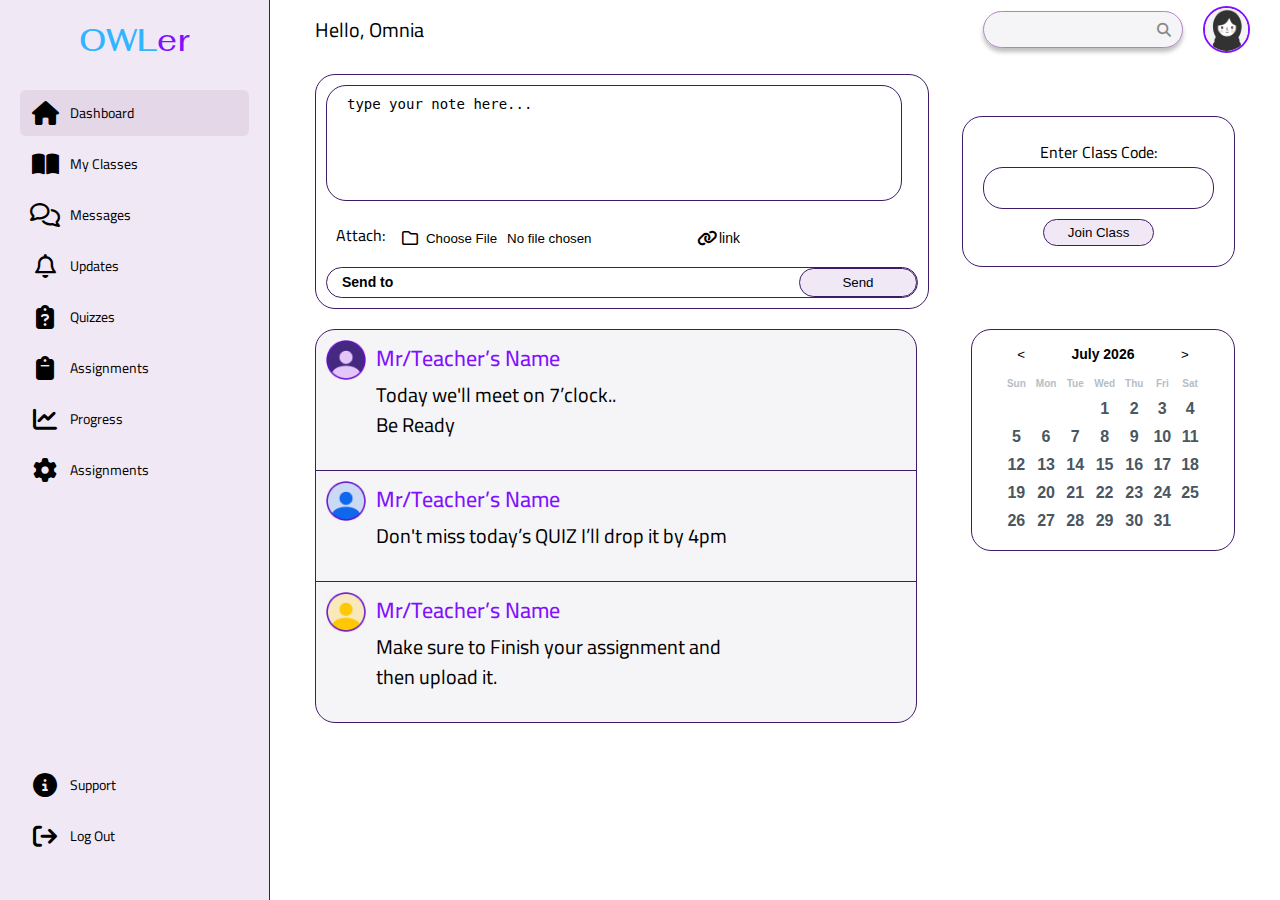
==== commit ce75439c: "بب" ====
--- a/Front/Shorouk/index.html
+++ b/Front/Shorouk/index.html
@@ -6,7 +6,7 @@
     <meta name="viewport" content="width=device-width, initial-scale=1.0">
     <link rel="stylesheet" href="css/framework.css">
     <link rel="stylesheet" href="css/master.css">
-    <link rel="stylesheet" href="css/all.min.css">
+    <link rel ="stylesheet" href="css/all.min.css">
     <!-- fontawesome -->
     <link rel="stylesheet" href="css/all.min.css">
     <!-- google font -->
